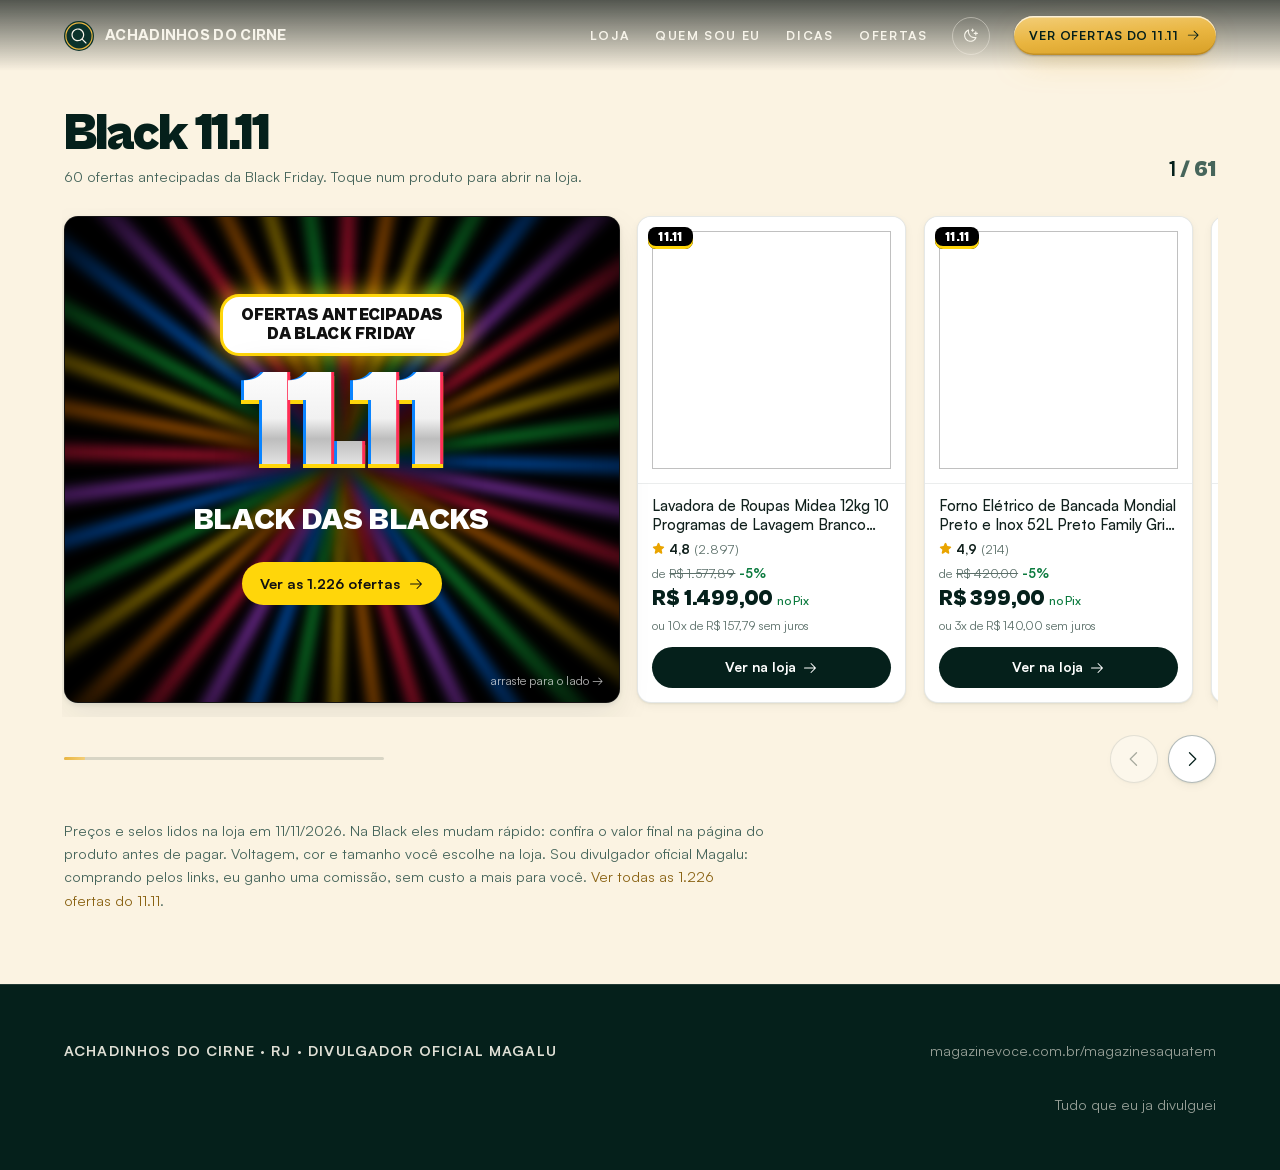
==== black-1111/index.html @ f4a1d62b "Site atualizado em 11/11/2026 12:16 - 83 arquivos" ====
<!doctype html>
<html lang="pt-BR">
<head>
<meta charset="utf-8">
<meta name="viewport" content="width=device-width, initial-scale=1, viewport-fit=cover">
<title>Black 11.11 · Achadinhos do Cirne</title>
<meta name="description" content="Ofertas antecipadas da Black Friday no 11.11: 60 produtos com o link direto da loja. Pagamento, entrega e suporte do Magalu.">
<meta name="theme-color" content="#000000">
<link rel="canonical" href="https://achadinhosdocirne.com.br/black-1111/">
<meta property="og:type" content="website">
<meta property="og:site_name" content="Achadinhos do Cirne">
<meta property="og:title" content="Black 11.11 · Achadinhos do Cirne">
<meta property="og:description" content="Ofertas antecipadas da Black Friday: 60 produtos com o link direto da loja.">
<meta property="og:url" content="https://achadinhosdocirne.com.br/black-1111/">
<meta property="og:image" content="https://achadinhosdocirne.com.br/assets/img/og.jpg">
<meta property="og:locale" content="pt_BR">
<link rel="icon" href="../favicon.svg" type="image/svg+xml">
<link rel="preconnect" href="https://a-static.mlcdn.com.br">
<link rel="preload" href="../assets/fonts/cabinet-grotesk-900.woff2" as="font" type="font/woff2" crossorigin>
<link rel="preload" href="../assets/fonts/satoshi-400.woff2" as="font" type="font/woff2" crossorigin>
<link rel="stylesheet" href="../assets/css/site.css?v=3">
<script>
  document.documentElement.classList.add("js");
  try { var t = window.localStorage.getItem("adc-tema"); if (t) { document.documentElement.setAttribute("data-tema", t); } } catch (e) {}
</script>
<style>
  /* Pagina GERADA por automacao/dados/black-friday/1111/gerar-1111.js. Mexa no gerador. */
  .c11 { padding-block: clamp(92px, 12vh, 140px) clamp(48px, 8vh, 96px); }
  .c11__topo { display: flex; flex-wrap: wrap; align-items: end; justify-content: space-between; gap: 12px 24px; margin-bottom: clamp(18px, 3vh, 28px); }
  .c11__topo h1 { font-family: var(--display); font-weight: 900; font-size: var(--t-2xl); line-height: 1; letter-spacing: -0.03em; margin: 0; }
  .c11__topo p { margin: 6px 0 0; color: var(--ink-2); font-size: var(--t-sm); }
  .c11__contador { font-family: var(--display); font-weight: 900; font-size: var(--t-lg); color: var(--ink-2); font-variant-numeric: tabular-nums; }
  .c11__contador b { color: var(--ink); }

  .c11__pista {
    --card: clamp(232px, 21vw, 280px);
    display: flex; align-items: stretch;
    gap: clamp(12px, 1.4vw, 18px);
    overflow-x: auto; scroll-snap-type: x mandatory; overscroll-behavior-x: contain;
    padding: 8px 2px 14px; margin: -8px -2px 0; scrollbar-width: none;
    scroll-padding-inline: 2px;
  }
  .c11__pista::-webkit-scrollbar { display: none; }
  .c11__pista:focus-visible { outline: 2px solid var(--accent); outline-offset: 6px; border-radius: var(--r-surface); }
  .c11__pista > * { scroll-snap-align: start; flex: 0 0 var(--card); }
  .c11__pista > .c11__banner { flex-basis: calc(var(--card) * 2 + clamp(12px, 1.4vw, 18px)); }

  /* ---------- banner (1o slide) ---------- */
  .c11__banner {
    position: relative; overflow: hidden; isolation: isolate;
    border-radius: var(--r-surface); background: #000; color: #fff; text-decoration: none;
    min-height: 100%; display: flex; align-items: center; justify-content: center; text-align: center;
    box-shadow: var(--e2); border: 1px solid rgba(255,255,255,.08);
  }
  .c11__raios {
    position: absolute; inset: -40%; z-index: -1;
    background:
      radial-gradient(circle at 50% 50%, rgba(0,0,0,0) 0 9%, rgba(0,0,0,.55) 34%, #000 62%),
      repeating-conic-gradient(from 0deg at 50% 50%,
        #ff2d55 0deg 3deg, transparent 3deg 9deg, #ff9500 9deg 12deg, transparent 12deg 18deg,
        #ffd60a 18deg 21deg, transparent 21deg 27deg, #34c759 27deg 30deg, transparent 30deg 36deg,
        #0a84ff 36deg 39deg, transparent 39deg 45deg, #bf5af2 45deg 48deg, transparent 48deg 54deg);
    filter: blur(6px) saturate(1.3);
    animation: c11-giro 60s linear infinite;
  }
  @keyframes c11-giro { to { transform: rotate(360deg); } }
  .c11__bannerTexto { display: grid; justify-items: center; gap: clamp(8px, 1.4vh, 14px); padding: 28px 22px 44px; }
  .c11__pilula {
    font-family: var(--display); font-weight: 900; text-transform: uppercase; letter-spacing: .01em;
    font-size: clamp(.82rem, .7rem + .45vw, 1.05rem); line-height: 1.12; color: #111;
    background: #fff; border-radius: 16px; padding: 9px 18px;
    box-shadow: 0 0 0 3px #ffd60a, 0 0 24px 4px rgba(255,214,10,.65);
  }
  .c11__data {
    font-family: var(--display); font-weight: 900; line-height: .86; letter-spacing: -.04em;
    font-size: clamp(5.2rem, 3rem + 7vw, 8.6rem);
    background: linear-gradient(180deg, #ffffff 0%, #f1f1f1 45%, #bdbdbd 62%, #ffffff 100%);
    -webkit-background-clip: text; background-clip: text; color: transparent;
    filter: drop-shadow(3px 0 0 #ff2d55) drop-shadow(-3px 0 0 #0a84ff) drop-shadow(0 4px 0 #ffd60a) drop-shadow(0 10px 18px rgba(0,0,0,.6));
  }
  .c11__nome { font-family: var(--display); font-weight: 900; text-transform: uppercase; font-size: clamp(1.25rem, .9rem + 1.4vw, 1.9rem); letter-spacing: .02em; }
  .c11__cta {
    display: inline-flex; align-items: center; gap: 8px; margin-top: 4px;
    font-weight: 700; font-size: var(--t-sm); color: #111; background: #ffd60a;
    border-radius: var(--r-pill); padding: 10px 18px;
  }
  .c11__cta svg, .c11__botao svg { width: 16px; height: 16px; }
  .c11__arraste { position: absolute; bottom: 12px; right: 16px; font-size: .78rem; color: rgba(255,255,255,.7); }
  .c11__banner:hover .c11__cta, .c11__banner:focus-visible .c11__cta { background: #fff; }
  .c11__banner:focus-visible, .c11__card:focus-visible { outline: 3px solid var(--accent); outline-offset: 3px; }

  /* ---------- cartoes ---------- */
  .c11__card {
    display: flex; flex-direction: column; background: #fff; color: #10201c; text-decoration: none;
    border-radius: var(--r-surface); overflow: hidden; box-shadow: var(--e1);
    border: 1px solid rgba(5,32,27,.1); transition: transform .25s var(--curva), box-shadow .25s var(--curva);
  }
  .c11__card:hover { transform: translateY(-3px); box-shadow: var(--e2); }
  .c11__foto { position: relative; aspect-ratio: 1; background: #fff; display: block; }
  .c11__foto img { width: 100%; height: 100%; object-fit: contain; padding: 14px; display: block; }
  .c11__selo {
    position: absolute; top: 10px; left: 10px; font-family: var(--display); font-weight: 900;
    font-size: .8rem; letter-spacing: .02em; padding: 5px 10px; border-radius: 8px; line-height: 1;
  }
  .c11__selo--1111 { background: #000; color: #fff; box-shadow: inset 0 -3px 0 0 #ffd60a; }
  .c11__selo--black { background: #000; color: #ffd60a; text-transform: uppercase; }
  .c11__info { display: grid; gap: 4px; padding: 12px 14px 14px; border-top: 1px solid rgba(5,32,27,.08); flex: 1; align-content: start; }
  .c11__titulo {
    font-size: .92rem; line-height: 1.3; font-weight: 500; min-height: 2.6em;
    display: -webkit-box; -webkit-line-clamp: 2; -webkit-box-orient: vertical; overflow: hidden;
  }
  .c11__nota { display: inline-flex; align-items: center; gap: 4px; font-size: .8rem; font-weight: 700; color: #10201c; }
  .c11__nota svg { width: 13px; height: 13px; color: #e9a400; }
  .c11__nota span { font-weight: 400; color: #5b6f69; }
  .c11__nota--nova { font-weight: 500; color: #5b6f69; }
  .c11__de { font-size: .8rem; color: #5b6f69; }
  .c11__de b { color: #0b7a3e; font-weight: 700; }
  .c11__pix { font-family: var(--display); font-weight: 900; font-size: 1.32rem; letter-spacing: -.01em; color: #05201B; line-height: 1.1; }
  .c11__pix small { font-family: var(--body); font-weight: 500; font-size: .78rem; color: #0b7a3e; }
  .c11__parc { font-size: .78rem; color: #5b6f69; }
  .c11__botao {
    margin-top: 8px; display: inline-flex; align-items: center; justify-content: center; gap: 6px;
    background: #05201B; color: #fff; border-radius: var(--r-pill); padding: 9px 14px; font-weight: 700; font-size: .86rem;
  }
  .c11__card:hover .c11__botao { background: #0b3a30; }

  .c11__pe { display: flex; align-items: center; gap: 16px; margin-top: 18px; }
  .c11__medidor { flex: 1 1 auto; max-width: 320px; height: 3px; border-radius: 99px; background: var(--line); overflow: hidden; margin-right: auto; }
  .c11__barra { display: block; height: 100%; width: 100%; background: linear-gradient(90deg, var(--accent), #F3CE78); transform-origin: left; transform: scaleX(.05); transition: transform .16s linear; }
  .c11__aviso { margin-top: clamp(22px, 4vh, 36px); color: var(--ink-2); font-size: var(--t-sm); max-width: 70ch; }
  .c11__aviso a { color: var(--accent-ink); }

  @media (max-width: 620px) {
    .c11__pista { --card: min(70vw, 270px); }
    .c11__pista > .c11__banner { flex-basis: min(76vw, 340px); }
    .c11__setas { display: none; }
  }
  @media (prefers-reduced-motion: reduce) { .c11__raios { animation: none; } .c11__card { transition: none; } }
</style>
</head>
<body>
<svg xmlns="http://www.w3.org/2000/svg" style="display:none" aria-hidden="true">
<symbol id="i-seta" viewBox="0 0 256 256" fill="currentColor"><path d="M221.66,133.66l-72,72a8,8,0,0,1-11.32-11.32L196.69,136H40a8,8,0,0,1,0-16H196.69L138.34,61.66a8,8,0,0,1,11.32-11.32l72,72A8,8,0,0,1,221.66,133.66Z"/></symbol>
<symbol id="i-estrela" viewBox="0 0 256 256" fill="currentColor"><path d="M239.2,97.29a16,16,0,0,0-13.81-11L166,81.17,142.72,25.81h0a15.95,15.95,0,0,0-29.44,0L90.07,81.17,30.61,86.32a16,16,0,0,0-9.11,28.06L66.61,153.8,53.09,212.34a16,16,0,0,0,23.84,17.34l51-31,51.11,31a16,16,0,0,0,23.84-17.34l-13.51-58.6,45.1-39.36A16,16,0,0,0,239.2,97.29Z"/></symbol>
<symbol id="i-prox" viewBox="0 0 256 256" fill="currentColor"><path d="M181.66,133.66l-80,80a8,8,0,0,1-11.32-11.32L164.69,128,90.34,53.66a8,8,0,0,1,11.32-11.32l80,80A8,8,0,0,1,181.66,133.66Z"/></symbol>
<symbol id="i-sun" viewBox="0 0 256 256" fill="currentColor"><path d="M120,40V16a8,8,0,0,1,16,0V40a8,8,0,0,1-16,0Zm72,88a64,64,0,1,1-64-64A64.07,64.07,0,0,1,192,128Zm-16,0a48,48,0,1,0-48,48A48.05,48.05,0,0,0,176,128ZM58.34,69.66A8,8,0,0,0,69.66,58.34l-16-16A8,8,0,0,0,42.34,53.66Zm0,116.68-16,16a8,8,0,0,0,11.32,11.32l16-16a8,8,0,0,0-11.32-11.32ZM192,72a8,8,0,0,0,5.66-2.34l16-16a8,8,0,0,0-11.32-11.32l-16,16A8,8,0,0,0,192,72Zm5.66,114.34a8,8,0,0,0-11.32,11.32l16,16a8,8,0,0,0,11.32-11.32ZM48,128a8,8,0,0,0-8-8H16a8,8,0,0,0,0,16H40A8,8,0,0,0,48,128Zm80,80a8,8,0,0,0-8,8v24a8,8,0,0,0,16,0V216A8,8,0,0,0,128,208Zm112-88H216a8,8,0,0,0,0,16h24a8,8,0,0,0,0-16Z"/></symbol>
<symbol id="i-moon-stars" viewBox="0 0 256 256" fill="currentColor"><path d="M240,96a8,8,0,0,1-8,8H216v16a8,8,0,0,1-16,0V104H184a8,8,0,0,1,0-16h16V72a8,8,0,0,1,16,0V88h16A8,8,0,0,1,240,96ZM144,56h8v8a8,8,0,0,0,16,0V56h8a8,8,0,0,0,0-16h-8V32a8,8,0,0,0-16,0v8h-8a8,8,0,0,0,0,16Zm72.77,97a8,8,0,0,1,1.43,8A96,96,0,1,1,95.07,37.8a8,8,0,0,1,10.6,9.06A88.07,88.07,0,0,0,209.14,150.33,8,8,0,0,1,216.77,153Zm-19.39,14.88c-1.79.09-3.59.14-5.38.14A104.11,104.11,0,0,1,88,64c0-1.79,0-3.59.14-5.38A80,80,0,1,0,197.38,167.86Z"/></symbol>
<symbol id="i-arrow-right" viewBox="0 0 256 256" fill="currentColor"><path d="M221.66,133.66l-72,72a8,8,0,0,1-11.32-11.32L196.69,136H40a8,8,0,0,1,0-16H196.69L138.34,61.66a8,8,0,0,1,11.32-11.32l72,72A8,8,0,0,1,221.66,133.66Z"/></symbol>
</svg>

<header class="nav" id="nav">
  <div class="nav__interno">
    <a class="marca" href="../" aria-label="Achadinhos do Cirne, ir para o inicio">
      <img class="marca__selo" src="../favicon.svg" alt="" width="30" height="30">
      <span class="marca__nome">Achadinhos do Cirne</span>
    </a>
    <nav class="nav__links" id="menu" aria-label="Navegacao do site">
      <a class="nav__link" href="../#loja">Loja</a>
      <a class="nav__link" href="../#quem-sou-eu">Quem sou eu</a>
      <a class="nav__link" href="../#dicas">Dicas</a>
      <a class="nav__link" href="/ofertas/">Ofertas</a>
      <a class="acao menu__acao" href="https://www.magazinevoce.com.br/magazinesaquatem/selecao/antecipadasbf26/" target="_blank" rel="noopener">
        Ver ofertas do 11.11 <svg class="icone" aria-hidden="true"><use href="#i-arrow-right"></use></svg>
      </a>
    </nav>
    <button class="tema" id="tema" type="button" aria-label="Alternar entre tema claro e escuro">
      <svg class="icone" id="tema-icone" aria-hidden="true" style="width:17px;height:17px"><use href="#i-sun"></use></svg>
    </button>
    <a class="acao acao--miuda nav__acao" href="https://www.magazinevoce.com.br/magazinesaquatem/selecao/antecipadasbf26/" target="_blank" rel="noopener">
      Ver ofertas do 11.11 <svg class="icone" aria-hidden="true"><use href="#i-arrow-right"></use></svg>
    </a>
    <button class="menu-botao" id="menu-botao" type="button" aria-label="Abrir o menu" aria-expanded="false" aria-controls="menu">
      <span class="menu-botao__barras" aria-hidden="true"></span>
    </button>
  </div>
</header>

<main class="envelope c11">
  <div class="c11__topo">
    <div>
      <h1>Black 11.11</h1>
      <p>60 ofertas antecipadas da Black Friday. Toque num produto para abrir na loja.</p>
    </div>
    <span class="c11__contador" aria-live="polite"><b id="c11-pos">1</b> / 61</span>
  </div>

  <div class="c11__pista" id="c11-pista" tabindex="0" role="group" aria-label="Carrossel de ofertas do 11.11, rola na horizontal">

      <a class="c11__banner" href="https://www.magazinevoce.com.br/magazinesaquatem/selecao/antecipadasbf26/" target="_blank" rel="noopener sponsored"
         aria-label="Ofertas antecipadas da Black Friday, 11.11: ver todas as 1.226 ofertas na loja">
        <span class="c11__raios" aria-hidden="true"></span>
        <span class="c11__bannerTexto">
          <span class="c11__pilula">Ofertas antecipadas<br>da Black Friday</span>
          <span class="c11__data" aria-hidden="true">11.11</span>
          <span class="c11__nome">Black das Blacks</span>
          <span class="c11__cta">Ver as 1.226 ofertas <svg aria-hidden="true"><use href="#i-seta"></use></svg></span>
        </span>
        <span class="c11__arraste" aria-hidden="true">arraste para o lado &rarr;</span>
      </a>

      <a class="c11__card" href="https://www.magazinevoce.com.br/magazinesaquatem/lavadora-de-roupas-midea-12kg-10-programas-de-lavagem-branco-wave-impeller-mav04w120-wkbr04/p/240708900/ed/lava/" target="_blank" rel="noopener sponsored"
         aria-label="Lavadora de Roupas Midea 12kg 10 Programas de Lavagem Branco Wave Impeller MAV04W120/WKBR04, R$ 1.499,00 no Pix. Abre na loja.">
        <span class="c11__foto">
          <img src="https://a-static.mlcdn.com.br/400x400/lavadora-de-roupas-midea-12kg-10-programas-de-lavagem-branco-wave-impeller-mav04w120-wkbr04/magazineluiza/240708900/f92717fd6a0765f938e830cac32ec98b.jpg" srcset="https://a-static.mlcdn.com.br/400x400/lavadora-de-roupas-midea-12kg-10-programas-de-lavagem-branco-wave-impeller-mav04w120-wkbr04/magazineluiza/240708900/f92717fd6a0765f938e830cac32ec98b.jpg 1x, https://a-static.mlcdn.com.br/800x800/lavadora-de-roupas-midea-12kg-10-programas-de-lavagem-branco-wave-impeller-mav04w120-wkbr04/magazineluiza/240708900/f92717fd6a0765f938e830cac32ec98b.jpg 2x"
               alt="" width="400" height="400" loading="eager" decoding="async">
          <span class="c11__selo c11__selo--1111">11.11</span>
        </span>
        <span class="c11__info">
          <span class="c11__titulo">Lavadora de Roupas Midea 12kg 10 Programas de Lavagem Branco Wave Impeller MAV04W120/WKBR04</span>
          <span class="c11__nota"><svg aria-hidden="true"><use href="#i-estrela"></use></svg>4,8 <span>(2.897)</span></span>
          <span class="c11__de">de <s>R$ 1.577,89</s> <b>-5%</b></span>
          <span class="c11__pix">R$ 1.499,00 <small>no Pix</small></span>
          <span class="c11__parc">ou 10x de R$ 157,79 sem juros</span>
          <span class="c11__botao">Ver na loja <svg aria-hidden="true"><use href="#i-seta"></use></svg></span>
        </span>
      </a>

      <a class="c11__card" href="https://www.magazinevoce.com.br/magazinesaquatem/forno-eletrico-de-bancada-mondial-preto-e-inox-52l-preto-family-grill-frn-52-bi/p/241627800/ed/frne/" target="_blank" rel="noopener sponsored"
         aria-label="Forno Elétrico de Bancada Mondial Preto e Inox 52L Preto Family Grill FRN-52-BI, R$ 399,00 no Pix. Abre na loja.">
        <span class="c11__foto">
          <img src="https://a-static.mlcdn.com.br/400x400/forno-eletrico-de-bancada-mondial-preto-e-inox-52l-preto-family-grill-frn-52-bi/magazineluiza/241627800/9f8343a9116a860d3dfcf783569aa50f.jpg" srcset="https://a-static.mlcdn.com.br/400x400/forno-eletrico-de-bancada-mondial-preto-e-inox-52l-preto-family-grill-frn-52-bi/magazineluiza/241627800/9f8343a9116a860d3dfcf783569aa50f.jpg 1x, https://a-static.mlcdn.com.br/800x800/forno-eletrico-de-bancada-mondial-preto-e-inox-52l-preto-family-grill-frn-52-bi/magazineluiza/241627800/9f8343a9116a860d3dfcf783569aa50f.jpg 2x"
               alt="" width="400" height="400" loading="eager" decoding="async">
          <span class="c11__selo c11__selo--1111">11.11</span>
        </span>
        <span class="c11__info">
          <span class="c11__titulo">Forno Elétrico de Bancada Mondial Preto e Inox 52L Preto Family Grill FRN-52-BI</span>
          <span class="c11__nota"><svg aria-hidden="true"><use href="#i-estrela"></use></svg>4,9 <span>(214)</span></span>
          <span class="c11__de">de <s>R$ 420,00</s> <b>-5%</b></span>
          <span class="c11__pix">R$ 399,00 <small>no Pix</small></span>
          <span class="c11__parc">ou 3x de R$ 140,00 sem juros</span>
          <span class="c11__botao">Ver na loja <svg aria-hidden="true"><use href="#i-seta"></use></svg></span>
        </span>
      </a>

      <a class="c11__card" href="https://www.magazinevoce.com.br/magazinesaquatem/freezer-horizontal-142l-inverter-bivolt-branco-midea/p/jh339a3bf4/ed/free/" target="_blank" rel="noopener sponsored"
         aria-label="Freezer Horizontal 142L Inverter Bivolt Branco Midea, R$ 1.299,00 no Pix. Abre na loja.">
        <span class="c11__foto">
          <img src="https://a-static.mlcdn.com.br/400x400/freezer-horizontal-142l-inverter-bivolt-branco-midea/mideacarrier/mdrc207sfz013/dae50a6a43e2cc16af4aff0eb10a3a83.jpeg" srcset="https://a-static.mlcdn.com.br/400x400/freezer-horizontal-142l-inverter-bivolt-branco-midea/mideacarrier/mdrc207sfz013/dae50a6a43e2cc16af4aff0eb10a3a83.jpeg 1x, https://a-static.mlcdn.com.br/800x800/freezer-horizontal-142l-inverter-bivolt-branco-midea/mideacarrier/mdrc207sfz013/dae50a6a43e2cc16af4aff0eb10a3a83.jpeg 2x"
               alt="" width="400" height="400" loading="eager" decoding="async">
          <span class="c11__selo c11__selo--1111">11.11</span>
        </span>
        <span class="c11__info">
          <span class="c11__titulo">Freezer Horizontal 142L Inverter Bivolt Branco Midea</span>
          <span class="c11__nota"><svg aria-hidden="true"><use href="#i-estrela"></use></svg>4,8 <span>(381)</span></span>
          <span class="c11__de">&nbsp;</span>
          <span class="c11__pix">R$ 1.299,00 <small>no Pix</small></span>
          <span class="c11__parc">ou 10x de R$ 129,90 sem juros</span>
          <span class="c11__botao">Ver na loja <svg aria-hidden="true"><use href="#i-seta"></use></svg></span>
        </span>
      </a>

      <a class="c11__card" href="https://www.magazinevoce.com.br/magazinesaquatem/mixer-britania-400w-preto-bmx40c-2-velocidades/p/242332300/ep/mixr/" target="_blank" rel="noopener sponsored"
         aria-label="Mixer Britânia 400W Preto BMX40C 2 Velocidades, R$ 89,00 no Pix. Abre na loja.">
        <span class="c11__foto">
          <img src="https://a-static.mlcdn.com.br/400x400/mixer-britania-400w-preto-bmx40c-2-velocidades/magazineluiza/242332300/96ac371725282de7854ce1d6f5fb0172.jpg" srcset="https://a-static.mlcdn.com.br/400x400/mixer-britania-400w-preto-bmx40c-2-velocidades/magazineluiza/242332300/96ac371725282de7854ce1d6f5fb0172.jpg 1x, https://a-static.mlcdn.com.br/800x800/mixer-britania-400w-preto-bmx40c-2-velocidades/magazineluiza/242332300/96ac371725282de7854ce1d6f5fb0172.jpg 2x"
               alt="" width="400" height="400" loading="eager" decoding="async">
          <span class="c11__selo c11__selo--1111">11.11</span>
        </span>
        <span class="c11__info">
          <span class="c11__titulo">Mixer Britânia 400W Preto BMX40C 2 Velocidades</span>
          <span class="c11__nota"><svg aria-hidden="true"><use href="#i-estrela"></use></svg>5,0 <span>(2)</span></span>
          <span class="c11__de">de <s>R$ 93,68</s> <b>-5%</b></span>
          <span class="c11__pix">R$ 89,00 <small>no Pix</small></span>
          <span class="c11__parc">ou 2x de R$ 46,84 sem juros</span>
          <span class="c11__botao">Ver na loja <svg aria-hidden="true"><use href="#i-seta"></use></svg></span>
        </span>
      </a>

      <a class="c11__card" href="https://www.magazinevoce.com.br/magazinesaquatem/fritadeira-air-fryer-55l-cyclone-preto-e-inox-midea/p/ej971j31dg/ep/efso/" target="_blank" rel="noopener sponsored"
         aria-label="Fritadeira Air Fryer 5,5L Cyclone Preto e Inox Midea, R$ 199,00 no Pix. Abre na loja.">
        <span class="c11__foto">
          <img src="https://a-static.mlcdn.com.br/400x400/fritadeira-air-fryer-55l-cyclone-preto-e-inox-midea/mideacarrier/fm55s1/7b972b24d847eebd364394afa125de62.jpeg" srcset="https://a-static.mlcdn.com.br/400x400/fritadeira-air-fryer-55l-cyclone-preto-e-inox-midea/mideacarrier/fm55s1/7b972b24d847eebd364394afa125de62.jpeg 1x, https://a-static.mlcdn.com.br/800x800/fritadeira-air-fryer-55l-cyclone-preto-e-inox-midea/mideacarrier/fm55s1/7b972b24d847eebd364394afa125de62.jpeg 2x"
               alt="" width="400" height="400" loading="lazy" decoding="async">
          <span class="c11__selo c11__selo--1111">11.11</span>
        </span>
        <span class="c11__info">
          <span class="c11__titulo">Fritadeira Air Fryer 5,5L Cyclone Preto e Inox Midea</span>
          <span class="c11__nota"><svg aria-hidden="true"><use href="#i-estrela"></use></svg>4,8 <span>(183)</span></span>
          <span class="c11__de">&nbsp;</span>
          <span class="c11__pix">R$ 199,00 <small>no Pix</small></span>
          <span class="c11__parc">ou 2x de R$ 99,50 sem juros</span>
          <span class="c11__botao">Ver na loja <svg aria-hidden="true"><use href="#i-seta"></use></svg></span>
        </span>
      </a>

      <a class="c11__card" href="https://www.magazinevoce.com.br/magazinesaquatem/cama-de-solteiro-com-cama-auxiliar-moveis-lopas-loop-amendoa-clean-e-corano-bege/p/240572600/mo/mcam/" target="_blank" rel="noopener sponsored"
         aria-label="Cama de Solteiro com Cama Auxiliar Móveis Lopas Loop Amêndoa Clean e Corano Bege, R$ 1.077,90 no Pix. Abre na loja.">
        <span class="c11__foto">
          <img src="https://a-static.mlcdn.com.br/400x400/cama-de-solteiro-com-cama-auxiliar-moveis-lopas-loop-amendoa-clean-e-corano-bege/magazineluiza/240572600/7684ef8f4421666c5c6b752adf54b121.jpg" srcset="https://a-static.mlcdn.com.br/400x400/cama-de-solteiro-com-cama-auxiliar-moveis-lopas-loop-amendoa-clean-e-corano-bege/magazineluiza/240572600/7684ef8f4421666c5c6b752adf54b121.jpg 1x, https://a-static.mlcdn.com.br/800x800/cama-de-solteiro-com-cama-auxiliar-moveis-lopas-loop-amendoa-clean-e-corano-bege/magazineluiza/240572600/7684ef8f4421666c5c6b752adf54b121.jpg 2x"
               alt="" width="400" height="400" loading="lazy" decoding="async">
          <span class="c11__selo c11__selo--1111">11.11</span>
        </span>
        <span class="c11__info">
          <span class="c11__titulo">Cama de Solteiro com Cama Auxiliar Móveis Lopas Loop Amêndoa Clean e Corano Bege</span>
          <span class="c11__nota"><svg aria-hidden="true"><use href="#i-estrela"></use></svg>5,0 <span>(15)</span></span>
          <span class="c11__de">de <s>R$ 1.099,90</s> <b>-2%</b></span>
          <span class="c11__pix">R$ 1.077,90 <small>no Pix</small></span>
          <span class="c11__parc">ou 9x de R$ 122,21 sem juros</span>
          <span class="c11__botao">Ver na loja <svg aria-hidden="true"><use href="#i-seta"></use></svg></span>
        </span>
      </a>

      <a class="c11__card" href="https://www.magazinevoce.com.br/magazinesaquatem/guarda-roupa-casal-roma-mdf-6-portas-e-2-gavetas-moderna-mobilia/p/kb7dejjdce/mo/guro/" target="_blank" rel="noopener sponsored"
         aria-label="Guarda Roupa Casal Roma MDF 6 Portas e 2 Gavetas, R$ 999,90 no Pix. Abre na loja.">
        <span class="c11__foto">
          <img src="https://a-static.mlcdn.com.br/400x400/guarda-roupa-casal-roma-mdf-6-portas-e-2-gavetas-moderna-mobilia/modernamobilia2/1044/0974121ebcf03f4b3e528f8675dcc0c5.jpeg" srcset="https://a-static.mlcdn.com.br/400x400/guarda-roupa-casal-roma-mdf-6-portas-e-2-gavetas-moderna-mobilia/modernamobilia2/1044/0974121ebcf03f4b3e528f8675dcc0c5.jpeg 1x, https://a-static.mlcdn.com.br/800x800/guarda-roupa-casal-roma-mdf-6-portas-e-2-gavetas-moderna-mobilia/modernamobilia2/1044/0974121ebcf03f4b3e528f8675dcc0c5.jpeg 2x"
               alt="" width="400" height="400" loading="lazy" decoding="async">
          <span class="c11__selo c11__selo--1111">11.11</span>
        </span>
        <span class="c11__info">
          <span class="c11__titulo">Guarda Roupa Casal Roma MDF 6 Portas e 2 Gavetas</span>
          <span class="c11__nota"><svg aria-hidden="true"><use href="#i-estrela"></use></svg>4,4 <span>(940)</span></span>
          <span class="c11__de">de <s>R$ 1.136,25</s> <b>-12%</b></span>
          <span class="c11__pix">R$ 999,90 <small>no Pix</small></span>
          <span class="c11__parc">ou 10x de R$ 113,63 sem juros</span>
          <span class="c11__botao">Ver na loja <svg aria-hidden="true"><use href="#i-seta"></use></svg></span>
        </span>
      </a>

      <a class="c11__card" href="https://www.magazinevoce.com.br/magazinesaquatem/poltrona-decorativa-moderna-matrix-savana/p/240789000/mo/polt/" target="_blank" rel="noopener sponsored"
         aria-label="Poltrona Decorativa Moderna Matrix Savana, R$ 503,41 no Pix. Abre na loja.">
        <span class="c11__foto">
          <img src="https://a-static.mlcdn.com.br/400x400/poltrona-decorativa-moderna-matrix-savana/magazineluiza/240789000/4cc2851e4cfb19f15a73f3d1501a7d0a.jpg" srcset="https://a-static.mlcdn.com.br/400x400/poltrona-decorativa-moderna-matrix-savana/magazineluiza/240789000/4cc2851e4cfb19f15a73f3d1501a7d0a.jpg 1x, https://a-static.mlcdn.com.br/800x800/poltrona-decorativa-moderna-matrix-savana/magazineluiza/240789000/4cc2851e4cfb19f15a73f3d1501a7d0a.jpg 2x"
               alt="" width="400" height="400" loading="lazy" decoding="async">
          <span class="c11__selo c11__selo--1111">11.11</span>
        </span>
        <span class="c11__info">
          <span class="c11__titulo">Poltrona Decorativa Moderna Matrix Savana</span>
          <span class="c11__nota"><svg aria-hidden="true"><use href="#i-estrela"></use></svg>5,0 <span>(21)</span></span>
          <span class="c11__de">de <s>R$ 529,90</s> <b>-5%</b></span>
          <span class="c11__pix">R$ 503,41 <small>no Pix</small></span>
          <span class="c11__parc">ou 4x de R$ 132,48 sem juros</span>
          <span class="c11__botao">Ver na loja <svg aria-hidden="true"><use href="#i-seta"></use></svg></span>
        </span>
      </a>

      <a class="c11__card" href="https://www.magazinevoce.com.br/magazinesaquatem/sofa-santiago-230m-l-com-carregador-usb-e-porta-copos-retratil-e-reclinavel-cialar/p/ac6ajcj9fk/mo/msof/" target="_blank" rel="noopener sponsored"
         aria-label="Sofá Santiago 2,30m (L) com Carregador USB e Porta Copos Retrátil e Reclinável, R$ 1.300,49 no Pix. Abre na loja.">
        <span class="c11__foto">
          <img src="https://a-static.mlcdn.com.br/400x400/sofa-santiago-230m-l-com-carregador-usb-e-porta-copos-retratil-e-reclinavel-cialar/cialarmoveis/473-08-378-30/4b1680a7b843570c4cd5bfac148b67f9.jpeg" srcset="https://a-static.mlcdn.com.br/400x400/sofa-santiago-230m-l-com-carregador-usb-e-porta-copos-retratil-e-reclinavel-cialar/cialarmoveis/473-08-378-30/4b1680a7b843570c4cd5bfac148b67f9.jpeg 1x, https://a-static.mlcdn.com.br/800x800/sofa-santiago-230m-l-com-carregador-usb-e-porta-copos-retratil-e-reclinavel-cialar/cialarmoveis/473-08-378-30/4b1680a7b843570c4cd5bfac148b67f9.jpeg 2x"
               alt="" width="400" height="400" loading="lazy" decoding="async">
          <span class="c11__selo c11__selo--1111">11.11</span>
        </span>
        <span class="c11__info">
          <span class="c11__titulo">Sofá Santiago 2,30m (L) com Carregador USB e Porta Copos Retrátil e Reclinável</span>
          <span class="c11__nota"><svg aria-hidden="true"><use href="#i-estrela"></use></svg>4,0 <span>(1.467)</span></span>
          <span class="c11__de">de <s>R$ 1.529,99</s> <b>-15%</b></span>
          <span class="c11__pix">R$ 1.300,49 <small>no Pix</small></span>
          <span class="c11__parc">ou 10x de R$ 153,00 sem juros</span>
          <span class="c11__botao">Ver na loja <svg aria-hidden="true"><use href="#i-seta"></use></svg></span>
        </span>
      </a>

      <a class="c11__card" href="https://www.magazinevoce.com.br/magazinesaquatem/jogo-de-talheres-tramontina-inox-para-churrasco-dynamic-jumbo-quantidade-12-pecas/p/221198300/ud/faqu/" target="_blank" rel="noopener sponsored"
         aria-label="Jogo de Talheres Tramontina Inox para Churrasco Dynamic Jumbo Quantidade 12 Peças, R$ 117,58 no Pix. Abre na loja.">
        <span class="c11__foto">
          <img src="https://a-static.mlcdn.com.br/400x400/jogo-de-talheres-tramontina-inox-para-churrasco-dynamic-jumbo-quantidade-12-pecas/magazineluiza/221198300/e715d3631fd8814a49105964df609511.jpg" srcset="https://a-static.mlcdn.com.br/400x400/jogo-de-talheres-tramontina-inox-para-churrasco-dynamic-jumbo-quantidade-12-pecas/magazineluiza/221198300/e715d3631fd8814a49105964df609511.jpg 1x, https://a-static.mlcdn.com.br/800x800/jogo-de-talheres-tramontina-inox-para-churrasco-dynamic-jumbo-quantidade-12-pecas/magazineluiza/221198300/e715d3631fd8814a49105964df609511.jpg 2x"
               alt="" width="400" height="400" loading="lazy" decoding="async">
          <span class="c11__selo c11__selo--1111">11.11</span>
        </span>
        <span class="c11__info">
          <span class="c11__titulo">Jogo de Talheres Tramontina Inox para Churrasco Dynamic Jumbo Quantidade 12 Peças</span>
          <span class="c11__nota"><svg aria-hidden="true"><use href="#i-estrela"></use></svg>4,8 <span>(796)</span></span>
          <span class="c11__de">de <s>R$ 119,98</s> <b>-2%</b></span>
          <span class="c11__pix">R$ 117,58 <small>no Pix</small></span>
          <span class="c11__parc">ou 2x de R$ 59,99 sem juros</span>
          <span class="c11__botao">Ver na loja <svg aria-hidden="true"><use href="#i-seta"></use></svg></span>
        </span>
      </a>

      <a class="c11__card" href="https://www.magazinevoce.com.br/magazinesaquatem/kit-6-potes-hermeticos-de-vidro-com-tampa-de-bambu-200ml-click-house/p/fghjdb2f56/ud/poud/" target="_blank" rel="noopener sponsored"
         aria-label="Kit 6 Potes Herméticos de Vidro com Tampa de Bambu 200ml, R$ 29,41 no Pix. Abre na loja.">
        <span class="c11__foto">
          <img src="https://a-static.mlcdn.com.br/400x400/kit-6-potes-hermeticos-de-vidro-com-tampa-de-bambu-200ml-click-house/clickhouse/10922/92d4c235fa01dfc656e9a83e43b4ed0c.jpeg" srcset="https://a-static.mlcdn.com.br/400x400/kit-6-potes-hermeticos-de-vidro-com-tampa-de-bambu-200ml-click-house/clickhouse/10922/92d4c235fa01dfc656e9a83e43b4ed0c.jpeg 1x, https://a-static.mlcdn.com.br/800x800/kit-6-potes-hermeticos-de-vidro-com-tampa-de-bambu-200ml-click-house/clickhouse/10922/92d4c235fa01dfc656e9a83e43b4ed0c.jpeg 2x"
               alt="" width="400" height="400" loading="lazy" decoding="async">
          <span class="c11__selo c11__selo--1111">11.11</span>
        </span>
        <span class="c11__info">
          <span class="c11__titulo">Kit 6 Potes Herméticos de Vidro com Tampa de Bambu 200ml</span>
          <span class="c11__nota"><svg aria-hidden="true"><use href="#i-estrela"></use></svg>4,5 <span>(94)</span></span>
          <span class="c11__de">de <s>R$ 32,68</s> <b>-10%</b></span>
          <span class="c11__pix">R$ 29,41 <small>no Pix</small></span>
          <span class="c11__parc">&nbsp;</span>
          <span class="c11__botao">Ver na loja <svg aria-hidden="true"><use href="#i-seta"></use></svg></span>
        </span>
      </a>

      <a class="c11__card" href="https://www.magazinevoce.com.br/magazinesaquatem/secador-de-cabelo-taiff-profissional-com-ions-preto-2100w-2-velocidades-tourmaline-ion-389/p/240328400/pf/psec/" target="_blank" rel="noopener sponsored"
         aria-label="Secador de Cabelo Taiff Profissional com Íons Preto 2100W 2 Velocidades Tourmaline Íon 389, R$ 299,90 no Pix. Abre na loja.">
        <span class="c11__foto">
          <img src="https://a-static.mlcdn.com.br/400x400/secador-de-cabelo-taiff-profissional-com-ions-preto-2100w-2-velocidades-tourmaline-ion-389/magazineluiza/240328400/063198b0ac0e0bc269969db5ea072ee1.jpg" srcset="https://a-static.mlcdn.com.br/400x400/secador-de-cabelo-taiff-profissional-com-ions-preto-2100w-2-velocidades-tourmaline-ion-389/magazineluiza/240328400/063198b0ac0e0bc269969db5ea072ee1.jpg 1x, https://a-static.mlcdn.com.br/800x800/secador-de-cabelo-taiff-profissional-com-ions-preto-2100w-2-velocidades-tourmaline-ion-389/magazineluiza/240328400/063198b0ac0e0bc269969db5ea072ee1.jpg 2x"
               alt="" width="400" height="400" loading="lazy" decoding="async">
          <span class="c11__selo c11__selo--1111">11.11</span>
        </span>
        <span class="c11__info">
          <span class="c11__titulo">Secador de Cabelo Taiff Profissional com Íons Preto 2100W 2 Velocidades Tourmaline Íon 389</span>
          <span class="c11__nota"><svg aria-hidden="true"><use href="#i-estrela"></use></svg>4,9 <span>(703)</span></span>
          <span class="c11__de">&nbsp;</span>
          <span class="c11__pix">R$ 299,90 <small>no Pix</small></span>
          <span class="c11__parc">ou 7x de R$ 42,84 sem juros</span>
          <span class="c11__botao">Ver na loja <svg aria-hidden="true"><use href="#i-seta"></use></svg></span>
        </span>
      </a>

      <a class="c11__card" href="https://www.magazinevoce.com.br/magazinesaquatem/multiestilizador-de-cabelo-dyson-airwrap-127v-kit-completo/p/ck945133a6/pf/psec/" target="_blank" rel="noopener sponsored"
         aria-label="Multiestilizador de cabelo Dyson Airwrap 127V Kit Completo, R$ 4.199,99 no Pix. Abre na loja.">
        <span class="c11__foto">
          <img src="https://a-static.mlcdn.com.br/400x400/multiestilizador-de-cabelo-dyson-airwrap-127v-kit-completo/dysonbrasil/86405/2aa073dde657c39672ff80ac6ed5c5f4.jpeg" srcset="https://a-static.mlcdn.com.br/400x400/multiestilizador-de-cabelo-dyson-airwrap-127v-kit-completo/dysonbrasil/86405/2aa073dde657c39672ff80ac6ed5c5f4.jpeg 1x, https://a-static.mlcdn.com.br/800x800/multiestilizador-de-cabelo-dyson-airwrap-127v-kit-completo/dysonbrasil/86405/2aa073dde657c39672ff80ac6ed5c5f4.jpeg 2x"
               alt="" width="400" height="400" loading="lazy" decoding="async">
          <span class="c11__selo c11__selo--1111">11.11</span>
        </span>
        <span class="c11__info">
          <span class="c11__titulo">Multiestilizador de cabelo Dyson Airwrap 127V Kit Completo</span>
          <span class="c11__nota"><svg aria-hidden="true"><use href="#i-estrela"></use></svg>5,0 <span>(2)</span></span>
          <span class="c11__de">&nbsp;</span>
          <span class="c11__pix">R$ 4.199,99 <small>no Pix</small></span>
          <span class="c11__parc">ou 10x de R$ 420,00 sem juros</span>
          <span class="c11__botao">Ver na loja <svg aria-hidden="true"><use href="#i-seta"></use></svg></span>
        </span>
      </a>

      <a class="c11__card" href="https://www.magazinevoce.com.br/magazinesaquatem/apple-iphone-16e-128gb-preto-61-48mp-ios-5g/p/240060000/te/i16e/" target="_blank" rel="noopener sponsored"
         aria-label="Apple iPhone 16e 128GB Preto 6,1&quot; 48MP iOS 5G, R$ 3.202,30 no Pix. Abre na loja.">
        <span class="c11__foto">
          <img src="https://a-static.mlcdn.com.br/400x400/apple-iphone-16e-128gb-preto-61-48mp-ios-5g/magazineluiza/240060000/7fe460f151da3de368cff1e38778189d.jpg" srcset="https://a-static.mlcdn.com.br/400x400/apple-iphone-16e-128gb-preto-61-48mp-ios-5g/magazineluiza/240060000/7fe460f151da3de368cff1e38778189d.jpg 1x, https://a-static.mlcdn.com.br/800x800/apple-iphone-16e-128gb-preto-61-48mp-ios-5g/magazineluiza/240060000/7fe460f151da3de368cff1e38778189d.jpg 2x"
               alt="" width="400" height="400" loading="lazy" decoding="async">
          <span class="c11__selo c11__selo--1111">11.11</span>
        </span>
        <span class="c11__info">
          <span class="c11__titulo">Apple iPhone 16e 128GB Preto 6,1&quot; 48MP iOS 5G</span>
          <span class="c11__nota"><svg aria-hidden="true"><use href="#i-estrela"></use></svg>4,9 <span>(6.334)</span></span>
          <span class="c11__de">de <s>R$ 3.443,33</s> <b>-7%</b></span>
          <span class="c11__pix">R$ 3.202,30 <small>no Pix</small></span>
          <span class="c11__parc">ou 10x de R$ 344,33 sem juros</span>
          <span class="c11__botao">Ver na loja <svg aria-hidden="true"><use href="#i-seta"></use></svg></span>
        </span>
      </a>

      <a class="c11__card" href="https://www.magazinevoce.com.br/magazinesaquatem/tv-43-tcl-full-hd-qled-43s5k-google-tv-2-hdmi/p/240424200/et/tves/" target="_blank" rel="noopener sponsored"
         aria-label="TV 43&quot; TCL Full HD QLED 43S5K Google TV 2 HDMI, R$ 1.438,20 no Pix. Abre na loja.">
        <span class="c11__foto">
          <img src="https://a-static.mlcdn.com.br/400x400/tv-43-tcl-full-hd-qled-43s5k-google-tv-2-hdmi/magazineluiza/240424200/146a5942680d8e1dc657b4e4b7c7d6b3.jpg" srcset="https://a-static.mlcdn.com.br/400x400/tv-43-tcl-full-hd-qled-43s5k-google-tv-2-hdmi/magazineluiza/240424200/146a5942680d8e1dc657b4e4b7c7d6b3.jpg 1x, https://a-static.mlcdn.com.br/800x800/tv-43-tcl-full-hd-qled-43s5k-google-tv-2-hdmi/magazineluiza/240424200/146a5942680d8e1dc657b4e4b7c7d6b3.jpg 2x"
               alt="" width="400" height="400" loading="lazy" decoding="async">
          <span class="c11__selo c11__selo--1111">11.11</span>
        </span>
        <span class="c11__info">
          <span class="c11__titulo">TV 43&quot; TCL Full HD QLED 43S5K Google TV 2 HDMI</span>
          <span class="c11__nota"><svg aria-hidden="true"><use href="#i-estrela"></use></svg>4,8 <span>(12.211)</span></span>
          <span class="c11__de">de <s>R$ 1.598,00</s> <b>-10%</b></span>
          <span class="c11__pix">R$ 1.438,20 <small>no Pix</small></span>
          <span class="c11__parc">ou 10x de R$ 159,80 sem juros</span>
          <span class="c11__botao">Ver na loja <svg aria-hidden="true"><use href="#i-seta"></use></svg></span>
        </span>
      </a>

      <a class="c11__card" href="https://www.magazinevoce.com.br/magazinesaquatem/notebook-samsung-galaxy-book4-np750xgk-lg3br-intel-core-5-8gb-ram-512gb-ssd-156-full-hd-windows-11/p/242119800/in/nsbo/" target="_blank" rel="noopener sponsored"
         aria-label="Notebook Samsung Galaxy Book4 NP750XGK-LG3BR Intel Core 5 8GB RAM 512GB SSD 15,6&quot; Full HD Windows 11, R$ 3.499,00 no Pix. Abre na loja.">
        <span class="c11__foto">
          <img src="https://a-static.mlcdn.com.br/400x400/notebook-samsung-galaxy-book4-np750xgk-lg3br-intel-core-5-8gb-ram-512gb-ssd-156-full-hd-windows-11/magazineluiza/242119800/97a5c34f4284a3cfa152f147921464fa.jpg" srcset="https://a-static.mlcdn.com.br/400x400/notebook-samsung-galaxy-book4-np750xgk-lg3br-intel-core-5-8gb-ram-512gb-ssd-156-full-hd-windows-11/magazineluiza/242119800/97a5c34f4284a3cfa152f147921464fa.jpg 1x, https://a-static.mlcdn.com.br/800x800/notebook-samsung-galaxy-book4-np750xgk-lg3br-intel-core-5-8gb-ram-512gb-ssd-156-full-hd-windows-11/magazineluiza/242119800/97a5c34f4284a3cfa152f147921464fa.jpg 2x"
               alt="" width="400" height="400" loading="lazy" decoding="async">
          <span class="c11__selo c11__selo--black">Oferta Black</span>
        </span>
        <span class="c11__info">
          <span class="c11__titulo">Notebook Samsung Galaxy Book4 NP750XGK-LG3BR Intel Core 5 8GB RAM 512GB SSD 15,6&quot; Full HD Windows 11</span>
          <span class="c11__nota"><svg aria-hidden="true"><use href="#i-estrela"></use></svg>3,7 <span>(6)</span></span>
          <span class="c11__de">de <s>R$ 3.887,78</s> <b>-10%</b></span>
          <span class="c11__pix">R$ 3.499,00 <small>no Pix</small></span>
          <span class="c11__parc">ou 10x de R$ 388,78 sem juros</span>
          <span class="c11__botao">Ver na loja <svg aria-hidden="true"><use href="#i-seta"></use></svg></span>
        </span>
      </a>

      <a class="c11__card" href="https://www.magazinevoce.com.br/magazinesaquatem/notebook-lenovo-ideapad-slim-3-15amn8-amd-ryzen-3-7320u-8gb-512gb-ssd-windows-11-home-83v80002bo/p/dcej3f1gd6/in/leip/" target="_blank" rel="noopener sponsored"
         aria-label="Notebook Lenovo IdeaPad Slim 3 15AMN8 AMD Ryzen 3 7320U 8GB 512GB SSD Windows 11 Home - 83V80002BO, R$ 2.923,14 no Pix. Abre na loja.">
        <span class="c11__foto">
          <img src="https://a-static.mlcdn.com.br/400x400/notebook-lenovo-ideapad-slim-3-15amn8-amd-ryzen-3-7320u-8gb-512gb-ssd-windows-11-home-83v80002bo/lenovooficial/83v80002bo/b4cdf23a4a9d4c9d05cce6da3b2026dc.jpeg" srcset="https://a-static.mlcdn.com.br/400x400/notebook-lenovo-ideapad-slim-3-15amn8-amd-ryzen-3-7320u-8gb-512gb-ssd-windows-11-home-83v80002bo/lenovooficial/83v80002bo/b4cdf23a4a9d4c9d05cce6da3b2026dc.jpeg 1x, https://a-static.mlcdn.com.br/800x800/notebook-lenovo-ideapad-slim-3-15amn8-amd-ryzen-3-7320u-8gb-512gb-ssd-windows-11-home-83v80002bo/lenovooficial/83v80002bo/b4cdf23a4a9d4c9d05cce6da3b2026dc.jpeg 2x"
               alt="" width="400" height="400" loading="lazy" decoding="async">
          <span class="c11__selo c11__selo--1111">11.11</span>
        </span>
        <span class="c11__info">
          <span class="c11__titulo">Notebook Lenovo IdeaPad Slim 3 15AMN8 AMD Ryzen 3 7320U 8GB 512GB SSD Windows 11 Home - 83V80002BO</span>
          <span class="c11__nota"><svg aria-hidden="true"><use href="#i-estrela"></use></svg>5,0 <span>(4)</span></span>
          <span class="c11__de">de <s>R$ 3.399,00</s> <b>-14%</b></span>
          <span class="c11__pix">R$ 2.923,14 <small>no Pix</small></span>
          <span class="c11__parc">ou 10x de R$ 339,90 sem juros</span>
          <span class="c11__botao">Ver na loja <svg aria-hidden="true"><use href="#i-seta"></use></svg></span>
        </span>
      </a>

      <a class="c11__card" href="https://www.magazinevoce.com.br/magazinesaquatem/conjunto-de-malas-de-viagem-p-m-e-g-montreal-swiss-move-preta/p/dak3g921dg/md/csmn/" target="_blank" rel="noopener sponsored"
         aria-label="Conjunto de malas de viagem P, M e G Montreal Swiss Move Preta, R$ 488,40 no Pix. Abre na loja.">
        <span class="c11__foto">
          <img src="https://a-static.mlcdn.com.br/400x400/conjunto-de-malas-de-viagem-p-m-e-g-montreal-swiss-move-preta/devintex/07083/ddfd5949624c4fa7376f8bf5175c8e88.jpeg" srcset="https://a-static.mlcdn.com.br/400x400/conjunto-de-malas-de-viagem-p-m-e-g-montreal-swiss-move-preta/devintex/07083/ddfd5949624c4fa7376f8bf5175c8e88.jpeg 1x, https://a-static.mlcdn.com.br/800x800/conjunto-de-malas-de-viagem-p-m-e-g-montreal-swiss-move-preta/devintex/07083/ddfd5949624c4fa7376f8bf5175c8e88.jpeg 2x"
               alt="" width="400" height="400" loading="lazy" decoding="async">
          <span class="c11__selo c11__selo--1111">11.11</span>
        </span>
        <span class="c11__info">
          <span class="c11__titulo">Conjunto de malas de viagem P, M e G Montreal Swiss Move Preta</span>
          <span class="c11__nota"><svg aria-hidden="true"><use href="#i-estrela"></use></svg>4,4 <span>(38)</span></span>
          <span class="c11__de">de <s>R$ 555,00</s> <b>-12%</b></span>
          <span class="c11__pix">R$ 488,40 <small>no Pix</small></span>
          <span class="c11__parc">ou 7x de R$ 79,29 sem juros</span>
          <span class="c11__botao">Ver na loja <svg aria-hidden="true"><use href="#i-seta"></use></svg></span>
        </span>
      </a>

      <a class="c11__card" href="https://www.magazinevoce.com.br/magazinesaquatem/tenis-adidas-courtwave-masculino/p/jg36d98624/md/tnml/" target="_blank" rel="noopener sponsored"
         aria-label="Tênis Adidas Courtwave Masculino, R$ 284,99 no Pix. Abre na loja.">
        <span class="c11__foto">
          <img src="https://a-static.mlcdn.com.br/400x400/tenis-adidas-courtwave-masculino/netshoes/fba-86ib-158-40/15cc716edd793e4a6d3a353ee03b8c93.jpeg" srcset="https://a-static.mlcdn.com.br/400x400/tenis-adidas-courtwave-masculino/netshoes/fba-86ib-158-40/15cc716edd793e4a6d3a353ee03b8c93.jpeg 1x, https://a-static.mlcdn.com.br/800x800/tenis-adidas-courtwave-masculino/netshoes/fba-86ib-158-40/15cc716edd793e4a6d3a353ee03b8c93.jpeg 2x"
               alt="" width="400" height="400" loading="lazy" decoding="async">
          
        </span>
        <span class="c11__info">
          <span class="c11__titulo">Tênis Adidas Courtwave Masculino</span>
          <span class="c11__nota"><svg aria-hidden="true"><use href="#i-estrela"></use></svg>5,0 <span>(6)</span></span>
          <span class="c11__de">&nbsp;</span>
          <span class="c11__pix">R$ 284,99 <small>no Pix</small></span>
          <span class="c11__parc">ou 4x de R$ 71,25 sem juros</span>
          <span class="c11__botao">Ver na loja <svg aria-hidden="true"><use href="#i-seta"></use></svg></span>
        </span>
      </a>

      <a class="c11__card" href="https://www.magazinevoce.com.br/magazinesaquatem/ar-condicionado-split-9-000-btus-gree-inverter-ciclo-frio-g-classic-gwc09ata-d6dna2cb/p/242047600/ar/aciv/" target="_blank" rel="noopener sponsored"
         aria-label="Ar-condicionado Split 9.000 BTUs Gree Inverter Ciclo Frio G-Classic GWC09ATA-D6DNA2CB, R$ 2.231,07 no Pix. Abre na loja.">
        <span class="c11__foto">
          <img src="https://a-static.mlcdn.com.br/400x400/ar-condicionado-split-9-000-btus-gree-inverter-ciclo-frio-g-classic-gwc09ata-d6dna2cb/magazineluiza/242047600/84f2e3b7cfd25a19f34fe474809304a2.jpg" srcset="https://a-static.mlcdn.com.br/400x400/ar-condicionado-split-9-000-btus-gree-inverter-ciclo-frio-g-classic-gwc09ata-d6dna2cb/magazineluiza/242047600/84f2e3b7cfd25a19f34fe474809304a2.jpg 1x, https://a-static.mlcdn.com.br/800x800/ar-condicionado-split-9-000-btus-gree-inverter-ciclo-frio-g-classic-gwc09ata-d6dna2cb/magazineluiza/242047600/84f2e3b7cfd25a19f34fe474809304a2.jpg 2x"
               alt="" width="400" height="400" loading="lazy" decoding="async">
          <span class="c11__selo c11__selo--1111">11.11</span>
        </span>
        <span class="c11__info">
          <span class="c11__titulo">Ar-condicionado Split 9.000 BTUs Gree Inverter Ciclo Frio G-Classic GWC09ATA-D6DNA2CB</span>
          <span class="c11__nota c11__nota--nova">Ainda sem avaliações</span>
          <span class="c11__de">de <s>R$ 2.399,00</s> <b>-7%</b></span>
          <span class="c11__pix">R$ 2.231,07 <small>no Pix</small></span>
          <span class="c11__parc">ou 10x de R$ 239,90 sem juros</span>
          <span class="c11__botao">Ver na loja <svg aria-hidden="true"><use href="#i-seta"></use></svg></span>
        </span>
      </a>

      <a class="c11__card" href="https://www.magazinevoce.com.br/magazinesaquatem/ar-condicionado-inverter-split-hi-wall-g-top-auto-wi-fi-gree-18-000-btus-so-frio-220v/p/djd0k62ae3/ar/aciv/" target="_blank" rel="noopener sponsored"
         aria-label="Ar-Condicionado Inverter Split Hi Wall G-Top Auto Wi-Fi Gree 18.000 BTUs Só Frio 220V, R$ 3.059,10 no Pix. Abre na loja.">
        <span class="c11__foto">
          <img src="https://a-static.mlcdn.com.br/400x400/ar-condicionado-inverter-split-hi-wall-g-top-auto-wi-fi-gree-18-000-btus-so-frio-220v/leveros3/2030403/fe98e5464d30538273df62ef3cd4aa88.jpg" srcset="https://a-static.mlcdn.com.br/400x400/ar-condicionado-inverter-split-hi-wall-g-top-auto-wi-fi-gree-18-000-btus-so-frio-220v/leveros3/2030403/fe98e5464d30538273df62ef3cd4aa88.jpg 1x, https://a-static.mlcdn.com.br/800x800/ar-condicionado-inverter-split-hi-wall-g-top-auto-wi-fi-gree-18-000-btus-so-frio-220v/leveros3/2030403/fe98e5464d30538273df62ef3cd4aa88.jpg 2x"
               alt="" width="400" height="400" loading="lazy" decoding="async">
          <span class="c11__selo c11__selo--1111">11.11</span>
        </span>
        <span class="c11__info">
          <span class="c11__titulo">Ar-Condicionado Inverter Split Hi Wall G-Top Auto Wi-Fi Gree 18.000 BTUs Só Frio 220V</span>
          <span class="c11__nota"><svg aria-hidden="true"><use href="#i-estrela"></use></svg>4,8 <span>(168)</span></span>
          <span class="c11__de">de <s>R$ 3.399,00</s> <b>-10%</b></span>
          <span class="c11__pix">R$ 3.059,10 <small>no Pix</small></span>
          <span class="c11__parc">ou 10x de R$ 339,90 sem juros</span>
          <span class="c11__botao">Ver na loja <svg aria-hidden="true"><use href="#i-seta"></use></svg></span>
        </span>
      </a>

      <a class="c11__card" href="https://www.magazinevoce.com.br/magazinesaquatem/aquecedor-termoventilador-mondial-a-08-portatil/p/236925100/ar/arae/" target="_blank" rel="noopener sponsored"
         aria-label="Aquecedor Termoventilador Mondial A-08 Portátil, R$ 103,55 no Pix. Abre na loja.">
        <span class="c11__foto">
          <img src="https://a-static.mlcdn.com.br/400x400/aquecedor-termoventilador-mondial-a-08-portatil/magazineluiza/236925100/ef44dea538cc44af687949f383f59af8.jpg" srcset="https://a-static.mlcdn.com.br/400x400/aquecedor-termoventilador-mondial-a-08-portatil/magazineluiza/236925100/ef44dea538cc44af687949f383f59af8.jpg 1x, https://a-static.mlcdn.com.br/800x800/aquecedor-termoventilador-mondial-a-08-portatil/magazineluiza/236925100/ef44dea538cc44af687949f383f59af8.jpg 2x"
               alt="" width="400" height="400" loading="lazy" decoding="async">
          <span class="c11__selo c11__selo--1111">11.11</span>
        </span>
        <span class="c11__info">
          <span class="c11__titulo">Aquecedor Termoventilador Mondial A-08 Portátil</span>
          <span class="c11__nota"><svg aria-hidden="true"><use href="#i-estrela"></use></svg>4,5 <span>(4.000)</span></span>
          <span class="c11__de">de <s>R$ 109,00</s> <b>-5%</b></span>
          <span class="c11__pix">R$ 103,55 <small>no Pix</small></span>
          <span class="c11__parc">&nbsp;</span>
          <span class="c11__botao">Ver na loja <svg aria-hidden="true"><use href="#i-seta"></use></svg></span>
        </span>
      </a>

      <a class="c11__card" href="https://www.magazinevoce.com.br/magazinesaquatem/climatizador-ventisol-industrial-pro-45-litros-frio-220v-monofasico-agratto/p/hk18bk5j20/ar/arcl/" target="_blank" rel="noopener sponsored"
         aria-label="Climatizador - Ventisol - Industrial Pro - 45 Litros - Frio - 220V Monofásico, R$ 1.099,12 no Pix. Abre na loja.">
        <span class="c11__foto">
          <img src="https://a-static.mlcdn.com.br/400x400/climatizador-ventisol-industrial-pro-45-litros-frio-220v-monofasico-agratto/centralar/5053/75d01c9eabff09314f8b0959d3b504c0.jpeg" srcset="https://a-static.mlcdn.com.br/400x400/climatizador-ventisol-industrial-pro-45-litros-frio-220v-monofasico-agratto/centralar/5053/75d01c9eabff09314f8b0959d3b504c0.jpeg 1x, https://a-static.mlcdn.com.br/800x800/climatizador-ventisol-industrial-pro-45-litros-frio-220v-monofasico-agratto/centralar/5053/75d01c9eabff09314f8b0959d3b504c0.jpeg 2x"
               alt="" width="400" height="400" loading="lazy" decoding="async">
          <span class="c11__selo c11__selo--1111">11.11</span>
        </span>
        <span class="c11__info">
          <span class="c11__titulo">Climatizador - Ventisol - Industrial Pro - 45 Litros - Frio - 220V Monofásico</span>
          <span class="c11__nota"><svg aria-hidden="true"><use href="#i-estrela"></use></svg>5,0 <span>(2)</span></span>
          <span class="c11__de">de <s>R$ 1.249,00</s> <b>-12%</b></span>
          <span class="c11__pix">R$ 1.099,12 <small>no Pix</small></span>
          <span class="c11__parc">ou 10x de R$ 124,90 sem juros</span>
          <span class="c11__botao">Ver na loja <svg aria-hidden="true"><use href="#i-seta"></use></svg></span>
        </span>
      </a>

      <a class="c11__card" href="https://www.magazinevoce.com.br/magazinesaquatem/vaso-sanitario-monobloco-completo-caixa-acoplada-privada-modelo-diamante-tubrax/p/hjcjh65ekg/cj/vasa/" target="_blank" rel="noopener sponsored"
         aria-label="Vaso Sanitário Monobloco Completo - Caixa Acoplada Privada modelo Diamante Tubrax, R$ 695,90 no Pix. Abre na loja.">
        <span class="c11__foto">
          <img src="https://a-static.mlcdn.com.br/400x400/vaso-sanitario-monobloco-completo-caixa-acoplada-privada-modelo-diamante-tubrax/tubrax/vab0005-lu/2b0a8e659b2dfd974c4bf7c9292e601f.jpeg" srcset="https://a-static.mlcdn.com.br/400x400/vaso-sanitario-monobloco-completo-caixa-acoplada-privada-modelo-diamante-tubrax/tubrax/vab0005-lu/2b0a8e659b2dfd974c4bf7c9292e601f.jpeg 1x, https://a-static.mlcdn.com.br/800x800/vaso-sanitario-monobloco-completo-caixa-acoplada-privada-modelo-diamante-tubrax/tubrax/vab0005-lu/2b0a8e659b2dfd974c4bf7c9292e601f.jpeg 2x"
               alt="" width="400" height="400" loading="lazy" decoding="async">
          
        </span>
        <span class="c11__info">
          <span class="c11__titulo">Vaso Sanitário Monobloco Completo - Caixa Acoplada Privada modelo Diamante Tubrax</span>
          <span class="c11__nota"><svg aria-hidden="true"><use href="#i-estrela"></use></svg>4,7 <span>(2.148)</span></span>
          <span class="c11__de">de <s>R$ 732,53</s> <b>-5%</b></span>
          <span class="c11__pix">R$ 695,90 <small>no Pix</small></span>
          <span class="c11__parc">ou 10x de R$ 73,25 sem juros</span>
          <span class="c11__botao">Ver na loja <svg aria-hidden="true"><use href="#i-seta"></use></svg></span>
        </span>
      </a>

      <a class="c11__card" href="https://www.magazinevoce.com.br/magazinesaquatem/kit-2-travesseiros-viscoelastico-comfort-nasa-sono-macio-toque-suave-50x70cm-master-comfort/p/hfd9g396j9/cm/tvsc/" target="_blank" rel="noopener sponsored"
         aria-label="Kit 2 Travesseiros Viscoelástico Comfort Nasa Sono Macio Toque Suave 50x70cm, R$ 82,93 no Pix. Abre na loja.">
        <span class="c11__foto">
          <img src="https://a-static.mlcdn.com.br/400x400/kit-2-travesseiros-viscoelastico-comfort-nasa-sono-macio-toque-suave-50x70cm-master-comfort/clickhouse/15167761/a42b45f68c9f080a7784a3d960d913c2.jpeg" srcset="https://a-static.mlcdn.com.br/400x400/kit-2-travesseiros-viscoelastico-comfort-nasa-sono-macio-toque-suave-50x70cm-master-comfort/clickhouse/15167761/a42b45f68c9f080a7784a3d960d913c2.jpeg 1x, https://a-static.mlcdn.com.br/800x800/kit-2-travesseiros-viscoelastico-comfort-nasa-sono-macio-toque-suave-50x70cm-master-comfort/clickhouse/15167761/a42b45f68c9f080a7784a3d960d913c2.jpeg 2x"
               alt="" width="400" height="400" loading="lazy" decoding="async">
          <span class="c11__selo c11__selo--1111">11.11</span>
        </span>
        <span class="c11__info">
          <span class="c11__titulo">Kit 2 Travesseiros Viscoelástico Comfort Nasa Sono Macio Toque Suave 50x70cm</span>
          <span class="c11__nota"><svg aria-hidden="true"><use href="#i-estrela"></use></svg>4,4 <span>(1.938)</span></span>
          <span class="c11__de">de <s>R$ 92,14</s> <b>-10%</b></span>
          <span class="c11__pix">R$ 82,93 <small>no Pix</small></span>
          <span class="c11__parc">&nbsp;</span>
          <span class="c11__botao">Ver na loja <svg aria-hidden="true"><use href="#i-seta"></use></svg></span>
        </span>
      </a>

      <a class="c11__card" href="https://www.magazinevoce.com.br/magazinesaquatem/colageno-verisol-com-acido-hialuronico-premium-vitaminas-minerais-pele-cabelos-e-unhas-frutas-verm-deusa-suplementos/p/hea571563g/sa/saco/" target="_blank" rel="noopener sponsored"
         aria-label="Colágeno Verisol Com Ácido Hialurônico Premium Vitaminas Minerais Pele Cabelos e Unhas Frutas Verm, R$ 69,59 no Pix. Abre na loja.">
        <span class="c11__foto">
          <img src="https://a-static.mlcdn.com.br/400x400/colageno-verisol-com-acido-hialuronico-premium-vitaminas-minerais-pele-cabelos-e-unhas-frutas-verm-deusa-suplementos/cabelodedeusa/cv01/68435a7fc102e1a5cb723de6ecba3fcd.jpeg" srcset="https://a-static.mlcdn.com.br/400x400/colageno-verisol-com-acido-hialuronico-premium-vitaminas-minerais-pele-cabelos-e-unhas-frutas-verm-deusa-suplementos/cabelodedeusa/cv01/68435a7fc102e1a5cb723de6ecba3fcd.jpeg 1x, https://a-static.mlcdn.com.br/800x800/colageno-verisol-com-acido-hialuronico-premium-vitaminas-minerais-pele-cabelos-e-unhas-frutas-verm-deusa-suplementos/cabelodedeusa/cv01/68435a7fc102e1a5cb723de6ecba3fcd.jpeg 2x"
               alt="" width="400" height="400" loading="lazy" decoding="async">
          <span class="c11__selo c11__selo--1111">11.11</span>
        </span>
        <span class="c11__info">
          <span class="c11__titulo">Colágeno Verisol Com Ácido Hialurônico Premium Vitaminas Minerais Pele Cabelos e Unhas Frutas Verm</span>
          <span class="c11__nota"><svg aria-hidden="true"><use href="#i-estrela"></use></svg>4,8 <span>(16)</span></span>
          <span class="c11__de">de <s>R$ 77,32</s> <b>-10%</b></span>
          <span class="c11__pix">R$ 69,59 <small>no Pix</small></span>
          <span class="c11__parc">&nbsp;</span>
          <span class="c11__botao">Ver na loja <svg aria-hidden="true"><use href="#i-seta"></use></svg></span>
        </span>
      </a>

      <a class="c11__card" href="https://www.magazinevoce.com.br/magazinesaquatem/tablet-samsung-galaxy-tab-s10-lite-com-caneta-e-capa-6gb-ram-128gb-10-9-android-exynos-1380-wi-f/p/240445800/tb/tbtm/" target="_blank" rel="noopener sponsored"
         aria-label="Tablet Samsung Galaxy Tab S10 Lite com Caneta e Capa 6GB RAM 128GB 10.9&quot; Android Exynos 1380 Wi-F, R$ 2.421,55 no Pix. Abre na loja.">
        <span class="c11__foto">
          <img src="https://a-static.mlcdn.com.br/400x400/tablet-samsung-galaxy-tab-s10-lite-com-caneta-e-capa-6gb-ram-128gb-10-9-android-exynos-1380-wi-f/magazineluiza/240445800/9a2f718bee70641a984e24878a26cdec.jpg" srcset="https://a-static.mlcdn.com.br/400x400/tablet-samsung-galaxy-tab-s10-lite-com-caneta-e-capa-6gb-ram-128gb-10-9-android-exynos-1380-wi-f/magazineluiza/240445800/9a2f718bee70641a984e24878a26cdec.jpg 1x, https://a-static.mlcdn.com.br/800x800/tablet-samsung-galaxy-tab-s10-lite-com-caneta-e-capa-6gb-ram-128gb-10-9-android-exynos-1380-wi-f/magazineluiza/240445800/9a2f718bee70641a984e24878a26cdec.jpg 2x"
               alt="" width="400" height="400" loading="lazy" decoding="async">
          <span class="c11__selo c11__selo--1111">11.11</span>
        </span>
        <span class="c11__info">
          <span class="c11__titulo">Tablet Samsung Galaxy Tab S10 Lite com Caneta e Capa 6GB RAM 128GB 10.9&quot; Android Exynos 1380 Wi-F</span>
          <span class="c11__nota"><svg aria-hidden="true"><use href="#i-estrela"></use></svg>4,9 <span>(2.574)</span></span>
          <span class="c11__de">de <s>R$ 2.549,00</s> <b>-5%</b></span>
          <span class="c11__pix">R$ 2.421,55 <small>no Pix</small></span>
          <span class="c11__parc">ou 10x de R$ 254,90 sem juros</span>
          <span class="c11__botao">Ver na loja <svg aria-hidden="true"><use href="#i-seta"></use></svg></span>
        </span>
      </a>

      <a class="c11__card" href="https://www.magazinevoce.com.br/magazinesaquatem/tablet-vaio-tl10-128gb-8gb-ram-4g-teclado-magnetico-tela-10-4-2k-preto/p/cf84471h58/tb/tbtm/" target="_blank" rel="noopener sponsored"
         aria-label="Tablet VAIO TL10 128GB 8GB RAM, 4G, Teclado Magnético, Tela 10.4” 2K PRETO, R$ 1.583,12 no Pix. Abre na loja.">
        <span class="c11__foto">
          <img src="https://a-static.mlcdn.com.br/400x400/tablet-vaio-tl10-128gb-8gb-ram-4g-teclado-magnetico-tela-10-4-2k-preto/positivotecnologia/42966/68e68baf75444b2cfde0e35156766367.jpg" srcset="https://a-static.mlcdn.com.br/400x400/tablet-vaio-tl10-128gb-8gb-ram-4g-teclado-magnetico-tela-10-4-2k-preto/positivotecnologia/42966/68e68baf75444b2cfde0e35156766367.jpg 1x, https://a-static.mlcdn.com.br/800x800/tablet-vaio-tl10-128gb-8gb-ram-4g-teclado-magnetico-tela-10-4-2k-preto/positivotecnologia/42966/68e68baf75444b2cfde0e35156766367.jpg 2x"
               alt="" width="400" height="400" loading="lazy" decoding="async">
          <span class="c11__selo c11__selo--1111">11.11</span>
        </span>
        <span class="c11__info">
          <span class="c11__titulo">Tablet VAIO TL10 128GB 8GB RAM, 4G, Teclado Magnético, Tela 10.4” 2K PRETO</span>
          <span class="c11__nota"><svg aria-hidden="true"><use href="#i-estrela"></use></svg>4,6 <span>(1.102)</span></span>
          <span class="c11__de">de <s>R$ 1.799,00</s> <b>-12%</b></span>
          <span class="c11__pix">R$ 1.583,12 <small>no Pix</small></span>
          <span class="c11__parc">ou 10x de R$ 179,90 sem juros</span>
          <span class="c11__botao">Ver na loja <svg aria-hidden="true"><use href="#i-seta"></use></svg></span>
        </span>
      </a>

      <a class="c11__card" href="https://www.magazinevoce.com.br/magazinesaquatem/caixa-de-som-torre-double-12-pol-2700w-pulse-sp516-pulsesound/p/ad1j75769h/ea/easm/" target="_blank" rel="noopener sponsored"
         aria-label="Caixa de Som Torre Double 12 Pol 2700W Pulse - SP516, R$ 2.029,61 no Pix. Abre na loja.">
        <span class="c11__foto">
          <img src="https://a-static.mlcdn.com.br/400x400/caixa-de-som-torre-double-12-pol-2700w-pulse-sp516-pulsesound/obaboxtecnologia/15005915/7fd2551182970b4c376893848c537c35.jpeg" srcset="https://a-static.mlcdn.com.br/400x400/caixa-de-som-torre-double-12-pol-2700w-pulse-sp516-pulsesound/obaboxtecnologia/15005915/7fd2551182970b4c376893848c537c35.jpeg 1x, https://a-static.mlcdn.com.br/800x800/caixa-de-som-torre-double-12-pol-2700w-pulse-sp516-pulsesound/obaboxtecnologia/15005915/7fd2551182970b4c376893848c537c35.jpeg 2x"
               alt="" width="400" height="400" loading="lazy" decoding="async">
          <span class="c11__selo c11__selo--1111">11.11</span>
        </span>
        <span class="c11__info">
          <span class="c11__titulo">Caixa de Som Torre Double 12 Pol 2700W Pulse - SP516</span>
          <span class="c11__nota"><svg aria-hidden="true"><use href="#i-estrela"></use></svg>5,0 <span>(6)</span></span>
          <span class="c11__de">de <s>R$ 2.182,38</s> <b>-7%</b></span>
          <span class="c11__pix">R$ 2.029,61 <small>no Pix</small></span>
          <span class="c11__parc">ou 10x de R$ 218,24 sem juros</span>
          <span class="c11__botao">Ver na loja <svg aria-hidden="true"><use href="#i-seta"></use></svg></span>
        </span>
      </a>

      <a class="c11__card" href="https://www.magazinevoce.com.br/magazinesaquatem/locao-fortalecedora-mantecorp-skincare-antiqueda-pielus-forte/p/aj5cejfb37/pf/loca/" target="_blank" rel="noopener sponsored"
         aria-label="Loção Fortalecedora Mantecorp Skincare Antiqueda Pielus Forte, R$ 94,66 no Pix. Abre na loja.">
        <span class="c11__foto">
          <img src="https://a-static.mlcdn.com.br/400x400/locao-fortalecedora-mantecorp-skincare-antiqueda-pielus-forte/epocacosmeticos-integra/127375/b524e30309bfa590309f16c75a640898.jpeg" srcset="https://a-static.mlcdn.com.br/400x400/locao-fortalecedora-mantecorp-skincare-antiqueda-pielus-forte/epocacosmeticos-integra/127375/b524e30309bfa590309f16c75a640898.jpeg 1x, https://a-static.mlcdn.com.br/800x800/locao-fortalecedora-mantecorp-skincare-antiqueda-pielus-forte/epocacosmeticos-integra/127375/b524e30309bfa590309f16c75a640898.jpeg 2x"
               alt="" width="400" height="400" loading="lazy" decoding="async">
          <span class="c11__selo c11__selo--1111">11.11</span>
        </span>
        <span class="c11__info">
          <span class="c11__titulo">Loção Fortalecedora Mantecorp Skincare Antiqueda Pielus Forte</span>
          <span class="c11__nota"><svg aria-hidden="true"><use href="#i-estrela"></use></svg>5,0 <span>(42)</span></span>
          <span class="c11__de">de <s>R$ 100,70</s> <b>-6%</b></span>
          <span class="c11__pix">R$ 94,66 <small>no Pix</small></span>
          <span class="c11__parc">&nbsp;</span>
          <span class="c11__botao">Ver na loja <svg aria-hidden="true"><use href="#i-seta"></use></svg></span>
        </span>
      </a>

      <a class="c11__card" href="https://www.magazinevoce.com.br/magazinesaquatem/eucerin-anti-pigment-creme-corporal-areas-especificas/p/jh4f5ak8ac/pf/hfdc/" target="_blank" rel="noopener sponsored"
         aria-label="Eucerin Anti-Pigment Creme Corporal Áreas Específicas, R$ 180,97 no Pix. Abre na loja.">
        <span class="c11__foto">
          <img src="https://a-static.mlcdn.com.br/400x400/eucerin-anti-pigment-creme-corporal-areas-especificas/epocacosmeticos-integra/87002/c780e28d1c1f9a409a311d92d5f9d68f.jpeg" srcset="https://a-static.mlcdn.com.br/400x400/eucerin-anti-pigment-creme-corporal-areas-especificas/epocacosmeticos-integra/87002/c780e28d1c1f9a409a311d92d5f9d68f.jpeg 1x, https://a-static.mlcdn.com.br/800x800/eucerin-anti-pigment-creme-corporal-areas-especificas/epocacosmeticos-integra/87002/c780e28d1c1f9a409a311d92d5f9d68f.jpeg 2x"
               alt="" width="400" height="400" loading="lazy" decoding="async">
          <span class="c11__selo c11__selo--1111">11.11</span>
        </span>
        <span class="c11__info">
          <span class="c11__titulo">Eucerin Anti-Pigment Creme Corporal Áreas Específicas</span>
          <span class="c11__nota"><svg aria-hidden="true"><use href="#i-estrela"></use></svg>5,0 <span>(69)</span></span>
          <span class="c11__de">de <s>R$ 192,52</s> <b>-6%</b></span>
          <span class="c11__pix">R$ 180,97 <small>no Pix</small></span>
          <span class="c11__parc">ou 2x de R$ 96,26 sem juros</span>
          <span class="c11__botao">Ver na loja <svg aria-hidden="true"><use href="#i-seta"></use></svg></span>
        </span>
      </a>

      <a class="c11__card" href="https://www.magazinevoce.com.br/magazinesaquatem/aparador-naturale-bambu-150x41cm-acasa-aparador-naturalle-bambu-150x41cm-acasa/p/dkj69aajc2/pf/pfma/" target="_blank" rel="noopener sponsored"
         aria-label="Aparador Naturale Bambu 150x41cm - ACASA Aparador Naturalle Bambu 150x41cm - ACASA, R$ 557,07 no Pix. Abre na loja.">
        <span class="c11__foto">
          <img src="https://a-static.mlcdn.com.br/400x400/aparador-naturale-bambu-150x41cm-acasa-aparador-naturalle-bambu-150x41cm-acasa/angeloni2/5490503/119ea641d58e27fd156ffb353f7fce3b.jpeg" srcset="https://a-static.mlcdn.com.br/400x400/aparador-naturale-bambu-150x41cm-acasa-aparador-naturalle-bambu-150x41cm-acasa/angeloni2/5490503/119ea641d58e27fd156ffb353f7fce3b.jpeg 1x, https://a-static.mlcdn.com.br/800x800/aparador-naturale-bambu-150x41cm-acasa-aparador-naturalle-bambu-150x41cm-acasa/angeloni2/5490503/119ea641d58e27fd156ffb353f7fce3b.jpeg 2x"
               alt="" width="400" height="400" loading="lazy" decoding="async">
          <span class="c11__selo c11__selo--1111">11.11</span>
        </span>
        <span class="c11__info">
          <span class="c11__titulo">Aparador Naturale Bambu 150x41cm - ACASA Aparador Naturalle Bambu 150x41cm - ACASA</span>
          <span class="c11__nota c11__nota--nova">Ainda sem avaliações</span>
          <span class="c11__de">de <s>R$ 599,00</s> <b>-7%</b></span>
          <span class="c11__pix">R$ 557,07 <small>no Pix</small></span>
          <span class="c11__parc">ou 8x de R$ 74,88 sem juros</span>
          <span class="c11__botao">Ver na loja <svg aria-hidden="true"><use href="#i-seta"></use></svg></span>
        </span>
      </a>

      <a class="c11__card" href="https://www.magazinevoce.com.br/magazinesaquatem/perfume-myslf-yves-saint-laurent-eau-de-parfum-masculino/p/jkkb2hb12e/pf/ppfm/" target="_blank" rel="noopener sponsored"
         aria-label="Perfume MYSLF Yves Saint Laurent Eau de Parfum Masculino, R$ 675,86 no Pix. Abre na loja.">
        <span class="c11__foto">
          <img src="https://a-static.mlcdn.com.br/400x400/perfume-myslf-yves-saint-laurent-eau-de-parfum-masculino/epocacosmeticos-integra/83626/fcdd7cf9a1ad82eaba298fdb17944e4f.jpeg" srcset="https://a-static.mlcdn.com.br/400x400/perfume-myslf-yves-saint-laurent-eau-de-parfum-masculino/epocacosmeticos-integra/83626/fcdd7cf9a1ad82eaba298fdb17944e4f.jpeg 1x, https://a-static.mlcdn.com.br/800x800/perfume-myslf-yves-saint-laurent-eau-de-parfum-masculino/epocacosmeticos-integra/83626/fcdd7cf9a1ad82eaba298fdb17944e4f.jpeg 2x"
               alt="" width="400" height="400" loading="lazy" decoding="async">
          <span class="c11__selo c11__selo--1111">11.11</span>
        </span>
        <span class="c11__info">
          <span class="c11__titulo">Perfume MYSLF Yves Saint Laurent Eau de Parfum Masculino</span>
          <span class="c11__nota"><svg aria-hidden="true"><use href="#i-estrela"></use></svg>4,8 <span>(314)</span></span>
          <span class="c11__de">de <s>R$ 719,00</s> <b>-6%</b></span>
          <span class="c11__pix">R$ 675,86 <small>no Pix</small></span>
          <span class="c11__parc">ou 10x de R$ 71,90 sem juros</span>
          <span class="c11__botao">Ver na loja <svg aria-hidden="true"><use href="#i-seta"></use></svg></span>
        </span>
      </a>

      <a class="c11__card" href="https://www.magazinevoce.com.br/magazinesaquatem/pneu-aro-14-185-80r14-goodyear-102s-direction-2-carg/p/236189100/au/pine/" target="_blank" rel="noopener sponsored"
         aria-label="Pneu Aro 14” 185/80R14 Goodyear 102S Direction 2 Carg, R$ 592,11 no Pix. Abre na loja.">
        <span class="c11__foto">
          <img src="https://a-static.mlcdn.com.br/400x400/pneu-aro-14-185-80r14-goodyear-102s-direction-2-carg/magazineluiza/236189100/bf68695e982fd7fd98ef78dbdd24f758.jpg" srcset="https://a-static.mlcdn.com.br/400x400/pneu-aro-14-185-80r14-goodyear-102s-direction-2-carg/magazineluiza/236189100/bf68695e982fd7fd98ef78dbdd24f758.jpg 1x, https://a-static.mlcdn.com.br/800x800/pneu-aro-14-185-80r14-goodyear-102s-direction-2-carg/magazineluiza/236189100/bf68695e982fd7fd98ef78dbdd24f758.jpg 2x"
               alt="" width="400" height="400" loading="lazy" decoding="async">
          <span class="c11__selo c11__selo--1111">11.11</span>
        </span>
        <span class="c11__info">
          <span class="c11__titulo">Pneu Aro 14” 185/80R14 Goodyear 102S Direction 2 Carg</span>
          <span class="c11__nota"><svg aria-hidden="true"><use href="#i-estrela"></use></svg>5,0 <span>(149)</span></span>
          <span class="c11__de">de <s>R$ 629,90</s> <b>-6%</b></span>
          <span class="c11__pix">R$ 592,11 <small>no Pix</small></span>
          <span class="c11__parc">ou 8x de R$ 78,74 sem juros</span>
          <span class="c11__botao">Ver na loja <svg aria-hidden="true"><use href="#i-seta"></use></svg></span>
        </span>
      </a>

      <a class="c11__card" href="https://www.magazinevoce.com.br/magazinesaquatem/pneu-235-50r19-xbri-sport-2-103w-extra-load/p/keg7012486/au/aupa/" target="_blank" rel="noopener sponsored"
         aria-label="Pneu 235/50R19 Xbri Sport + 2 103W Extra Load, R$ 578,59 no Pix. Abre na loja.">
        <span class="c11__foto">
          <img src="https://a-static.mlcdn.com.br/400x400/pneu-235-50r19-xbri-sport-2-103w-extra-load/pneustyres/3122162/ac2b4cc9138af54b2adf59601710996e.jpeg" srcset="https://a-static.mlcdn.com.br/400x400/pneu-235-50r19-xbri-sport-2-103w-extra-load/pneustyres/3122162/ac2b4cc9138af54b2adf59601710996e.jpeg 1x, https://a-static.mlcdn.com.br/800x800/pneu-235-50r19-xbri-sport-2-103w-extra-load/pneustyres/3122162/ac2b4cc9138af54b2adf59601710996e.jpeg 2x"
               alt="" width="400" height="400" loading="lazy" decoding="async">
          <span class="c11__selo c11__selo--1111">11.11</span>
        </span>
        <span class="c11__info">
          <span class="c11__titulo">Pneu 235/50R19 Xbri Sport + 2 103W Extra Load</span>
          <span class="c11__nota"><svg aria-hidden="true"><use href="#i-estrela"></use></svg>4,0 <span>(8)</span></span>
          <span class="c11__de">de <s>R$ 680,69</s> <b>-15%</b></span>
          <span class="c11__pix">R$ 578,59 <small>no Pix</small></span>
          <span class="c11__parc">ou 9x de R$ 75,63 sem juros</span>
          <span class="c11__botao">Ver na loja <svg aria-hidden="true"><use href="#i-seta"></use></svg></span>
        </span>
      </a>

      <a class="c11__card" href="https://www.magazinevoce.com.br/magazinesaquatem/bicicleta-infantil-aro-20-colli-max-boy-amarelo-neon-freio-v-brake/p/224328800/es/elbi/" target="_blank" rel="noopener sponsored"
         aria-label="Bicicleta Infantil Aro 20 Colli Max Boy, R$ 569,42 no Pix. Abre na loja.">
        <span class="c11__foto">
          <img src="https://a-static.mlcdn.com.br/400x400/bicicleta-infantil-aro-20-colli-max-boy-amarelo-neon-freio-v-brake/magazineluiza/224328800/2977d0e95a8ff508617e5a93068eeacf.jpg" srcset="https://a-static.mlcdn.com.br/400x400/bicicleta-infantil-aro-20-colli-max-boy-amarelo-neon-freio-v-brake/magazineluiza/224328800/2977d0e95a8ff508617e5a93068eeacf.jpg 1x, https://a-static.mlcdn.com.br/800x800/bicicleta-infantil-aro-20-colli-max-boy-amarelo-neon-freio-v-brake/magazineluiza/224328800/2977d0e95a8ff508617e5a93068eeacf.jpg 2x"
               alt="" width="400" height="400" loading="lazy" decoding="async">
          <span class="c11__selo c11__selo--1111">11.11</span>
        </span>
        <span class="c11__info">
          <span class="c11__titulo">Bicicleta Infantil Aro 20 Colli Max Boy</span>
          <span class="c11__nota"><svg aria-hidden="true"><use href="#i-estrela"></use></svg>4,7 <span>(1.104)</span></span>
          <span class="c11__de">de <s>R$ 599,39</s> <b>-5%</b></span>
          <span class="c11__pix">R$ 569,42 <small>no Pix</small></span>
          <span class="c11__parc">ou 7x de R$ 85,63 sem juros</span>
          <span class="c11__botao">Ver na loja <svg aria-hidden="true"><use href="#i-seta"></use></svg></span>
        </span>
      </a>

      <a class="c11__card" href="https://www.magazinevoce.com.br/magazinesaquatem/bicicleta-infantil-aro-12-rodinhas-removiveis-leve-segura-pedal-antiderrapante-crianca-atentu/p/eb0e9da0jc/es/elbi/" target="_blank" rel="noopener sponsored"
         aria-label="Bicicleta Infantil Aro 12 Rodinhas Removíveis Leve Segura Pedal Antiderrapante Criança, R$ 193,51 no Pix. Abre na loja.">
        <span class="c11__foto">
          <img src="https://a-static.mlcdn.com.br/400x400/bicicleta-infantil-aro-12-rodinhas-removiveis-leve-segura-pedal-antiderrapante-crianca-atentu/nawebutilidade/bike12-pt/da43e202de977b31eedc1546ec375e8b.jpeg" srcset="https://a-static.mlcdn.com.br/400x400/bicicleta-infantil-aro-12-rodinhas-removiveis-leve-segura-pedal-antiderrapante-crianca-atentu/nawebutilidade/bike12-pt/da43e202de977b31eedc1546ec375e8b.jpeg 1x, https://a-static.mlcdn.com.br/800x800/bicicleta-infantil-aro-12-rodinhas-removiveis-leve-segura-pedal-antiderrapante-crianca-atentu/nawebutilidade/bike12-pt/da43e202de977b31eedc1546ec375e8b.jpeg 2x"
               alt="" width="400" height="400" loading="lazy" decoding="async">
          <span class="c11__selo c11__selo--1111">11.11</span>
        </span>
        <span class="c11__info">
          <span class="c11__titulo">Bicicleta Infantil Aro 12 Rodinhas Removíveis Leve Segura Pedal Antiderrapante Criança</span>
          <span class="c11__nota"><svg aria-hidden="true"><use href="#i-estrela"></use></svg>4,6 <span>(258)</span></span>
          <span class="c11__de">de <s>R$ 219,90</s> <b>-12%</b></span>
          <span class="c11__pix">R$ 193,51 <small>no Pix</small></span>
          <span class="c11__parc">ou 3x de R$ 73,30 sem juros</span>
          <span class="c11__botao">Ver na loja <svg aria-hidden="true"><use href="#i-seta"></use></svg></span>
        </span>
      </a>

      <a class="c11__card" href="https://www.magazinevoce.com.br/magazinesaquatem/relogio-smartwatch-4g-horizon-lite-amoled-c-camera-giratoria-wearzone/p/kd685ha6c5/te/smtw/" target="_blank" rel="noopener sponsored"
         aria-label="Relógio Smartwatch 4g Horizon Lite Amoled C/câmera Giratória, R$ 329,47 no Pix. Abre na loja.">
        <span class="c11__foto">
          <img src="https://a-static.mlcdn.com.br/400x400/relogio-smartwatch-4g-horizon-lite-amoled-c-camera-giratoria-wearzone/levelupshops/liteprata/e893e12952f11bf6e83e80f0bdde7581.jpeg" srcset="https://a-static.mlcdn.com.br/400x400/relogio-smartwatch-4g-horizon-lite-amoled-c-camera-giratoria-wearzone/levelupshops/liteprata/e893e12952f11bf6e83e80f0bdde7581.jpeg 1x, https://a-static.mlcdn.com.br/800x800/relogio-smartwatch-4g-horizon-lite-amoled-c-camera-giratoria-wearzone/levelupshops/liteprata/e893e12952f11bf6e83e80f0bdde7581.jpeg 2x"
               alt="" width="400" height="400" loading="lazy" decoding="async">
          <span class="c11__selo c11__selo--black">Oferta Black</span>
        </span>
        <span class="c11__info">
          <span class="c11__titulo">Relógio Smartwatch 4g Horizon Lite Amoled C/câmera Giratória</span>
          <span class="c11__nota"><svg aria-hidden="true"><use href="#i-estrela"></use></svg>5,0 <span>(2)</span></span>
          <span class="c11__de">de <s>R$ 374,40</s> <b>-12%</b></span>
          <span class="c11__pix">R$ 329,47 <small>no Pix</small></span>
          <span class="c11__parc">ou 3x de R$ 124,80 sem juros</span>
          <span class="c11__botao">Ver na loja <svg aria-hidden="true"><use href="#i-seta"></use></svg></span>
        </span>
      </a>

      <a class="c11__card" href="https://www.magazinevoce.com.br/magazinesaquatem/tenis-adidas-response-runner-2/p/kb4c45c1j5/es/oedc/" target="_blank" rel="noopener sponsored"
         aria-label="Tênis Adidas Response Runner 2, R$ 249,99 no Pix. Abre na loja.">
        <span class="c11__foto">
          <img src="https://a-static.mlcdn.com.br/400x400/tenis-adidas-response-runner-2/netshoes/fba-83cj-172-37/6677484ff0496f9068a291e38e1234d4.jpeg" srcset="https://a-static.mlcdn.com.br/400x400/tenis-adidas-response-runner-2/netshoes/fba-83cj-172-37/6677484ff0496f9068a291e38e1234d4.jpeg 1x, https://a-static.mlcdn.com.br/800x800/tenis-adidas-response-runner-2/netshoes/fba-83cj-172-37/6677484ff0496f9068a291e38e1234d4.jpeg 2x"
               alt="" width="400" height="400" loading="lazy" decoding="async">
          <span class="c11__selo c11__selo--1111">11.11</span>
        </span>
        <span class="c11__info">
          <span class="c11__titulo">Tênis Adidas Response Runner 2</span>
          <span class="c11__nota"><svg aria-hidden="true"><use href="#i-estrela"></use></svg>4,8 <span>(2.397)</span></span>
          <span class="c11__de">&nbsp;</span>
          <span class="c11__pix">R$ 249,99 <small>no Pix</small></span>
          <span class="c11__parc">ou 3x de R$ 83,33 sem juros</span>
          <span class="c11__botao">Ver na loja <svg aria-hidden="true"><use href="#i-seta"></use></svg></span>
        </span>
      </a>

      <a class="c11__card" href="https://www.magazinevoce.com.br/magazinesaquatem/mesa-pebolim-super-copa-xalingo-madeira-reflorestada/p/ahajdc8hd3/es/elpt/" target="_blank" rel="noopener sponsored"
         aria-label="Mesa Pebolim Super Copa Xalingo Madeira Reflorestada, R$ 372,39 no Pix. Abre na loja.">
        <span class="c11__foto">
          <img src="https://a-static.mlcdn.com.br/400x400/mesa-pebolim-super-copa-xalingo-madeira-reflorestada/mamibrinquedos/4702/01dc9450c98dd09e0167e17ce7f6904c.jpeg" srcset="https://a-static.mlcdn.com.br/400x400/mesa-pebolim-super-copa-xalingo-madeira-reflorestada/mamibrinquedos/4702/01dc9450c98dd09e0167e17ce7f6904c.jpeg 1x, https://a-static.mlcdn.com.br/800x800/mesa-pebolim-super-copa-xalingo-madeira-reflorestada/mamibrinquedos/4702/01dc9450c98dd09e0167e17ce7f6904c.jpeg 2x"
               alt="" width="400" height="400" loading="lazy" decoding="async">
          <span class="c11__selo c11__selo--1111">11.11</span>
        </span>
        <span class="c11__info">
          <span class="c11__titulo">Mesa Pebolim Super Copa Xalingo Madeira Reflorestada</span>
          <span class="c11__nota"><svg aria-hidden="true"><use href="#i-estrela"></use></svg>4,7 <span>(36)</span></span>
          <span class="c11__de">de <s>R$ 391,99</s> <b>-5%</b></span>
          <span class="c11__pix">R$ 372,39 <small>no Pix</small></span>
          <span class="c11__parc">ou 5x de R$ 78,40 sem juros</span>
          <span class="c11__botao">Ver na loja <svg aria-hidden="true"><use href="#i-seta"></use></svg></span>
        </span>
      </a>

      <a class="c11__card" href="https://www.magazinevoce.com.br/magazinesaquatem/playstation-5-slim-disk-1tb-1-controle-branco-sony-com-2-jogos/p/240590800/ga/gap5/" target="_blank" rel="noopener sponsored"
         aria-label="PlayStation 5 Slim Disk 1TB 1 Controle Branco Sony com 2 Jogos, R$ 4.991,65 no Pix. Abre na loja.">
        <span class="c11__foto">
          <img src="https://a-static.mlcdn.com.br/400x400/playstation-5-slim-disk-1tb-1-controle-branco-sony-com-2-jogos/magazineluiza/240590800/2b9ff5f3b931684ae1e9de65f1a289fa.jpg" srcset="https://a-static.mlcdn.com.br/400x400/playstation-5-slim-disk-1tb-1-controle-branco-sony-com-2-jogos/magazineluiza/240590800/2b9ff5f3b931684ae1e9de65f1a289fa.jpg 1x, https://a-static.mlcdn.com.br/800x800/playstation-5-slim-disk-1tb-1-controle-branco-sony-com-2-jogos/magazineluiza/240590800/2b9ff5f3b931684ae1e9de65f1a289fa.jpg 2x"
               alt="" width="400" height="400" loading="lazy" decoding="async">
          <span class="c11__selo c11__selo--1111">11.11</span>
        </span>
        <span class="c11__info">
          <span class="c11__titulo">PlayStation 5 Slim Disk 1TB 1 Controle Branco Sony com 2 Jogos</span>
          <span class="c11__nota"><svg aria-hidden="true"><use href="#i-estrela"></use></svg>4,8 <span>(4.977)</span></span>
          <span class="c11__de">de <s>R$ 5.367,37</s> <b>-7%</b></span>
          <span class="c11__pix">R$ 4.991,65 <small>no Pix</small></span>
          <span class="c11__parc">ou 10x de R$ 536,74 sem juros</span>
          <span class="c11__botao">Ver na loja <svg aria-hidden="true"><use href="#i-seta"></use></svg></span>
        </span>
      </a>

      <a class="c11__card" href="https://www.magazinevoce.com.br/magazinesaquatem/fire-tv-stick-hd-2a-geracao-modelo-2026-amazon-hd-hdmi-compativel-com-alexa/p/241870900/et/strm/" target="_blank" rel="noopener sponsored"
         aria-label="Fire TV Stick HD 2ª Geração Modelo 2026 Amazon HD HDMI compatível com Alexa, R$ 269,00 no Pix. Abre na loja.">
        <span class="c11__foto">
          <img src="https://a-static.mlcdn.com.br/400x400/fire-tv-stick-hd-2a-geracao-modelo-2026-amazon-hd-hdmi-compativel-com-alexa/magazineluiza/241870900/2a62ab8db23ccaf39abb32267d40808e.jpg" srcset="https://a-static.mlcdn.com.br/400x400/fire-tv-stick-hd-2a-geracao-modelo-2026-amazon-hd-hdmi-compativel-com-alexa/magazineluiza/241870900/2a62ab8db23ccaf39abb32267d40808e.jpg 1x, https://a-static.mlcdn.com.br/800x800/fire-tv-stick-hd-2a-geracao-modelo-2026-amazon-hd-hdmi-compativel-com-alexa/magazineluiza/241870900/2a62ab8db23ccaf39abb32267d40808e.jpg 2x"
               alt="" width="400" height="400" loading="lazy" decoding="async">
          <span class="c11__selo c11__selo--1111">11.11</span>
        </span>
        <span class="c11__info">
          <span class="c11__titulo">Fire TV Stick HD 2ª Geração Modelo 2026 Amazon HD HDMI compatível com Alexa</span>
          <span class="c11__nota"><svg aria-hidden="true"><use href="#i-estrela"></use></svg>4,4 <span>(51)</span></span>
          <span class="c11__de">de <s>R$ 298,89</s> <b>-10%</b></span>
          <span class="c11__pix">R$ 269,00 <small>no Pix</small></span>
          <span class="c11__parc">ou 7x de R$ 42,70 sem juros</span>
          <span class="c11__botao">Ver na loja <svg aria-hidden="true"><use href="#i-seta"></use></svg></span>
        </span>
      </a>

      <a class="c11__card" href="https://www.magazinevoce.com.br/magazinesaquatem/power-bank-i2go-20000mah-com-display-digital-carregador-portatil-turbo-usb-para-celular-e-tablet/p/cj2g52kk4d/te/accp/" target="_blank" rel="noopener sponsored"
         aria-label="Power Bank i2GO 20000mAh com Display Digital  Carregador Portátil Turbo USB para Celular e Tablet, R$ 159,90 no Pix. Abre na loja.">
        <span class="c11__foto">
          <img src="https://a-static.mlcdn.com.br/400x400/power-bank-i2go-20000mah-com-display-digital-carregador-portatil-turbo-usb-para-celular-e-tablet/i2govivo/1464/0ee0fd769bc7a57310914bfee82431c8.jpeg" srcset="https://a-static.mlcdn.com.br/400x400/power-bank-i2go-20000mah-com-display-digital-carregador-portatil-turbo-usb-para-celular-e-tablet/i2govivo/1464/0ee0fd769bc7a57310914bfee82431c8.jpeg 1x, https://a-static.mlcdn.com.br/800x800/power-bank-i2go-20000mah-com-display-digital-carregador-portatil-turbo-usb-para-celular-e-tablet/i2govivo/1464/0ee0fd769bc7a57310914bfee82431c8.jpeg 2x"
               alt="" width="400" height="400" loading="lazy" decoding="async">
          <span class="c11__selo c11__selo--1111">11.11</span>
        </span>
        <span class="c11__info">
          <span class="c11__titulo">Power Bank i2GO 20000mAh com Display Digital  Carregador Portátil Turbo USB para Celular e Tablet</span>
          <span class="c11__nota"><svg aria-hidden="true"><use href="#i-estrela"></use></svg>5,0 <span>(9)</span></span>
          <span class="c11__de">&nbsp;</span>
          <span class="c11__pix">R$ 159,90 <small>no Pix</small></span>
          <span class="c11__parc">&nbsp;</span>
          <span class="c11__botao">Ver na loja <svg aria-hidden="true"><use href="#i-seta"></use></svg></span>
        </span>
      </a>

      <a class="c11__card" href="https://www.magazinevoce.com.br/magazinesaquatem/vinagre-balsamico-paganini-aceto-di-modena-500ml/p/240362400/me/vngr/" target="_blank" rel="noopener sponsored"
         aria-label="Vinagre Balsâmico Paganini Aceto Di Modena 500ml, R$ 26,65 no Pix. Abre na loja.">
        <span class="c11__foto">
          <img src="https://a-static.mlcdn.com.br/400x400/vinagre-balsamico-paganini-aceto-di-modena-500ml/magazineluiza/240362400/f908ddce86f3835f7334f7a4317055df.jpg" srcset="https://a-static.mlcdn.com.br/400x400/vinagre-balsamico-paganini-aceto-di-modena-500ml/magazineluiza/240362400/f908ddce86f3835f7334f7a4317055df.jpg 1x, https://a-static.mlcdn.com.br/800x800/vinagre-balsamico-paganini-aceto-di-modena-500ml/magazineluiza/240362400/f908ddce86f3835f7334f7a4317055df.jpg 2x"
               alt="" width="400" height="400" loading="lazy" decoding="async">
          <span class="c11__selo c11__selo--1111">11.11</span>
        </span>
        <span class="c11__info">
          <span class="c11__titulo">Vinagre Balsâmico Paganini Aceto Di Modena 500ml</span>
          <span class="c11__nota"><svg aria-hidden="true"><use href="#i-estrela"></use></svg>5,0 <span>(21)</span></span>
          <span class="c11__de">de <s>R$ 26,92</s> <b>-1%</b></span>
          <span class="c11__pix">R$ 26,65 <small>no Pix</small></span>
          <span class="c11__parc">&nbsp;</span>
          <span class="c11__botao">Ver na loja <svg aria-hidden="true"><use href="#i-seta"></use></svg></span>
        </span>
      </a>

      <a class="c11__card" href="https://www.magazinevoce.com.br/magazinesaquatem/creme-de-avela-nutella-e-go-palitos-de-biscoito-52g-caixa-com-12-unidades/p/feh58ck3f2/me/crmv/" target="_blank" rel="noopener sponsored"
         aria-label="Creme de Avelã NUTELLA E Go Palitos de Biscoito 52g Caixa com 12 Unidades, R$ 155,12 no Pix. Abre na loja.">
        <span class="c11__foto">
          <img src="https://a-static.mlcdn.com.br/400x400/creme-de-avela-nutella-e-go-palitos-de-biscoito-52g-caixa-com-12-unidades/angeloni2/ke846/f09becdea075ce4a20abca946f553c15.jpeg" srcset="https://a-static.mlcdn.com.br/400x400/creme-de-avela-nutella-e-go-palitos-de-biscoito-52g-caixa-com-12-unidades/angeloni2/ke846/f09becdea075ce4a20abca946f553c15.jpeg 1x, https://a-static.mlcdn.com.br/800x800/creme-de-avela-nutella-e-go-palitos-de-biscoito-52g-caixa-com-12-unidades/angeloni2/ke846/f09becdea075ce4a20abca946f553c15.jpeg 2x"
               alt="" width="400" height="400" loading="lazy" decoding="async">
          <span class="c11__selo c11__selo--1111">11.11</span>
        </span>
        <span class="c11__info">
          <span class="c11__titulo">Creme de Avelã NUTELLA E Go Palitos de Biscoito 52g Caixa com 12 Unidades</span>
          <span class="c11__nota"><svg aria-hidden="true"><use href="#i-estrela"></use></svg>5,0 <span>(9)</span></span>
          <span class="c11__de">de <s>R$ 166,80</s> <b>-7%</b></span>
          <span class="c11__pix">R$ 155,12 <small>no Pix</small></span>
          <span class="c11__parc">&nbsp;</span>
          <span class="c11__botao">Ver na loja <svg aria-hidden="true"><use href="#i-seta"></use></svg></span>
        </span>
      </a>

      <a class="c11__card" href="https://www.magazinevoce.com.br/magazinesaquatem/furadeira-e-parafusadeira-de-impacto-wap-a-bateria-com-maleta-15-pecas-wf-12k4-2/p/240119900/fs/fura/" target="_blank" rel="noopener sponsored"
         aria-label="Furadeira e Parafusadeira  de Impacto WAP a Bateria com Maleta 15 Peças WF 12K4.2, R$ 189,91 no Pix. Abre na loja.">
        <span class="c11__foto">
          <img src="https://a-static.mlcdn.com.br/400x400/furadeira-e-parafusadeira-de-impacto-wap-a-bateria-com-maleta-15-pecas-wf-12k4-2/magazineluiza/240119900/281edbce690ddf9833edd220f0deecb0.jpg" srcset="https://a-static.mlcdn.com.br/400x400/furadeira-e-parafusadeira-de-impacto-wap-a-bateria-com-maleta-15-pecas-wf-12k4-2/magazineluiza/240119900/281edbce690ddf9833edd220f0deecb0.jpg 1x, https://a-static.mlcdn.com.br/800x800/furadeira-e-parafusadeira-de-impacto-wap-a-bateria-com-maleta-15-pecas-wf-12k4-2/magazineluiza/240119900/281edbce690ddf9833edd220f0deecb0.jpg 2x"
               alt="" width="400" height="400" loading="lazy" decoding="async">
          <span class="c11__selo c11__selo--1111">11.11</span>
        </span>
        <span class="c11__info">
          <span class="c11__titulo">Furadeira e Parafusadeira  de Impacto WAP a Bateria com Maleta 15 Peças WF 12K4.2</span>
          <span class="c11__nota"><svg aria-hidden="true"><use href="#i-estrela"></use></svg>4,7 <span>(170)</span></span>
          <span class="c11__de">de <s>R$ 199,90</s> <b>-5%</b></span>
          <span class="c11__pix">R$ 189,91 <small>no Pix</small></span>
          <span class="c11__parc">ou 3x de R$ 66,63 sem juros</span>
          <span class="c11__botao">Ver na loja <svg aria-hidden="true"><use href="#i-seta"></use></svg></span>
        </span>
      </a>

      <a class="c11__card" href="https://www.magazinevoce.com.br/magazinesaquatem/lavadora-de-alta-pressao-2-100-libras-karcher-hd-585-premium/p/jk413fde7a/fj/lprs/" target="_blank" rel="noopener sponsored"
         aria-label="Lavadora de Alta Pressão 2.100 Libras - Karcher HD 585 Premium, R$ 2.835,00 no Pix. Abre na loja.">
        <span class="c11__foto">
          <img src="https://a-static.mlcdn.com.br/400x400/lavadora-de-alta-pressao-2-100-libras-karcher-hd-585-premium/powertex/19741850a/3dcd018982e041cd5b16d237bfb0e300.jpeg" srcset="https://a-static.mlcdn.com.br/400x400/lavadora-de-alta-pressao-2-100-libras-karcher-hd-585-premium/powertex/19741850a/3dcd018982e041cd5b16d237bfb0e300.jpeg 1x, https://a-static.mlcdn.com.br/800x800/lavadora-de-alta-pressao-2-100-libras-karcher-hd-585-premium/powertex/19741850a/3dcd018982e041cd5b16d237bfb0e300.jpeg 2x"
               alt="" width="400" height="400" loading="lazy" decoding="async">
          <span class="c11__selo c11__selo--1111">11.11</span>
        </span>
        <span class="c11__info">
          <span class="c11__titulo">Lavadora de Alta Pressão 2.100 Libras - Karcher HD 585 Premium</span>
          <span class="c11__nota"><svg aria-hidden="true"><use href="#i-estrela"></use></svg>5,0 <span>(8)</span></span>
          <span class="c11__de">de <s>R$ 3.150,00</s> <b>-10%</b></span>
          <span class="c11__pix">R$ 2.835,00 <small>no Pix</small></span>
          <span class="c11__parc">ou 10x de R$ 315,00 sem juros</span>
          <span class="c11__botao">Ver na loja <svg aria-hidden="true"><use href="#i-seta"></use></svg></span>
        </span>
      </a>

      <a class="c11__card" href="https://www.magazinevoce.com.br/magazinesaquatem/racao-premier-golden-para-gatos-adultos-castrados-salmao-101kg/p/heja88812j/pe/prcg/" target="_blank" rel="noopener sponsored"
         aria-label="Ração Premier Golden para Gatos Adultos Castrados Salmão 10,1kg, R$ 184,99 no Pix. Abre na loja.">
        <span class="c11__foto">
          <img src="https://a-static.mlcdn.com.br/400x400/racao-premier-golden-para-gatos-adultos-castrados-salmao-101kg/tudodebichoii/101733/c8fe05db57d9317cc3cc2f5101a5fb2d.jpeg" srcset="https://a-static.mlcdn.com.br/400x400/racao-premier-golden-para-gatos-adultos-castrados-salmao-101kg/tudodebichoii/101733/c8fe05db57d9317cc3cc2f5101a5fb2d.jpeg 1x, https://a-static.mlcdn.com.br/800x800/racao-premier-golden-para-gatos-adultos-castrados-salmao-101kg/tudodebichoii/101733/c8fe05db57d9317cc3cc2f5101a5fb2d.jpeg 2x"
               alt="" width="400" height="400" loading="lazy" decoding="async">
          <span class="c11__selo c11__selo--1111">11.11</span>
        </span>
        <span class="c11__info">
          <span class="c11__titulo">Ração Premier Golden para Gatos Adultos Castrados Salmão 10,1kg</span>
          <span class="c11__nota"><svg aria-hidden="true"><use href="#i-estrela"></use></svg>4,9 <span>(468)</span></span>
          <span class="c11__de">de <s>R$ 210,22</s> <b>-12%</b></span>
          <span class="c11__pix">R$ 184,99 <small>no Pix</small></span>
          <span class="c11__parc">&nbsp;</span>
          <span class="c11__botao">Ver na loja <svg aria-hidden="true"><use href="#i-seta"></use></svg></span>
        </span>
      </a>

      <a class="c11__card" href="https://www.magazinevoce.com.br/magazinesaquatem/vodka-absolut-pimenta-tabasco-750ml/p/241468000/me/vodk/" target="_blank" rel="noopener sponsored"
         aria-label="Vodka Absolut Pimenta Tabasco 750ml, R$ 69,29 no Pix. Abre na loja.">
        <span class="c11__foto">
          <img src="https://a-static.mlcdn.com.br/400x400/vodka-absolut-pimenta-tabasco-750ml/magazineluiza/241468000/5ded565b2c79082cd78a9eb381fff29a.jpg" srcset="https://a-static.mlcdn.com.br/400x400/vodka-absolut-pimenta-tabasco-750ml/magazineluiza/241468000/5ded565b2c79082cd78a9eb381fff29a.jpg 1x, https://a-static.mlcdn.com.br/800x800/vodka-absolut-pimenta-tabasco-750ml/magazineluiza/241468000/5ded565b2c79082cd78a9eb381fff29a.jpg 2x"
               alt="" width="400" height="400" loading="lazy" decoding="async">
          <span class="c11__selo c11__selo--1111">11.11</span>
        </span>
        <span class="c11__info">
          <span class="c11__titulo">Vodka Absolut Pimenta Tabasco 750ml</span>
          <span class="c11__nota"><svg aria-hidden="true"><use href="#i-estrela"></use></svg>5,0 <span>(8)</span></span>
          <span class="c11__de">de <s>R$ 69,99</s> <b>-1%</b></span>
          <span class="c11__pix">R$ 69,29 <small>no Pix</small></span>
          <span class="c11__parc">&nbsp;</span>
          <span class="c11__botao">Ver na loja <svg aria-hidden="true"><use href="#i-seta"></use></svg></span>
        </span>
      </a>

      <a class="c11__card" href="https://www.magazinevoce.com.br/magazinesaquatem/carga-para-aparelho-de-depilacao-feminino-gillette-venus-intima-2-unidades/p/237370900/me/cadf/" target="_blank" rel="noopener sponsored"
         aria-label="Carga para Aparelho de Depilação Feminino, R$ 34,64 no Pix. Abre na loja.">
        <span class="c11__foto">
          <img src="https://a-static.mlcdn.com.br/400x400/carga-para-aparelho-de-depilacao-feminino-gillette-venus-intima-2-unidades/magazineluiza/237370900/0fb28460d74e7001f787ca1aa9e0c944.jpg" srcset="https://a-static.mlcdn.com.br/400x400/carga-para-aparelho-de-depilacao-feminino-gillette-venus-intima-2-unidades/magazineluiza/237370900/0fb28460d74e7001f787ca1aa9e0c944.jpg 1x, https://a-static.mlcdn.com.br/800x800/carga-para-aparelho-de-depilacao-feminino-gillette-venus-intima-2-unidades/magazineluiza/237370900/0fb28460d74e7001f787ca1aa9e0c944.jpg 2x"
               alt="" width="400" height="400" loading="lazy" decoding="async">
          <span class="c11__selo c11__selo--1111">11.11</span>
        </span>
        <span class="c11__info">
          <span class="c11__titulo">Carga para Aparelho de Depilação Feminino</span>
          <span class="c11__nota"><svg aria-hidden="true"><use href="#i-estrela"></use></svg>4,9 <span>(273)</span></span>
          <span class="c11__de">de <s>R$ 34,99</s> <b>-1%</b></span>
          <span class="c11__pix">R$ 34,64 <small>no Pix</small></span>
          <span class="c11__parc">&nbsp;</span>
          <span class="c11__botao">Ver na loja <svg aria-hidden="true"><use href="#i-seta"></use></svg></span>
        </span>
      </a>

      <a class="c11__card" href="https://www.magazinevoce.com.br/magazinesaquatem/fralda-huggies-maxima-protecao-xxxg-70-unidades/p/he1jd4kd64/me/fdes/" target="_blank" rel="noopener sponsored"
         aria-label="Fralda Huggies Máxima Proteção XXXG 70 unidades, R$ 95,90 no Pix. Abre na loja.">
        <span class="c11__foto">
          <img src="https://a-static.mlcdn.com.br/400x400/fralda-huggies-maxima-protecao-xxxg-70-unidades/farmaciaindiana/189247/95f630640216d56929552d8e8b52fcc7.jpeg" srcset="https://a-static.mlcdn.com.br/400x400/fralda-huggies-maxima-protecao-xxxg-70-unidades/farmaciaindiana/189247/95f630640216d56929552d8e8b52fcc7.jpeg 1x, https://a-static.mlcdn.com.br/800x800/fralda-huggies-maxima-protecao-xxxg-70-unidades/farmaciaindiana/189247/95f630640216d56929552d8e8b52fcc7.jpeg 2x"
               alt="" width="400" height="400" loading="lazy" decoding="async">
          <span class="c11__selo c11__selo--1111">11.11</span>
        </span>
        <span class="c11__info">
          <span class="c11__titulo">Fralda Huggies Máxima Proteção XXXG 70 unidades</span>
          <span class="c11__nota"><svg aria-hidden="true"><use href="#i-estrela"></use></svg>4,6 <span>(88)</span></span>
          <span class="c11__de">&nbsp;</span>
          <span class="c11__pix">R$ 95,90 <small>no Pix</small></span>
          <span class="c11__parc">&nbsp;</span>
          <span class="c11__botao">Ver na loja <svg aria-hidden="true"><use href="#i-seta"></use></svg></span>
        </span>
      </a>

      <a class="c11__card" href="https://www.magazinevoce.com.br/magazinesaquatem/carrinho-de-bebe-cosco-kids-zubby-0-a-15kg/p/241424700/bb/crrb/" target="_blank" rel="noopener sponsored"
         aria-label="Carrinho de Bebê Cosco Kids Zubby 0 a 15kg, R$ 379,91 no Pix. Abre na loja.">
        <span class="c11__foto">
          <img src="https://a-static.mlcdn.com.br/400x400/carrinho-de-bebe-cosco-kids-zubby-0-a-15kg/magazineluiza/241424700/6bdc3471293890bbc8ed767a66a4011b.jpg" srcset="https://a-static.mlcdn.com.br/400x400/carrinho-de-bebe-cosco-kids-zubby-0-a-15kg/magazineluiza/241424700/6bdc3471293890bbc8ed767a66a4011b.jpg 1x, https://a-static.mlcdn.com.br/800x800/carrinho-de-bebe-cosco-kids-zubby-0-a-15kg/magazineluiza/241424700/6bdc3471293890bbc8ed767a66a4011b.jpg 2x"
               alt="" width="400" height="400" loading="lazy" decoding="async">
          <span class="c11__selo c11__selo--1111">11.11</span>
        </span>
        <span class="c11__info">
          <span class="c11__titulo">Carrinho de Bebê Cosco Kids Zubby 0 a 15kg</span>
          <span class="c11__nota"><svg aria-hidden="true"><use href="#i-estrela"></use></svg>4,6 <span>(22)</span></span>
          <span class="c11__de">de <s>R$ 399,90</s> <b>-5%</b></span>
          <span class="c11__pix">R$ 379,91 <small>no Pix</small></span>
          <span class="c11__parc">ou 6x de R$ 66,65 sem juros</span>
          <span class="c11__botao">Ver na loja <svg aria-hidden="true"><use href="#i-seta"></use></svg></span>
        </span>
      </a>

      <a class="c11__card" href="https://www.magazinevoce.com.br/magazinesaquatem/travel-system-rio-22-preto-cobre-burigotto/p/aekdf1k380/bb/benh/" target="_blank" rel="noopener sponsored"
         aria-label="Travel System Rio 22-Preto Cobre Burigotto, R$ 1.080,14 no Pix. Abre na loja.">
        <span class="c11__foto">
          <img src="https://a-static.mlcdn.com.br/400x400/travel-system-rio-22-preto-cobre-burigotto/mamibrinquedos/4642p/84ca3abeb93442c9c04dbfe47908e81f.jpeg" srcset="https://a-static.mlcdn.com.br/400x400/travel-system-rio-22-preto-cobre-burigotto/mamibrinquedos/4642p/84ca3abeb93442c9c04dbfe47908e81f.jpeg 1x, https://a-static.mlcdn.com.br/800x800/travel-system-rio-22-preto-cobre-burigotto/mamibrinquedos/4642p/84ca3abeb93442c9c04dbfe47908e81f.jpeg 2x"
               alt="" width="400" height="400" loading="lazy" decoding="async">
          <span class="c11__selo c11__selo--1111">11.11</span>
        </span>
        <span class="c11__info">
          <span class="c11__titulo">Travel System Rio 22-Preto Cobre Burigotto</span>
          <span class="c11__nota"><svg aria-hidden="true"><use href="#i-estrela"></use></svg>4,9 <span>(26)</span></span>
          <span class="c11__de">de <s>R$ 1.136,99</s> <b>-5%</b></span>
          <span class="c11__pix">R$ 1.080,14 <small>no Pix</small></span>
          <span class="c11__parc">ou 10x de R$ 113,70 sem juros</span>
          <span class="c11__botao">Ver na loja <svg aria-hidden="true"><use href="#i-seta"></use></svg></span>
        </span>
      </a>

      <a class="c11__card" href="https://www.magazinevoce.com.br/magazinesaquatem/vaso-sanitario-inteligente-smart-toilet-automatico-110v-tubrax/p/hee1jc5de6/cj/asoc/" target="_blank" rel="noopener sponsored"
         aria-label="Vaso Sanitário Inteligente Smart Toilet Automático 110V Tubrax, R$ 2.078,90 no Pix. Abre na loja.">
        <span class="c11__foto">
          <img src="https://a-static.mlcdn.com.br/400x400/vaso-sanitario-inteligente-smart-toilet-automatico-110v-tubrax/tubrax/vab0037-c/b11a869cd4db1712f94e973c789ff877.jpeg" srcset="https://a-static.mlcdn.com.br/400x400/vaso-sanitario-inteligente-smart-toilet-automatico-110v-tubrax/tubrax/vab0037-c/b11a869cd4db1712f94e973c789ff877.jpeg 1x, https://a-static.mlcdn.com.br/800x800/vaso-sanitario-inteligente-smart-toilet-automatico-110v-tubrax/tubrax/vab0037-c/b11a869cd4db1712f94e973c789ff877.jpeg 2x"
               alt="" width="400" height="400" loading="lazy" decoding="async">
          
        </span>
        <span class="c11__info">
          <span class="c11__titulo">Vaso Sanitário Inteligente Smart Toilet Automático 110V Tubrax</span>
          <span class="c11__nota"><svg aria-hidden="true"><use href="#i-estrela"></use></svg>5,0 <span>(2)</span></span>
          <span class="c11__de">de <s>R$ 2.188,32</s> <b>-5%</b></span>
          <span class="c11__pix">R$ 2.078,90 <small>no Pix</small></span>
          <span class="c11__parc">ou 10x de R$ 218,83 sem juros</span>
          <span class="c11__botao">Ver na loja <svg aria-hidden="true"><use href="#i-seta"></use></svg></span>
        </span>
      </a>

      <a class="c11__card" href="https://www.magazinevoce.com.br/magazinesaquatem/cortina-blackout-blecaute-quarto-sala-em-tecido-300m-x-250m-com-ilhos-cromado-solaris-paulo-cezar-enxovais/p/ge4872gcjc/cm/ctbl/" target="_blank" rel="noopener sponsored"
         aria-label="Cortina Blackout Blecaute Quarto Sala em Tecido 3,00m x 2,50m com Ilhós Cromado Solaris, R$ 130,82 no Pix. Abre na loja.">
        <span class="c11__foto">
          <img src="https://a-static.mlcdn.com.br/400x400/cortina-blackout-blecaute-quarto-sala-em-tecido-300m-x-250m-com-ilhos-cromado-solaris-paulo-cezar-enxovais/paulocezarenxovais/67033v/7b71cd604ef325f23c1c2729abab468d.jpeg" srcset="https://a-static.mlcdn.com.br/400x400/cortina-blackout-blecaute-quarto-sala-em-tecido-300m-x-250m-com-ilhos-cromado-solaris-paulo-cezar-enxovais/paulocezarenxovais/67033v/7b71cd604ef325f23c1c2729abab468d.jpeg 1x, https://a-static.mlcdn.com.br/800x800/cortina-blackout-blecaute-quarto-sala-em-tecido-300m-x-250m-com-ilhos-cromado-solaris-paulo-cezar-enxovais/paulocezarenxovais/67033v/7b71cd604ef325f23c1c2729abab468d.jpeg 2x"
               alt="" width="400" height="400" loading="lazy" decoding="async">
          <span class="c11__selo c11__selo--1111">11.11</span>
        </span>
        <span class="c11__info">
          <span class="c11__titulo">Cortina Blackout Blecaute Quarto Sala em Tecido 3,00m x 2,50m com Ilhós Cromado Solaris</span>
          <span class="c11__nota"><svg aria-hidden="true"><use href="#i-estrela"></use></svg>4,6 <span>(818)</span></span>
          <span class="c11__de">de <s>R$ 145,35</s> <b>-10%</b></span>
          <span class="c11__pix">R$ 130,82 <small>no Pix</small></span>
          <span class="c11__parc">ou 2x de R$ 72,68 sem juros</span>
          <span class="c11__botao">Ver na loja <svg aria-hidden="true"><use href="#i-seta"></use></svg></span>
        </span>
      </a>

      <a class="c11__card" href="https://www.magazinevoce.com.br/magazinesaquatem/lava-roupas-liquido-ciclo-rapido-omo-acao-total-14l/p/240353600/me/sabo/" target="_blank" rel="noopener sponsored"
         aria-label="Lava Roupas Líquido Ciclo Rápido OMO Ação Total 1,4L, R$ 19,79 no Pix. Abre na loja.">
        <span class="c11__foto">
          <img src="https://a-static.mlcdn.com.br/400x400/lava-roupas-liquido-ciclo-rapido-omo-acao-total-14l/magazineluiza/240353600/346ab0dc46788056e466d861a6af3535.jpg" srcset="https://a-static.mlcdn.com.br/400x400/lava-roupas-liquido-ciclo-rapido-omo-acao-total-14l/magazineluiza/240353600/346ab0dc46788056e466d861a6af3535.jpg 1x, https://a-static.mlcdn.com.br/800x800/lava-roupas-liquido-ciclo-rapido-omo-acao-total-14l/magazineluiza/240353600/346ab0dc46788056e466d861a6af3535.jpg 2x"
               alt="" width="400" height="400" loading="lazy" decoding="async">
          <span class="c11__selo c11__selo--1111">11.11</span>
        </span>
        <span class="c11__info">
          <span class="c11__titulo">Lava Roupas Líquido Ciclo Rápido OMO Ação Total 1,4L</span>
          <span class="c11__nota"><svg aria-hidden="true"><use href="#i-estrela"></use></svg>4,9 <span>(390)</span></span>
          <span class="c11__de">de <s>R$ 19,99</s> <b>-1%</b></span>
          <span class="c11__pix">R$ 19,79 <small>no Pix</small></span>
          <span class="c11__parc">&nbsp;</span>
          <span class="c11__botao">Ver na loja <svg aria-hidden="true"><use href="#i-seta"></use></svg></span>
        </span>
      </a>

      <a class="c11__card" href="https://www.magazinevoce.com.br/magazinesaquatem/microfone-condensador-multipadrao-akg-c414-xlii-harman/p/ge938e0364/im/micc/" target="_blank" rel="noopener sponsored"
         aria-label="Microfone Condensador Multipadrão AKG C414 XLII, R$ 4.589,10 no Pix. Abre na loja.">
        <span class="c11__foto">
          <img src="https://a-static.mlcdn.com.br/400x400/microfone-condensador-multipadrao-akg-c414-xlii-harman/harmandobrasil/28950540/1f5af379f7ab18867669227cc376bd6b.jpeg" srcset="https://a-static.mlcdn.com.br/400x400/microfone-condensador-multipadrao-akg-c414-xlii-harman/harmandobrasil/28950540/1f5af379f7ab18867669227cc376bd6b.jpeg 1x, https://a-static.mlcdn.com.br/800x800/microfone-condensador-multipadrao-akg-c414-xlii-harman/harmandobrasil/28950540/1f5af379f7ab18867669227cc376bd6b.jpeg 2x"
               alt="" width="400" height="400" loading="lazy" decoding="async">
          <span class="c11__selo c11__selo--1111">11.11</span>
        </span>
        <span class="c11__info">
          <span class="c11__titulo">Microfone Condensador Multipadrão AKG C414 XLII</span>
          <span class="c11__nota"><svg aria-hidden="true"><use href="#i-estrela"></use></svg>5,0 <span>(2)</span></span>
          <span class="c11__de">de <s>R$ 5.099,00</s> <b>-10%</b></span>
          <span class="c11__pix">R$ 4.589,10 <small>no Pix</small></span>
          <span class="c11__parc">ou 10x de R$ 509,90 sem juros</span>
          <span class="c11__botao">Ver na loja <svg aria-hidden="true"><use href="#i-seta"></use></svg></span>
        </span>
      </a>

      <a class="c11__card" href="https://www.magazinevoce.com.br/magazinesaquatem/geladeira-balcao-servico-inox-3-portas-220v-kofisa/p/hek185f663/pi/bcco/" target="_blank" rel="noopener sponsored"
         aria-label="Geladeira Balcão Serviço Inox 3 Portas 220V, R$ 7.216,35 no Pix. Abre na loja.">
        <span class="c11__foto">
          <img src="https://a-static.mlcdn.com.br/400x400/geladeira-balcao-servico-inox-3-portas-220v-kofisa/uaiexpress1/106136/4e357aad9485c0634b744f43fb20301d.jpeg" srcset="https://a-static.mlcdn.com.br/400x400/geladeira-balcao-servico-inox-3-portas-220v-kofisa/uaiexpress1/106136/4e357aad9485c0634b744f43fb20301d.jpeg 1x, https://a-static.mlcdn.com.br/800x800/geladeira-balcao-servico-inox-3-portas-220v-kofisa/uaiexpress1/106136/4e357aad9485c0634b744f43fb20301d.jpeg 2x"
               alt="" width="400" height="400" loading="lazy" decoding="async">
          
        </span>
        <span class="c11__info">
          <span class="c11__titulo">Geladeira Balcão Serviço Inox 3 Portas 220V</span>
          <span class="c11__nota c11__nota--nova">Ainda sem avaliações</span>
          <span class="c11__de">de <s>R$ 7.759,52</s> <b>-7%</b></span>
          <span class="c11__pix">R$ 7.216,35 <small>no Pix</small></span>
          <span class="c11__parc">ou 10x de R$ 775,95 sem juros</span>
          <span class="c11__botao">Ver na loja <svg aria-hidden="true"><use href="#i-seta"></use></svg></span>
        </span>
      </a>

      <a class="c11__card" href="https://www.magazinevoce.com.br/magazinesaquatem/multimidia-7-polegadas-android-premium-e-tech-2gb-32gb-camera-de-re/p/ef8b60k9dh/au/aucm/" target="_blank" rel="noopener sponsored"
         aria-label="Multimídia 7&quot; Polegadas Android Premium E-Tech 2GB + 32GB + Câmera de Ré, R$ 463,15 no Pix. Abre na loja.">
        <span class="c11__foto">
          <img src="https://a-static.mlcdn.com.br/400x400/multimidia-7-polegadas-android-premium-e-tech-2gb-32gb-camera-de-re/carrosomshop/798039p/4c3dee6519d2f7184d2683616a9625fa.jpeg" srcset="https://a-static.mlcdn.com.br/400x400/multimidia-7-polegadas-android-premium-e-tech-2gb-32gb-camera-de-re/carrosomshop/798039p/4c3dee6519d2f7184d2683616a9625fa.jpeg 1x, https://a-static.mlcdn.com.br/800x800/multimidia-7-polegadas-android-premium-e-tech-2gb-32gb-camera-de-re/carrosomshop/798039p/4c3dee6519d2f7184d2683616a9625fa.jpeg 2x"
               alt="" width="400" height="400" loading="lazy" decoding="async">
          <span class="c11__selo c11__selo--black">Oferta Black</span>
        </span>
        <span class="c11__info">
          <span class="c11__titulo">Multimídia 7&quot; Polegadas Android Premium E-Tech 2GB + 32GB + Câmera de Ré</span>
          <span class="c11__nota"><svg aria-hidden="true"><use href="#i-estrela"></use></svg>4,5 <span>(38)</span></span>
          <span class="c11__de">de <s>R$ 526,31</s> <b>-12%</b></span>
          <span class="c11__pix">R$ 463,15 <small>no Pix</small></span>
          <span class="c11__parc">ou 7x de R$ 75,19 sem juros</span>
          <span class="c11__botao">Ver na loja <svg aria-hidden="true"><use href="#i-seta"></use></svg></span>
        </span>
      </a>

      <a class="c11__card" href="https://www.magazinevoce.com.br/magazinesaquatem/kit-de-cartas-uno-classico-familia-e-amigos-mattel/p/241246500/br/decc/" target="_blank" rel="noopener sponsored"
         aria-label="Kit de Cartas UNO Clássico Família e Amigos Mattel, R$ 16,32 no Pix. Abre na loja.">
        <span class="c11__foto">
          <img src="https://a-static.mlcdn.com.br/400x400/kit-de-cartas-uno-classico-familia-e-amigos-mattel/magazineluiza/241246500/0de476e17a9136414abe600c1f5c08ac.jpg" srcset="https://a-static.mlcdn.com.br/400x400/kit-de-cartas-uno-classico-familia-e-amigos-mattel/magazineluiza/241246500/0de476e17a9136414abe600c1f5c08ac.jpg 1x, https://a-static.mlcdn.com.br/800x800/kit-de-cartas-uno-classico-familia-e-amigos-mattel/magazineluiza/241246500/0de476e17a9136414abe600c1f5c08ac.jpg 2x"
               alt="" width="400" height="400" loading="lazy" decoding="async">
          <span class="c11__selo c11__selo--1111">11.11</span>
        </span>
        <span class="c11__info">
          <span class="c11__titulo">Kit de Cartas UNO Clássico Família e Amigos Mattel</span>
          <span class="c11__nota"><svg aria-hidden="true"><use href="#i-estrela"></use></svg>5,0 <span>(18)</span></span>
          <span class="c11__de">de <s>R$ 16,65</s> <b>-2%</b></span>
          <span class="c11__pix">R$ 16,32 <small>no Pix</small></span>
          <span class="c11__parc">&nbsp;</span>
          <span class="c11__botao">Ver na loja <svg aria-hidden="true"><use href="#i-seta"></use></svg></span>
        </span>
      </a>
  </div>

  <div class="c11__pe">
    <div class="c11__medidor" aria-hidden="true"><span class="c11__barra" id="c11-barra"></span></div>
    <div class="carrossel__setas c11__setas">
      <button class="carrossel__seta carrossel__seta--antes" type="button" data-passo="-1" aria-controls="c11-pista" aria-label="Ofertas anteriores">
        <svg class="icone" aria-hidden="true"><use href="#i-prox"></use></svg>
      </button>
      <button class="carrossel__seta" type="button" data-passo="1" aria-controls="c11-pista" aria-label="Próximas ofertas">
        <svg class="icone" aria-hidden="true"><use href="#i-prox"></use></svg>
      </button>
    </div>
  </div>

  <p class="c11__aviso">Preços e selos lidos na loja em 11/11/2026. Na Black eles mudam rápido: confira o valor final na página do produto antes de pagar.
  Voltagem, cor e tamanho você escolhe na loja. Sou divulgador oficial Magalu: comprando pelos links, eu ganho uma comissão, sem custo a mais para você.
  <a href="https://www.magazinevoce.com.br/magazinesaquatem/selecao/antecipadasbf26/" target="_blank" rel="noopener sponsored">Ver todas as 1.226 ofertas do 11.11</a>.</p>
</main>

<footer class="rodape">
  <div class="envelope rodape__grade">
    <p class="rodape__linha">Achadinhos do Cirne &middot; RJ &middot; Divulgador oficial Magalu</p>
    <a class="rodape__loja" href="https://www.magazinevoce.com.br/magazinesaquatem/" target="_blank" rel="noopener">magazinevoce.com.br/magazinesaquatem</a>
    <a class="rodape__loja rodape__ofertas" href="/ofertas/">Tudo que eu ja divulguei</a>
  </div>
</footer>

<script src="../assets/js/site.js?v=3" defer></script>
<script>
(function () {
  var pista = document.getElementById("c11-pista");
  var barra = document.getElementById("c11-barra");
  var pos = document.getElementById("c11-pos");
  var setas = document.querySelectorAll(".c11__setas .carrossel__seta");
  var itens = pista.children;
  function passo() {
    var c = itens[1] || itens[0];
    var vao = parseFloat(getComputedStyle(pista).columnGap) || 0;
    return c.getBoundingClientRect().width + vao;
  }
  function atual() {
    var esq = pista.getBoundingClientRect().left, melhor = 0, dist = 1e9;
    for (var i = 0; i < itens.length; i++) {
      var d = Math.abs(itens[i].getBoundingClientRect().left - esq);
      if (d < dist) { dist = d; melhor = i; }
    }
    return melhor;
  }
  function pintar() {
    var sobra = pista.scrollWidth - pista.clientWidth;
    var f = sobra > 0 ? pista.scrollLeft / sobra : 1;
    var fr = pista.clientWidth / pista.scrollWidth;
    barra.style.transform = "scaleX(" + Math.max(fr, 0.04) + ") translateX(" + (f * (1 - fr) / fr * 100) + "%)";
    pos.textContent = String(pista.scrollLeft >= sobra - 1 ? itens.length : atual() + 1);
    setas.forEach(function (s) {
      var p = Number(s.getAttribute("data-passo"));
      s.disabled = p < 0 ? pista.scrollLeft <= 1 : pista.scrollLeft >= sobra - 1;
    });
  }
  var ag = false;
  pista.addEventListener("scroll", function () { if (ag) return; ag = true; requestAnimationFrame(function () { ag = false; pintar(); }); }, { passive: true });
  pista.addEventListener("scrollend", pintar);
  window.addEventListener("resize", pintar);
  setas.forEach(function (s) {
    s.addEventListener("click", function () {
      // vai direto ao ponto de encaixe do cartao de destino (scrollBy brigava com o scroll-snap)
      var p = Number(s.getAttribute("data-passo"));
      var n = Math.max(1, Math.floor(pista.clientWidth / passo()) - 1);
      var alvo = Math.min(itens.length - 1, Math.max(0, atual() + p * n));
      pista.scrollTo({ left: itens[alvo].offsetLeft - itens[0].offsetLeft,
        behavior: matchMedia("(prefers-reduced-motion: reduce)").matches ? "auto" : "smooth" });
    });
  });
  pintar();
})();
</script>
</body>
</html>
---- assets/css/site.css ----
/* ==========================================================================
   Achadinhos do Cirne
   Sistema de design do site. CSS nativo, sem build.

   Acento unico: #E9B540 (dourado da marca), usado como preenchimento,
   fio e anel. Nunca como cor de texto sobre fundo claro.

   Raio de canto (regra documentada e seguida em toda a pagina):
     superficies e midia .... 14px
     elementos interativos .. pilula completa
     chips e etiquetas ...... pilula completa

   Tema: escuro por padrao, com tema claro completo via tokens.
   ========================================================================== */

/* --------------------------------------------------------------------------
   1. Fontes auto-hospedadas
   -------------------------------------------------------------------------- */

@font-face {
  font-family: "Cabinet Grotesk";
  src: url("../fonts/cabinet-grotesk-700.woff2") format("woff2");
  font-weight: 700;
  font-style: normal;
  font-display: swap;
}
@font-face {
  font-family: "Cabinet Grotesk";
  src: url("../fonts/cabinet-grotesk-800.woff2") format("woff2");
  font-weight: 800;
  font-style: normal;
  font-display: swap;
}
@font-face {
  font-family: "Cabinet Grotesk";
  src: url("../fonts/cabinet-grotesk-900.woff2") format("woff2");
  font-weight: 900;
  font-style: normal;
  font-display: swap;
}
@font-face {
  font-family: "Satoshi";
  src: url("../fonts/satoshi-400.woff2") format("woff2");
  font-weight: 400;
  font-style: normal;
  font-display: swap;
}
@font-face {
  font-family: "Satoshi";
  src: url("../fonts/satoshi-500.woff2") format("woff2");
  font-weight: 500;
  font-style: normal;
  font-display: swap;
}
@font-face {
  font-family: "Satoshi";
  src: url("../fonts/satoshi-700.woff2") format("woff2");
  font-weight: 700;
  font-style: normal;
  font-display: swap;
}
@font-face {
  font-family: "Satoshi";
  src: url("../fonts/satoshi-900.woff2") format("woff2");
  font-weight: 900;
  font-style: normal;
  font-display: swap;
}

/* --------------------------------------------------------------------------
   2. Tokens
   -------------------------------------------------------------------------- */

:root {
  color-scheme: dark;

  /* superficies e tinta, tema escuro */
  --bg:          #061512;
  --bg-2:        #0A211C;
  --bg-3:        #0B322B;
  --surface:     #0E2A24;
  --surface-2:   #12332B;
  --ink:         #F2EFE4;
  --ink-2:       #A3BCB2;
  --ink-3:       #7FA096;
  --line:        rgba(242, 239, 228, 0.13);
  --line-strong: rgba(242, 239, 228, 0.26);

  /* acento unico da marca */
  --accent:      #E9B540;
  --accent-soft: rgba(233, 181, 64, 0.16);
  --accent-ink:  #E9B540;
  --on-accent:   #05201B;

  /* verde de apoio da marca */
  --mint:        #7FC0A8;

  /* raios, regra unica */
  --r-surface: 14px;
  --r-pill:    999px;

  /* tipografia */
  --display: "Cabinet Grotesk", "Arial Black", "Helvetica Neue", sans-serif;
  --body:    "Satoshi", "Helvetica Neue", Arial, sans-serif;

  --t-xs:   0.78rem;
  --t-sm:   0.9rem;
  --t-base: 1.0625rem;
  --t-lg:   clamp(1.15rem, 0.9rem + 0.7vw, 1.4rem);
  --t-xl:   clamp(1.45rem, 1rem + 1.6vw, 2.1rem);
  --t-2xl:  clamp(2rem, 1.2rem + 3vw, 3.2rem);
  --t-3xl:  clamp(2.5rem, 1.2rem + 5vw, 4.6rem);
  --t-4xl:  clamp(2.9rem, 1rem + 7.4vw, 6.4rem);

  /* ritmo */
  --gutter:  clamp(20px, 5vw, 64px);
  --bloco:   clamp(88px, 11vh, 168px);
  --largura: 1400px;
  --medida:  64ch;

  /* profundidade, luz sempre de cima */
  --e1: 0 1px 2px rgba(0, 0, 0, 0.28), 0 3px 12px rgba(0, 0, 0, 0.2);
  --e2: 0 2px 5px rgba(0, 0, 0, 0.32), 0 14px 38px rgba(0, 0, 0, 0.3);
  --e3: 0 4px 9px rgba(0, 0, 0, 0.36), 0 28px 70px rgba(0, 0, 0, 0.42);

  /* camadas */
  --z-grao: 90;
  --z-nav:  80;
  --z-menu: 85;

  --curva: cubic-bezier(0.16, 1, 0.3, 1);
}

@media (prefers-color-scheme: light) {
  :root:not([data-tema="escuro"]) {
    color-scheme: light;

    --bg:          #FBF3E2;
    --bg-2:        #F5EBD6;
    --bg-3:        #EFE3C9;
    --surface:     #FFFFFF;
    --surface-2:   #FCF7EC;
    --ink:         #05201B;
    --ink-2:       #46655B;
    --ink-3:       #55756A;
    --line:        rgba(5, 32, 27, 0.14);
    --line-strong: rgba(5, 32, 27, 0.3);

    --accent:      #E9B540;
    --accent-soft: rgba(233, 181, 64, 0.2);
    --accent-ink:  #8A6314;
    --on-accent:   #05201B;

    --e1: 0 1px 2px rgba(5, 32, 27, 0.07), 0 3px 10px rgba(5, 32, 27, 0.05);
    --e2: 0 2px 5px rgba(5, 32, 27, 0.09), 0 14px 34px rgba(5, 32, 27, 0.08);
    --e3: 0 4px 9px rgba(5, 32, 27, 0.11), 0 28px 64px rgba(5, 32, 27, 0.13);
  }
}

:root[data-tema="claro"] {
  color-scheme: light;

  --bg:          #FBF3E2;
  --bg-2:        #F5EBD6;
  --bg-3:        #EFE3C9;
  --surface:     #FFFFFF;
  --surface-2:   #FCF7EC;
  --ink:         #05201B;
  --ink-2:       #46655B;
  --ink-3:       #55756A;
  --line:        rgba(5, 32, 27, 0.14);
  --line-strong: rgba(5, 32, 27, 0.3);

  --accent:      #E9B540;
  --accent-soft: rgba(233, 181, 64, 0.2);
  --accent-ink:  #8A6314;
  --on-accent:   #05201B;

  --e1: 0 1px 2px rgba(5, 32, 27, 0.07), 0 3px 10px rgba(5, 32, 27, 0.05);
  --e2: 0 2px 5px rgba(5, 32, 27, 0.09), 0 14px 34px rgba(5, 32, 27, 0.08);
  --e3: 0 4px 9px rgba(5, 32, 27, 0.11), 0 28px 64px rgba(5, 32, 27, 0.13);
}

/* --------------------------------------------------------------------------
   3. Base
   -------------------------------------------------------------------------- */

*,
*::before,
*::after { box-sizing: border-box; }

html {
  -webkit-text-size-adjust: 100%;
  scroll-behavior: smooth;
}

body {
  margin: 0;
  background: var(--bg);
  color: var(--ink);
  font-family: var(--body);
  font-size: var(--t-base);
  line-height: 1.62;
  font-weight: 400;
  -webkit-font-smoothing: antialiased;
  -moz-osx-font-smoothing: grayscale;
  /* clip, nao hidden: hidden transforma o body em contexto de rolagem e
     quebra o position: sticky da pilha de paineis. */
  overflow-x: clip;
}

h1, h2, h3, h4 {
  margin: 0;
  font-family: var(--display);
  font-weight: 800;
  line-height: 1.02;
  letter-spacing: -0.03em;
  text-wrap: balance;
  color: var(--ink);
}

p { margin: 0; }
ul, ol { margin: 0; padding: 0; list-style: none; }
img { max-width: 100%; display: block; height: auto; }
a { color: inherit; text-decoration: none; }

:focus-visible {
  outline: 2px solid var(--accent);
  outline-offset: 3px;
  border-radius: 4px;
}

::selection {
  background: var(--accent);
  color: var(--on-accent);
}

.icone {
  width: 1em;
  height: 1em;
  flex: none;
  fill: currentColor;
}

.vis-oculto {
  position: absolute;
  width: 1px;
  height: 1px;
  padding: 0;
  margin: -1px;
  overflow: hidden;
  clip: rect(0 0 0 0);
  white-space: nowrap;
  border: 0;
}

/* grao fixo, fora do fluxo de rolagem, para nao repintar a cada frame */
.grao {
  position: fixed;
  inset: 0;
  z-index: var(--z-grao);
  pointer-events: none;
  opacity: 0.04;
  background-image: url("data:image/svg+xml,%3Csvg xmlns='http://www.w3.org/2000/svg' width='200' height='200'%3E%3Cfilter id='r'%3E%3CfeTurbulence type='fractalNoise' baseFrequency='.8' numOctaves='3' stitchTiles='stitch'/%3E%3C/filter%3E%3Crect width='200' height='200' filter='url(%23r)'/%3E%3C/svg%3E");
}

/* --------------------------------------------------------------------------
   4. Utilitarios de layout
   -------------------------------------------------------------------------- */

.envelope {
  width: 100%;
  max-width: var(--largura);
  margin-inline: auto;
  padding-inline: var(--gutter);
}

.bloco { padding-block: var(--bloco); }

.rotulo {
  font-family: var(--body);
  font-weight: 700;
  font-size: var(--t-xs);
  letter-spacing: 0.16em;
  text-transform: uppercase;
  color: var(--accent-ink);
  line-height: 1.4;
}

.titulo-secao {
  font-size: var(--t-3xl);
  max-width: 22ch;
  /* a condensada com tracking negativo cola o ponto medio nas palavras */
  word-spacing: 0.08em;
}

.texto {
  font-size: var(--t-lg);
  color: var(--ink-2);
  max-width: var(--medida);
  line-height: 1.68;
}

/* --------------------------------------------------------------------------
   5. Acao (botao)
   -------------------------------------------------------------------------- */

.acao {
  display: inline-flex;
  align-items: center;
  gap: 0.6em;
  padding: 1.05em 1.9em;
  border: 0;
  border-radius: var(--r-pill);
  background: linear-gradient(176deg, #F3CE78 0%, var(--accent) 52%, #D79F26 100%);
  color: var(--on-accent);
  font-family: var(--body);
  font-weight: 700;
  font-size: var(--t-sm);
  letter-spacing: 0.07em;
  text-transform: uppercase;
  white-space: nowrap;
  cursor: pointer;
  box-shadow:
    inset 0 1.5px 0 rgba(255, 255, 255, 0.72),
    inset 0 -1.5px 0 rgba(120, 80, 10, 0.3),
    0 1px 2px rgba(0, 0, 0, 0.25),
    0 12px 32px -12px rgba(233, 181, 64, 0.55);
  transition: transform 0.22s var(--curva), box-shadow 0.32s var(--curva);
}

.acao .icone { width: 1.15em; height: 1.15em; }

.acao:hover {
  transform: translateY(-2px);
  box-shadow:
    inset 0 1.5px 0 rgba(255, 255, 255, 0.78),
    inset 0 -1.5px 0 rgba(120, 80, 10, 0.3),
    0 2px 4px rgba(0, 0, 0, 0.25),
    0 20px 46px -12px rgba(233, 181, 64, 0.72);
}

.acao:active { transform: translateY(0) scale(0.985); }

.acao--miuda {
  padding: 0.72em 1.25em;
  font-size: var(--t-xs);
}

/* acao secundaria, contorno */
.acao-fio {
  display: inline-flex;
  align-items: center;
  gap: 0.6em;
  padding: 1em 1.7em;
  border: 1px solid var(--line-strong);
  border-radius: var(--r-pill);
  color: var(--ink);
  font-weight: 700;
  font-size: var(--t-sm);
  letter-spacing: 0.07em;
  text-transform: uppercase;
  white-space: nowrap;
  background: transparent;
  cursor: pointer;
  transition: border-color 0.22s var(--curva), background-color 0.22s var(--curva), transform 0.22s var(--curva);
}

.acao-fio:hover {
  border-color: var(--accent);
  background: var(--accent-soft);
  transform: translateY(-2px);
}

.acao-fio:active { transform: translateY(0) scale(0.985); }

/* --------------------------------------------------------------------------
   6. Navegacao
   -------------------------------------------------------------------------- */

.nav {
  position: fixed;
  top: 0;
  left: 0;
  right: 0;
  z-index: var(--z-nav);
  height: 72px;
  display: flex;
  align-items: center;
  border-bottom: 1px solid transparent;
  transition: background-color 0.35s var(--curva), border-color 0.35s var(--curva),
              backdrop-filter 0.35s var(--curva), box-shadow 0.35s var(--curva);
}

.nav__interno {
  position: relative;
  width: 100%;
  max-width: var(--largura);
  margin-inline: auto;
  padding-inline: var(--gutter);
  display: flex;
  align-items: center;
  gap: 24px;
}

/* No topo a barra e transparente sobre a foto do heroi. Esta cortina existe
   para o texto da barra ter contraste real ali, nao como enfeite. */
.nav::before {
  content: "";
  position: absolute;
  inset: 0;
  pointer-events: none;
  /* 0.68 e o piso: pela conta de pior caso, com foto branca embaixo, e o que
     mantem o texto da barra acima de 4.5:1. Nao baixar. */
  background: linear-gradient(to bottom, rgba(3, 12, 10, 0.68), rgba(3, 12, 10, 0));
  transition: opacity 0.35s var(--curva);
}

.nav.esta-fosca::before { opacity: 0; }

.nav:not(.esta-fosca) .marca__nome { color: #F7F4EA; }
.nav:not(.esta-fosca) .nav__link { color: #F7F4EA; }
.nav:not(.esta-fosca) .nav__link:hover { color: var(--accent); }
.nav:not(.esta-fosca) .tema {
  color: #F7F4EA;
  border-color: rgba(247, 244, 234, 0.42);
}
.nav:not(.esta-fosca) .tema:hover { color: #F7F4EA; border-color: rgba(247, 244, 234, 0.6); }

.nav.esta-fosca {
  background: color-mix(in srgb, var(--bg) 88%, transparent);
  -webkit-backdrop-filter: blur(14px) saturate(160%);
  backdrop-filter: blur(14px) saturate(160%);
  border-bottom-color: var(--line);
  box-shadow: inset 0 1px 0 rgba(255, 255, 255, 0.07);
}

@supports not (background: color-mix(in srgb, red 50%, transparent)) {
  .nav.esta-fosca { background: var(--bg-2); }
}

@supports not ((backdrop-filter: blur(1px)) or (-webkit-backdrop-filter: blur(1px))) {
  .nav.esta-fosca { background: var(--bg-2); }
}

.marca {
  display: flex;
  align-items: center;
  gap: 11px;
  flex: none;
}

.marca__selo { width: 30px; height: 30px; flex: none; }

.marca__nome {
  font-family: var(--display);
  font-weight: 800;
  font-size: 0.95rem;
  letter-spacing: 0.02em;
  text-transform: uppercase;
  line-height: 1;
  color: var(--ink);
  white-space: nowrap;
}

.nav__links {
  display: flex;
  align-items: center;
  gap: clamp(14px, 2vw, 32px);
  margin-left: auto;
}

.nav__link {
  font-size: var(--t-xs);
  font-weight: 700;
  letter-spacing: 0.13em;
  text-transform: uppercase;
  color: var(--ink-2);
  white-space: nowrap;
  transition: color 0.2s var(--curva);
}

.nav__link:hover { color: var(--ink); }

.nav__acao { flex: none; }

.tema {
  flex: none;
  width: 38px;
  height: 38px;
  display: grid;
  place-items: center;
  border: 1px solid var(--line);
  border-radius: var(--r-pill);
  background: transparent;
  color: var(--ink-2);
  cursor: pointer;
  font-family: var(--body);
  font-size: var(--t-xs);
  font-weight: 700;
  transition: color 0.2s var(--curva), border-color 0.2s var(--curva);
}

.tema:hover { color: var(--ink); border-color: var(--line-strong); }

/* --------------------------------------------------------------------------
   Botao do menu, so no celular.

   Tres barras desenhadas em CSS, sem icone novo no sprite. Ao abrir, a de
   cima e a de baixo giram e viram um xis, e a do meio some. E a mesma ideia
   do sinal de mais que ja gira nos guias desta pagina.

   44x44 nao e enfeite: e o alvo minimo confortavel para o dedo. O botao de
   tema aqui do lado tem 34 e ja era pequeno demais.
   -------------------------------------------------------------------------- */
.menu-botao {
  display: none;
  flex: none;
  width: 44px;
  height: 44px;
  place-items: center;
  border: 1px solid var(--line);
  border-radius: var(--r-pill);
  background: transparent;
  color: var(--ink-2);
  cursor: pointer;
}

.menu-botao__barras,
.menu-botao__barras::before,
.menu-botao__barras::after {
  content: "";
  display: block;
  width: 18px;
  height: 2px;
  border-radius: 2px;
  background: currentColor;
  transition: transform 0.28s var(--curva), opacity 0.18s var(--curva);
}

.menu-botao__barras { position: relative; }
.menu-botao__barras::before { position: absolute; top: -6px; }
.menu-botao__barras::after  { position: absolute; top: 6px; }

/* A barra do meio some pela COR, nunca por opacity.
   As outras duas sao ::before e ::after DELA. Opacidade do pai multiplica a
   do filho, entao com opacity:0 aqui as duas pontas ficariam invisiveis por
   mais que pedissem opacity:1 - e o botao aberto virava um circulo vazio, sem
   xis nenhum. Foi exatamente o que aconteceu no primeiro teste. */
.nav.esta-aberto .menu-botao__barras { background: transparent; }
.nav.esta-aberto .menu-botao__barras::before { transform: translateY(6px) rotate(45deg); }
.nav.esta-aberto .menu-botao__barras::after  { transform: translateY(-6px) rotate(-45deg); }

.menu__acao { display: none; }

@media (max-width: 900px) {
  .menu-botao { display: grid; }
  .nav__interno { gap: 14px; }

  /* Sobre a barra transparente do heroi o botao precisa da mesma tinta clara
     que a marca e o tema ja recebem, senao ele some no claro da foto. */
  .nav:not(.esta-fosca) .menu-botao {
    color: #F7F4EA;
    border-color: rgba(247, 244, 234, 0.42);
  }

  /* O MESMO nav vira painel. Ele nao e recriado nem duplicado: muda de forma.
     Cobre a tela inteira abaixo da barra, o que permite travar a rolagem de
     fundo com sinceridade - nao ha nada atras para rolar. */
  .nav__links {
    position: fixed;
    inset: 72px 0 0 0;
    margin-left: 0;
    display: grid;
    align-content: start;
    gap: 0;
    padding: 6px var(--gutter) calc(24px + env(safe-area-inset-bottom));
    overflow-y: auto;
    overscroll-behavior: contain;
    background: var(--bg-2);
    border-top: 1px solid var(--line);
    opacity: 0;
    visibility: hidden;
    transform: translateY(-10px);
    transition: opacity 0.26s var(--curva), transform 0.26s var(--curva),
                visibility 0s linear 0.26s;
  }

  .nav.esta-aberto .nav__links {
    opacity: 1;
    visibility: visible;
    transform: none;
    transition: opacity 0.26s var(--curva), transform 0.26s var(--curva),
                visibility 0s;
  }

  /* 56px de altura minima por item: dedo grande, linha comprida, sem erro de
     alvo. O texto tambem cresce - no computador ele e miudo porque divide
     espaco com o resto da barra; aqui nao divide com ninguem. */
  .nav__link {
    display: flex;
    align-items: center;
    min-height: 56px;
    font-size: var(--t-base);
    letter-spacing: 0.1em;
    border-bottom: 1px solid var(--line);
  }

  /* Especificidade de proposito: .nav:not(.esta-fosca) .nav__link pinta os
     links de creme para eles serem legiveis sobre a foto do heroi. Dentro do
     painel o fundo e --bg-2, que no tema CLARO e creme tambem - o texto
     sumiria. Este seletor e mais especifico e vence. */
  .nav.esta-aberto .nav__link,
  .nav.esta-aberto:not(.esta-fosca) .nav__link { color: var(--ink); }
  .nav.esta-aberto .nav__link:active { color: var(--accent); }

  /* Com o painel aberto a barra fica opaca mesmo no topo da pagina, senao a
     foto do heroi aparece atras dela e o conjunto fica sujo. */
  .nav.esta-aberto {
    background: var(--bg-2);
    border-bottom-color: var(--line);
  }

  /* E o filtro SAI com o painel aberto. Isto nao e enfeite, e o conserto de um
     bug medido em 22/09/2026, num celular de verdade:

     backdrop-filter faz do elemento o BLOCO DE CONTENCAO dos descendentes
     position:fixed. A barra tem 72px de altura. Com .esta-fosca ativa, o
     inset:72px 0 0 do painel parava de medir a janela e passava a medir a
     BARRA - o painel desabava de 740px para 31px e aparecia como uma tira,
     mostrando meio "LOJA" e mais nada. Medido:

       aberto SEM esta-fosca -> painel 740px
       aberto COM esta-fosca -> painel  31px

     Aparecia so depois de navegar por um item do menu, porque .esta-fosca
     entra quando a pagina esta rolada: chegando rolado e abrindo o menu, a
     tira. No topo da pagina funcionava, e por isso passou tanto tempo escondido.

     Tirar o filtro nao custa aparencia: a regra logo acima ja deixa a barra
     opaca quando o painel abre, entao nao ha nada atras para desfocar.

     Os dois seletores sao de proposito: o primeiro resolve, e o segundo tem
     especificidade maior que .nav.esta-fosca e continua vencendo mesmo se
     alguem reordenar o arquivo. */
  .nav.esta-aberto,
  .nav.esta-aberto.esta-fosca {
    -webkit-backdrop-filter: none;
    backdrop-filter: none;
  }
  .nav.esta-aberto::before { opacity: 0; }
  .nav.esta-aberto .marca__nome,
  .nav.esta-aberto .tema,
  .nav.esta-aberto .menu-botao { color: var(--ink); }
  .nav.esta-aberto .tema,
  .nav.esta-aberto .menu-botao { border-color: var(--line); }

  .menu__acao {
    display: inline-flex;
    justify-self: start;
    margin-top: 22px;
  }

  /* O irmao da barra sai de cena no mesmo ponto em que este entra. Nunca ha
     dois "Ver ofertas de hoje" visiveis, e o escondido sai tambem da arvore
     de acessibilidade porque e display:none, nao opacidade. */
  .nav__acao { display: none; }
}

/* Enquanto o painel esta aberto a pagina de tras nao rola. Sem isto, o dedo
   arrasta o site inteiro por baixo do menu. */
html.menu-travado,
html.menu-travado body { overflow: hidden; }

@media (prefers-reduced-motion: reduce) {
  .nav__links,
  .menu-botao__barras,
  .menu-botao__barras::before,
  .menu-botao__barras::after { transition: none; }
}

/* Em telas estreitas o logotipo por extenso mais o alternador mais o botao
   nao cabem numa linha, e a pagina passava a rolar de lado. O nome sai e o
   selo fica: a marca continua identificada e o botao principal sobrevive,
   que e o que importa no celular. */
@media (max-width: 560px) {
  .marca__nome {
    position: absolute;
    width: 1px;
    height: 1px;
    overflow: hidden;
    clip: rect(0 0 0 0);
    white-space: nowrap;
  }
  .nav__interno { gap: 12px; }
  .acao--miuda { padding: 0.7em 1.05em; letter-spacing: 0.05em; }
  .tema { width: 34px; height: 34px; }
}

/* --------------------------------------------------------------------------
   7. Heroi: imagem em sangria total, tipo embaixo a esquerda
   -------------------------------------------------------------------------- */

.heroi {
  position: relative;
  min-height: 100dvh;
  display: flex;
  align-items: flex-end;
  overflow: clip;
  isolation: isolate;
}

.heroi__midia {
  position: absolute;
  inset: 0;
  z-index: -2;
  overflow: hidden;
}

.heroi__midia img {
  width: 100%;
  height: 100%;
  object-fit: cover;
  object-position: 62% 38%;
  transform: scale(1.12);
  will-change: transform;
}

/* escurecimento em duas camadas para o texto ter contraste real sobre foto */
.heroi__veu {
  position: absolute;
  inset: 0;
  z-index: -1;
  background:
    linear-gradient(to top, rgba(4, 16, 14, 0.94) 0%, rgba(4, 16, 14, 0.62) 34%, rgba(4, 16, 14, 0.18) 62%, rgba(4, 16, 14, 0.42) 100%),
    radial-gradient(70% 60% at 18% 88%, rgba(4, 16, 14, 0.7), transparent 70%);
}

.heroi__corpo {
  position: relative;
  width: 100%;
  max-width: var(--largura);
  margin-inline: auto;
  padding-inline: var(--gutter);
  padding-top: 96px;
  padding-bottom: clamp(56px, 9vh, 104px);
}

.heroi__rotulo { color: var(--accent); margin-bottom: 1.4rem; }

.heroi__titulo {
  font-size: var(--t-4xl);
  font-weight: 900;
  color: #F7F4EA;
  max-width: 15ch;
  letter-spacing: -0.04em;
  text-shadow: 0 2px 30px rgba(0, 0, 0, 0.45);
}

.heroi__acoes {
  display: flex;
  flex-wrap: wrap;
  gap: 14px;
  margin-top: clamp(28px, 4vh, 44px);
}

.heroi .acao-fio { color: #F7F4EA; border-color: rgba(247, 244, 234, 0.34); }
.heroi .acao-fio:hover { border-color: var(--accent); background: rgba(233, 181, 64, 0.16); }

/* palavras do titulo, ponto de partida da animacao de entrada */
.palavra {
  display: inline-block;
  overflow: hidden;
  vertical-align: top;
  padding-bottom: 0.12em;
  margin-bottom: -0.12em;
}

.palavra > span { display: inline-block; will-change: transform; }

/* --------------------------------------------------------------------------
   8. Garantias: faixa de fios, tres itens
   -------------------------------------------------------------------------- */

.garantias { background: var(--bg-2); border-block: 1px solid var(--line); }

.garantias__grade {
  display: grid;
  grid-template-columns: repeat(3, 1fr);
  padding-block: clamp(32px, 5vh, 56px);
}

.garantia {
  display: flex;
  align-items: center;
  gap: 16px;
  padding-inline: clamp(12px, 3vw, 40px);
  border-left: 1px solid var(--line);
}

.garantia:first-child { border-left: 0; padding-left: 0; }

.garantia__icone {
  width: 34px;
  height: 34px;
  flex: none;
  fill: currentColor;
  color: var(--accent-ink);
}

.garantia__nome {
  font-family: var(--display);
  font-weight: 700;
  font-size: var(--t-lg);
  letter-spacing: -0.02em;
  line-height: 1.15;
}

@media (max-width: 760px) {
  .garantias__grade { grid-template-columns: 1fr; gap: 22px; }
  .garantia { border-left: 0; padding-inline: 0; }
}

/* --------------------------------------------------------------------------
   9. Loja: bento de categorias com imagem real
   -------------------------------------------------------------------------- */

.loja__cabeca {
  display: grid;
  gap: clamp(20px, 3vw, 30px);
  margin-bottom: clamp(44px, 6vh, 72px);
}

.carrossel { position: relative; }

/* A pista e uma grade de colunas automaticas com rolagem nativa. Funciona no
   toque, no trackpad e no teclado sem nenhum script, porque a propria pista
   recebe foco. As setas e o medidor sao acrescimo do script, e por isso so
   aparecem depois que ele confirma que ha mesmo o que rolar. */
.carrossel__pista {
  display: grid;
  grid-auto-flow: column;
  grid-auto-columns: clamp(252px, 27vw, 384px);
  gap: clamp(12px, 1.4vw, 20px);
  overflow-x: auto;
  scroll-snap-type: x mandatory;
  overscroll-behavior-x: contain;
  -webkit-overflow-scrolling: touch;
  /* a sombra e o anel de foco do cartao nao podem ser cortados pela rolagem */
  padding-block: 6px;
  margin-block: -6px;
  scrollbar-width: none;
}

.carrossel__pista::-webkit-scrollbar { display: none; }

.carrossel__pista:focus-visible {
  outline: 2px solid var(--accent);
  outline-offset: 8px;
  border-radius: var(--r-surface);
}

/* O nome fica FORA da foto, embaixo dela.

   Antes ele era uma pilula de vidro por cima da imagem, e nao funcionou: media
   71% da largura e 26% da altura do cartao, entao lia como um botao colado na
   foto em vez de legenda. Tirando o nome de cima da imagem, some junto o
   problema todo de contraste sobre foto, some a cortina escura que existia so
   para resolver ele, e a fotografia aparece inteira e limpa. */
.tile {
  display: grid;
  gap: clamp(11px, 1.2vw, 15px);
  align-content: start;
  scroll-snap-align: start;
}

.tile__foto {
  position: relative;
  display: block;
  overflow: hidden;
  border-radius: var(--r-surface);
  background: var(--surface-2);
  box-shadow: var(--e1);
  /* As cinco fotos sao paisagem, quatro em 16:9 e uma em 4:3. Em 3:2 o cover
     come 16% da largura das quatro, contra 25% se fosse 4:3, e essa diferenca
     importa: em 4:3 o mouse da foto de eletronicos ja ficava metade para fora.
     A de utilidades, que e mais alta, perde 11% da altura, tirados do teto e da
     beirada da mesa, onde nao ha produto nenhum. */
  aspect-ratio: 3 / 2;
}

.tile__foto img {
  position: absolute;
  inset: 0;
  width: 100%;
  height: 100%;
  object-fit: cover;
  transition: transform 0.7s var(--curva);
}

.tile:hover .tile__foto img { transform: scale(1.06); }

/* Tipografia normal sobre o fundo da secao. Nada de contraste sobre foto para
   resolver aqui: o nome nao encosta mais na imagem. */
.tile__nome {
  font-family: var(--display);
  font-weight: 800;
  font-size: var(--t-lg);
  letter-spacing: -0.02em;
  line-height: 1.2;
  color: var(--ink);
  transition: color 0.22s var(--curva);
}

.tile:hover .tile__nome,
.tile:focus-visible .tile__nome { color: var(--accent-ink); }

.tile:focus-visible {
  outline: 2px solid var(--accent);
  outline-offset: 6px;
  border-radius: var(--r-surface);
}

/* Pe do carrossel: medidor de posicao e setas. Nasce escondido e o script
   revela, para nao existir seta morta se o script nao carregar. */
.carrossel__pe {
  display: none;
  align-items: center;
  gap: clamp(16px, 2.4vw, 32px);
  margin-top: clamp(22px, 3vh, 34px);
}

.carrossel--ativo .carrossel__pe { display: flex; }

/* Curto de proposito. Atravessando a largura toda ele virava um traco dourado
   que lia como divisor de secao, nao como posicao. */
.carrossel__medidor {
  flex: 0 1 clamp(120px, 26%, 280px);
  margin-right: auto;
  height: 3px;
  border-radius: var(--r-pill);
  background: var(--line);
  overflow: hidden;
}

.carrossel__barra {
  display: block;
  width: 100%;
  height: 100%;
  border-radius: inherit;
  background: linear-gradient(90deg, var(--accent) 0%, #F3CE78 100%);
  transform-origin: left center;
  transition: transform 0.16s linear;
}

.carrossel__setas { display: flex; gap: 10px; }

.carrossel__seta {
  width: 48px;
  height: 48px;
  display: grid;
  place-items: center;
  padding: 0;
  border: 1px solid var(--line-strong);
  border-radius: var(--r-pill);
  background: var(--surface);
  color: var(--ink);
  cursor: pointer;
  box-shadow: var(--e1);
  transition: border-color 0.22s var(--curva), background 0.22s var(--curva),
              transform 0.22s var(--curva), opacity 0.2s linear;
}

.carrossel__seta .icone { width: 20px; height: 20px; }

/* A folha nao traz uma seta para a esquerda, e nao vale desenhar uma na mao:
   a seta da esquerda do Phosphor e o espelho exato da direita. */
.carrossel__seta--antes .icone { transform: scaleX(-1); }

.carrossel__seta:hover:not(:disabled) {
  border-color: var(--accent);
  background: var(--accent-soft);
  transform: translateY(-2px);
}

.carrossel__seta:active:not(:disabled) { transform: translateY(0) scale(0.96); }

.carrossel__seta:disabled { opacity: 0.34; cursor: default; }

@media (max-width: 620px) {
  .carrossel__pista { grid-auto-columns: min(78vw, 320px); }
}

.loja__pe { margin-top: clamp(36px, 5vh, 56px); }

/* --------------------------------------------------------------------------
   10. Credencial: divisao editorial com retrato real
   -------------------------------------------------------------------------- */

.credencial { background: var(--bg-2); border-block: 1px solid var(--line); }

.credencial__grade {
  display: grid;
  grid-template-columns: minmax(0, 0.8fr) minmax(0, 1.2fr);
  gap: clamp(34px, 6vw, 88px);
  align-items: center;
}

.credencial__midia { position: relative; }

/* Circulo, nao o raio de 14px das outras superficies. A foto ja vem com o anel
   verde desenhado nela, e o recorte redondo faz a borda do elemento coincidir
   com o anel. Em raio de 14px sobrariam quatro cantos brancos da arte, que no
   tema escuro apareceriam como quatro manchas claras. */
.credencial__midia img {
  display: block;
  width: 100%;
  aspect-ratio: 1;
  border-radius: 50%;
  box-shadow: var(--e3);
}

.credencial__midia::before {
  content: "";
  position: absolute;
  inset: -14% -14% auto auto;
  width: 62%;
  aspect-ratio: 1;
  border-radius: 50%;
  background: radial-gradient(circle, var(--accent-soft), transparent 68%);
  pointer-events: none;
}

.credencial__titulo {
  font-size: var(--t-3xl);
  margin-bottom: clamp(20px, 3vh, 30px);
}

.credencial__texto {
  font-size: var(--t-lg);
  color: var(--ink-2);
  max-width: 54ch;
  line-height: 1.7;
}

.credencial__texto strong { color: var(--ink); font-weight: 700; }

@media (max-width: 900px) {
  .credencial__grade { grid-template-columns: 1fr; }
  .credencial__midia { max-width: 360px; }
}

/* --------------------------------------------------------------------------
   11. Pilha fixa: comparativo de processadores
   -------------------------------------------------------------------------- */

.pilha__cabeca { margin-bottom: clamp(30px, 5vh, 52px); }

.pilha { position: relative; }

.pilha__item {
  position: sticky;
  top: 0;
  min-height: 100dvh;
  display: flex;
  align-items: center;
  will-change: transform;
  /* Fundo opaco obrigatorio. O painel recua perdendo opacidade, e sem este
     fundo a transparencia revelaria o painel anterior por baixo em vez da
     cor da pagina, sobrepondo dois textos. */
  background: var(--bg);
}

.painel {
  width: 100%;
  max-width: var(--largura);
  margin-inline: auto;
  padding: clamp(28px, 4vw, 60px);
  border: 1px solid var(--line);
  border-radius: var(--r-surface);
  background: var(--surface);
  box-shadow: var(--e2);
}

.painel__marca {
  font-family: var(--display);
  font-weight: 900;
  font-size: var(--t-2xl);
  letter-spacing: -0.035em;
  line-height: 1;
  margin-bottom: clamp(22px, 3vh, 36px);
  display: flex;
  align-items: baseline;
  gap: 0.6em;
  flex-wrap: wrap;
}

.painel__marca span {
  font-family: var(--body);
  font-size: var(--t-xs);
  font-weight: 700;
  letter-spacing: 0.16em;
  text-transform: uppercase;
  color: var(--accent-ink);
}

.atributos {
  display: grid;
  grid-template-columns: repeat(auto-fit, minmax(260px, 1fr));
  gap: clamp(20px, 2.6vw, 38px);
}

.atributo__nome {
  font-family: var(--display);
  font-weight: 700;
  font-size: var(--t-lg);
  letter-spacing: -0.02em;
  line-height: 1.2;
  margin-bottom: 0.5em;
  color: var(--ink);
}

.atributo__nome::before {
  content: "";
  display: block;
  width: 26px;
  height: 2px;
  background: var(--accent);
  margin-bottom: 0.9em;
}

.atributo p { color: var(--ink-2); font-size: var(--t-base); }

.atributo ul { margin-top: 0.5em; }

.atributo li {
  color: var(--ink-2);
  font-size: var(--t-base);
  padding-left: 1.1em;
  position: relative;
}

.atributo li + li { margin-top: 0.4em; }

.atributo li::before {
  content: "";
  position: absolute;
  left: 0;
  top: 0.72em;
  width: 5px;
  height: 1px;
  background: var(--ink-3);
}

.remate {
  margin-top: clamp(34px, 5vh, 56px);
  padding-left: clamp(18px, 2vw, 28px);
  border-left: 2px solid var(--accent);
  color: var(--ink-2);
  font-size: var(--t-lg);
  max-width: 68ch;
  line-height: 1.66;
}

/* --------------------------------------------------------------------------
   12. Pan horizontal: marcas de Smart TV
   -------------------------------------------------------------------------- */

.pan { position: relative; background: var(--bg-2); border-block: 1px solid var(--line); overflow: hidden; }

.pan__cabeca { padding-top: var(--bloco); }

.pan__palco { position: relative; }

/* O trilho tem exatamente uma tela de altura: o palco fica preso durante o
   pan, e sem essa trava o cartao mais alto (TCL, que tem quatro atributos)
   passaria da dobra e seria cortado.

   Grade, nao flex, e por um motivo especifico: os tres cartoes nao tem a mesma
   quantidade de atributos, e em flex centralizado cada um ficava com a sua
   altura, flutuando no meio da tela em tres tamanhos diferentes. Na grade a
   linha e dimensionada pelo cartao mais alto e os tres esticam para ela, e o
   align-content centra o conjunto em vez de centrar cada um por si.

   O respiro de cima e maior que o de baixo porque em cima passa a barra fixa,
   de 72px. Embaixo nao ha nada a desviar, e o excesso so comprimia o cartao. */
.pan__trilho {
  display: grid;
  grid-auto-flow: column;
  grid-auto-columns: min(86vw, 560px);
  justify-content: start;
  align-content: center;
  gap: clamp(16px, 2vw, 32px);
  height: 100dvh;
  padding-block: clamp(86px, 10vh, 104px) clamp(28px, 4vh, 44px);
  padding-inline: var(--gutter);
  will-change: transform;
}

.marca-tv {
  width: min(86vw, 560px);
  max-height: 100%;
  overflow-y: auto;
  /* Nao e contain de proposito. Em tela baixa o cartao mais alto ainda pode
     precisar rolar por dentro, e com contain a roda do mouse morreria dentro
     dele: o pan e movido pela rolagem da pagina, e o visitante ficaria preso.
     Deixando encadear, o cartao rola ate o fim e a pagina segue. */
  overscroll-behavior: auto;
  padding: clamp(22px, 2.2vw, 32px);
  border: 1px solid var(--line);
  border-radius: var(--r-surface);
  background: var(--surface);
  box-shadow: var(--e2);
}

/* Um degrau abaixo do titulo de secao. Em 3.2rem o nome da marca ocupava
   sozinho um decimo do cartao sem precisar: ele nomeia, nao abre secao. */
.marca-tv__nome {
  font-family: var(--display);
  font-weight: 900;
  font-size: var(--t-xl);
  letter-spacing: -0.035em;
  line-height: 1;
  margin-bottom: clamp(16px, 2.2vh, 22px);
}

/* Ritmo interno mais curto que o das outras secoes, e nao e capricho: os tres
   cartoes agora tem a altura do mais alto, e so o mais alto corria o risco de
   ultrapassar a tela e passar a rolar por dentro. */
.marca-tv .atributos { grid-template-columns: 1fr; gap: clamp(15px, 1.7vw, 20px); }

.marca-tv .atributo__nome::before { margin-bottom: 0.4em; }

.marca-tv .atributo p { line-height: 1.58; }

/* sem hijack horizontal em tela estreita: vira rolagem lateral com snap */
@media (max-width: 900px) {
  .pan__palco { overflow-x: auto; scroll-snap-type: x mandatory; -webkit-overflow-scrolling: touch; }
  .pan__trilho {
    transform: none !important;
    height: auto;
    padding-block: clamp(40px, 6vh, 64px);
  }
  .marca-tv {
    scroll-snap-align: center;
    max-height: none;
    overflow-y: visible;
  }
}

/* --------------------------------------------------------------------------
   13. Guias reveladas: lista de divulgacao
   -------------------------------------------------------------------------- */

.guias__cabeca { margin-bottom: clamp(36px, 5vh, 60px); }

.guia { border-top: 1px solid var(--line); }
.guia:last-child { border-bottom: 1px solid var(--line); }

.guia__botao {
  width: 100%;
  display: flex;
  align-items: center;
  gap: clamp(16px, 3vw, 40px);
  padding: clamp(24px, 3.4vh, 40px) 0;
  background: transparent;
  border: 0;
  color: var(--ink);
  font-family: var(--display);
  font-weight: 800;
  font-size: var(--t-xl);
  letter-spacing: -0.028em;
  line-height: 1.12;
  text-align: left;
  cursor: pointer;
  transition: color 0.24s var(--curva);
}

.guia__botao:hover { color: var(--accent-ink); }

.guia__sinal {
  margin-left: auto;
  flex: none;
  width: 42px;
  height: 42px;
  display: grid;
  place-items: center;
  border: 1px solid var(--line-strong);
  border-radius: var(--r-pill);
  color: var(--ink-2);
  transition: transform 0.36s var(--curva), border-color 0.24s var(--curva), color 0.24s var(--curva);
}

.guia__sinal .icone { width: 15px; height: 15px; }

.guia__botao[aria-expanded="true"] .guia__sinal {
  transform: rotate(135deg);
  border-color: var(--accent);
  color: var(--accent);
}

.guia__painel {
  display: grid;
  grid-template-rows: 0fr;
  transition: grid-template-rows 0.46s var(--curva);
}

.guia__painel[data-aberto="sim"] { grid-template-rows: 1fr; }

.guia__interno { overflow: hidden; }

.guia__conteudo {
  padding-bottom: clamp(30px, 4.4vh, 56px);
  display: grid;
  gap: clamp(22px, 3vh, 34px);
}

/* Cartao de video: capa real do video mais controle de reproducao.
   O cartao e superficie, entao usa o raio de 14px; o controle e interativo,
   entao e pilula. Mesma regra de forma do resto da pagina.
   A capa e servida da propria pasta, nao do CDN do YouTube: a pagina nao faz
   requisicao a terceiro nem carrega rastreador antes de o visitante clicar. */
.video { display: block; max-width: 680px; }

/* Sem superficie de cartao: um painel branco ao lado de uma capa pequena vira
   um retangulo vazio sobre o creme. A capa carrega o peso visual, o texto
   apenas acompanha. */
.video__cartao {
  display: grid;
  grid-template-columns: clamp(150px, 26vw, 260px) minmax(0, 1fr);
  align-items: center;
  gap: clamp(14px, 2vw, 22px);
  width: 100%;
  padding: 0;
  border: 0;
  background: transparent;
  color: var(--ink);
  text-align: left;
  cursor: pointer;
  font: inherit;
  transition: transform 0.24s var(--curva);
}

.video__cartao:hover { transform: translateY(-2px); }
.video__cartao:active { transform: translateY(0); }

.video__capa {
  position: relative;
  display: block;
  aspect-ratio: 16 / 9;
  overflow: hidden;
  border-radius: var(--r-surface);
  background: var(--bg-2);
  box-shadow: var(--e2);
}

.video__capa img {
  width: 100%;
  height: 100%;
  object-fit: cover;
  transition: transform 0.6s var(--curva);
}

.video__cartao:hover .video__capa img { transform: scale(1.05); }

.video__play {
  position: absolute;
  inset: 0;
  display: grid;
  place-items: center;
  color: #F7F4EA;
  background: linear-gradient(to top, rgba(4, 16, 14, 0.5), rgba(4, 16, 14, 0.12));
  transition: background-color 0.24s var(--curva);
}

.video__play .icone {
  width: 42px;
  height: 42px;
  filter: drop-shadow(0 2px 10px rgba(0, 0, 0, 0.55));
  transition: transform 0.28s var(--curva), color 0.24s var(--curva);
}

.video__cartao:hover .video__play .icone { transform: scale(1.12); color: var(--accent); }

.video__texto { display: block; }

.video__titulo {
  display: block;
  font-family: var(--display);
  font-weight: 700;
  font-size: var(--t-lg);
  letter-spacing: -0.02em;
  line-height: 1.18;
  color: var(--ink);
}

.video__acao {
  display: inline-flex;
  align-items: center;
  gap: 0.4em;
  margin-top: 0.55em;
  font-family: var(--body);
  font-weight: 700;
  font-size: var(--t-xs);
  letter-spacing: 0.12em;
  text-transform: uppercase;
  color: var(--accent-ink);
}

.video__acao .icone { width: 1.15em; height: 1.15em; }

/* Palco do player: entra no lugar do cartao quando o visitante clica.
   O iframe do YouTube so e criado nesse momento, entao a pagina nao faz
   requisicao a terceiro nem carrega rastreador de quem nunca clicou. */
.video__palco {
  position: relative;
  aspect-ratio: 16 / 9;
  overflow: hidden;
  border-radius: var(--r-surface);
  background: #000;
  box-shadow: var(--e2);
}

.video__palco iframe {
  position: absolute;
  inset: 0;
  width: 100%;
  height: 100%;
  border: 0;
}

.video__legenda {
  margin-top: 0.8em;
  font-family: var(--display);
  font-weight: 700;
  font-size: var(--t-lg);
  letter-spacing: -0.02em;
  line-height: 1.2;
  color: var(--ink);
}

.video__escape {
  display: inline-block;
  margin-top: 0.45em;
  font-size: var(--t-sm);
  color: var(--ink-2);
  text-decoration: underline;
  text-decoration-thickness: 1px;
  text-underline-offset: 0.2em;
}

.video__escape:hover { color: var(--accent-ink); }

@media (max-width: 560px) {
  .video__cartao { grid-template-columns: 1fr; gap: 12px; }
}

.sub-bloco + .sub-bloco { margin-top: clamp(30px, 4vh, 48px); }

.sub-bloco__titulo {
  font-family: var(--display);
  font-weight: 800;
  font-size: var(--t-xl);
  letter-spacing: -0.028em;
  margin-bottom: clamp(16px, 2.4vh, 26px);
}

.sub-bloco__nome {
  font-family: var(--display);
  font-weight: 700;
  font-size: var(--t-lg);
  letter-spacing: -0.02em;
  margin-bottom: clamp(14px, 2vh, 20px);
  color: var(--ink);
}

.nota {
  padding: clamp(18px, 2.4vw, 26px);
  border: 1px solid var(--line);
  border-left: 2px solid var(--accent);
  border-radius: var(--r-surface);
  background: var(--surface-2);
}

.nota__nome {
  font-family: var(--body);
  font-weight: 700;
  font-size: var(--t-xs);
  letter-spacing: 0.14em;
  text-transform: uppercase;
  color: var(--accent-ink);
  display: block;
  margin-bottom: 0.6em;
}

.nota p { color: var(--ink-2); }

/* --------------------------------------------------------------------------
   14. Canais: linhas de tipo grande
   -------------------------------------------------------------------------- */

.canais { background: var(--bg-2); border-block: 1px solid var(--line); }

.canais__cabeca { margin-bottom: clamp(30px, 4vh, 48px); }

.canal {
  display: flex;
  align-items: center;
  gap: 20px;
  padding: clamp(22px, 3vh, 34px) 0;
  border-top: 1px solid var(--line);
  transition: color 0.24s var(--curva);
}

.canal:last-child { border-bottom: 1px solid var(--line); }

.canal__nome {
  font-family: var(--display);
  font-weight: 800;
  font-size: var(--t-2xl);
  letter-spacing: -0.035em;
  line-height: 1;
}

.canal__arroba {
  font-family: var(--body);
  font-weight: 500;
  font-size: var(--t-sm);
  color: var(--ink-2);
  margin-left: auto;
  white-space: nowrap;
}

.canal__seta {
  flex: none;
  width: 22px;
  height: 22px;
  color: var(--ink-3);
  transition: transform 0.3s var(--curva), color 0.24s var(--curva);
}

.canal:hover { color: var(--accent-ink); }
.canal:hover .canal__seta { transform: translate(4px, -4px); color: var(--accent); }

@media (max-width: 560px) {
  .canal__arroba { display: none; }
}

/* --------------------------------------------------------------------------
   15. Fecho
   -------------------------------------------------------------------------- */

.fecho {
  position: relative;
  min-height: clamp(560px, 86vh, 820px);
  display: flex;
  align-items: center;
  overflow: clip;
  isolation: isolate;
}

.fecho__midia { position: absolute; inset: 0; z-index: -2; overflow: hidden; }

/* O enquadramento era 72% 18% para pousar a figura de quem aparecia na foto na
   parte clara do veu, a direita. A foto agora e de ambiente e desfocada, e o
   que interessa preservar e a faixa da janela, que tambem cai a direita, onde o
   veu e mais fino. Por isso o eixo horizontal continua puxado para la. */
.fecho__midia img {
  width: 100%;
  height: 100%;
  object-fit: cover;
  object-position: 62% 44%;
  transform: scale(1.06);
  will-change: transform;
}

.fecho__veu {
  position: absolute;
  inset: 0;
  z-index: -1;
  background:
    linear-gradient(to right, rgba(4, 16, 14, 0.93) 0%, rgba(4, 16, 14, 0.74) 44%, rgba(4, 16, 14, 0.3) 100%),
    linear-gradient(to top, rgba(4, 16, 14, 0.66), transparent 58%);
}

.fecho__corpo { position: relative; max-width: 30ch; }

.fecho__titulo {
  font-size: var(--t-3xl);
  font-weight: 900;
  color: #F7F4EA;
  letter-spacing: -0.04em;
  text-shadow: 0 2px 26px rgba(0, 0, 0, 0.4);
}

.fecho__acao { margin-top: clamp(26px, 4vh, 40px); }

.fecho__aviso {
  margin-top: clamp(20px, 3vh, 30px);
  color: rgba(247, 244, 234, 0.74);
  font-size: var(--t-sm);
  max-width: 34ch;
}

/* --------------------------------------------------------------------------
   16. Rodape
   -------------------------------------------------------------------------- */

/* O rodape fecha junto com a secao de fecho, no mesmo verde profundo, nos dois
   temas. Heroi e fecho sao as duas pontas escuras da pagina: sem esse rodape
   escuro, no tema claro a pagina voltaria ao creme depois do fecho e o final
   pareceria um corte, nao um fecho. */
.rodape {
  background: #05201B;
  border-top: 1px solid rgba(247, 244, 234, 0.12);
}

.rodape .rodape__linha { color: rgba(247, 244, 234, 0.9); }
.rodape .rodape__loja { color: rgba(247, 244, 234, 0.6); }
.rodape .rodape__loja:hover { color: var(--accent); }

/* Grade, nao flex com wrap. A linha de cima e a que ja existia, marca a
   esquerda e endereco da loja a direita, e ela fica intacta. Os icones entram
   numa segunda linha propria. Em flex com wrap a quebra acontecia por falta de
   espaco, ou seja, mudava de arranjo conforme a largura da janela. */
.rodape__grade {
  padding-block: clamp(40px, 6vh, 72px);
  display: grid;
  grid-template-columns: 1fr auto;
  align-items: center;
  column-gap: 24px;
  row-gap: clamp(22px, 3.4vh, 36px);
}

.rodape__linha { grid-area: 1 / 1; }
.rodape__loja  { grid-area: 1 / 2; justify-self: end; }
/* Ordem das linhas do rodape, explicita de proposito.
   A grade e "1fr auto" com linhas implicitas, e .rodape__redes ja ocupava a
   linha 2 inteira. Sem marcar a linha do /ofertas/, o auto-placement pulava a
   linha ocupada e jogava ele para BAIXO dos icones, o que inverte a leitura.
   Linha 1: nome + loja. Linha 2: ofertas. Linha 3: redes. */
.rodape__ofertas { grid-area: 2 / 1 / 3 / -1; }
.rodape__redes   { grid-area: 3 / 1 / 4 / -1; }

.rodape__linha {
  font-family: var(--body);
  font-weight: 700;
  font-size: var(--t-sm);
  letter-spacing: 0.08em;
  text-transform: uppercase;
  color: var(--ink-2);
}

.rodape__loja {
  font-size: var(--t-sm);
  color: var(--ink-3);
  display: inline-flex;
  align-items: center;
  gap: 0.5em;
  transition: color 0.22s var(--curva);
}

.rodape__loja:hover { color: var(--accent-ink); }
.rodape__loja .icone { width: 1em; height: 1em; }

/* O rodape e escuro nos dois temas, entao aqui as cores sao fixas em creme e
   nao saem dos tokens, igual ao que as duas linhas acima ja fazem. */
.rodape__redes {
  display: flex;
  align-items: center;
  gap: 10px;
  list-style: none;
}

.rede {
  /* 44px e o alvo de toque recomendado, e nao ha motivo para ficar abaixo dele */
  width: 44px;
  height: 44px;
  display: grid;
  place-items: center;
  border-radius: var(--r-pill);
  border: 1px solid rgba(247, 244, 234, 0.18);
  color: rgba(247, 244, 234, 0.74);
  transition: color 0.22s var(--curva), background 0.22s var(--curva),
              border-color 0.22s var(--curva), transform 0.22s var(--curva);
}

.rede .icone { width: 20px; height: 20px; }

.rede:hover,
.rede:focus-visible {
  color: #05201B;
  background: var(--accent);
  border-color: var(--accent);
  transform: translateY(-2px);
}

@media (max-width: 760px) {
  /* Em tela estreita o endereco da loja nao cabe ao lado da marca: uma coluna,
     tudo alinhado a esquerda, na mesma ordem do documento. */
  .rodape__grade { grid-template-columns: 1fr; }
  .rodape__linha { grid-area: auto; }
  .rodape__loja  { grid-area: auto; justify-self: start; }
  .rodape__redes { grid-area: auto; }
}

/* --------------------------------------------------------------------------
   17. Estados de entrada em cena
   -------------------------------------------------------------------------- */

/* O ponto de partida invisivel vale SO quando o JavaScript esta vivo para
   trazer o elemento de volta. Sem a classe .js no html, o conteudo nasce
   visivel: nada fica estacionado em opacity 0 esperando observador. */
.js .entra { opacity: 0; transform: translateY(26px); }
.js .entra.visivel { opacity: 1; transform: none; }

/* --------------------------------------------------------------------------
   18. Preferencias do usuario
   -------------------------------------------------------------------------- */

@media (prefers-reduced-transparency: reduce) {
  .nav.esta-fosca {
    background: var(--bg-2);
    -webkit-backdrop-filter: none;
    backdrop-filter: none;
  }
}

@media (prefers-reduced-motion: reduce) {
  html { scroll-behavior: auto; }

  *,
  *::before,
  *::after {
    animation-duration: 0.001ms !important;
    animation-iteration-count: 1 !important;
    transition-duration: 0.001ms !important;
  }

  .heroi__midia img,
  .fecho__midia img { transform: none; }

  .pilha__item { position: relative; min-height: 0; margin-bottom: 20px; }

  .pan__palco { overflow-x: auto; }
  .pan__trilho {
    transform: none !important;
    height: auto;
    padding-block: clamp(40px, 6vh, 64px);
  }
  .marca-tv { max-height: none; overflow-y: visible; }

  .entra,
  .js .entra { opacity: 1; transform: none; }
  .palavra > span { transform: none !important; }

  .acao:hover,
  .acao-fio:hover,
  .video:hover,
  .canal:hover .canal__seta,
  .carrossel__seta:hover:not(:disabled),
  .rede:hover,
  .rede:focus-visible,
  .tile:hover .tile__foto img { transform: none; }

  /* o medidor continua marcando a posicao, so deixa de deslizar ate ela */
  .carrossel__barra { transition: none; }
}
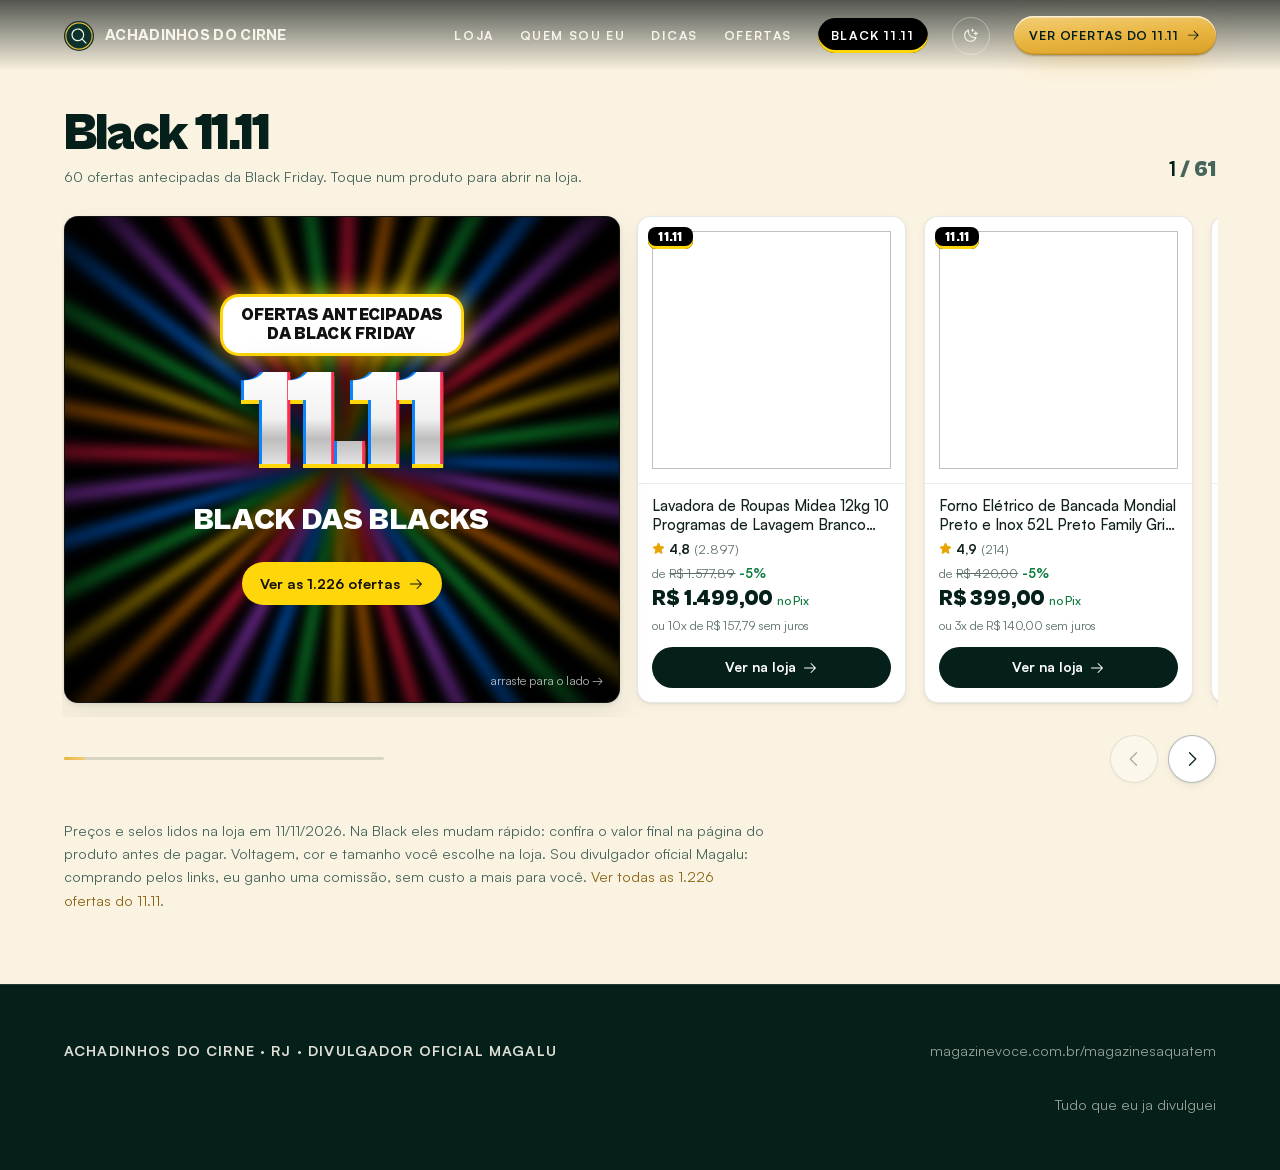
==== commit c73ce011: "Site atualizado em 11/11/2026 13:02 - 85 arquivos" ====
--- a/black-1111/index.html
+++ b/black-1111/index.html
@@ -12,13 +12,15 @@
 <meta property="og:title" content="Black 11.11 · Achadinhos do Cirne">
 <meta property="og:description" content="Ofertas antecipadas da Black Friday: 60 produtos com o link direto da loja.">
 <meta property="og:url" content="https://achadinhosdocirne.com.br/black-1111/">
-<meta property="og:image" content="https://achadinhosdocirne.com.br/assets/img/og.jpg">
+<meta property="og:image" content="https://achadinhosdocirne.com.br/assets/img/black/1111-fb.jpg">
+<meta property="og:image:width" content="1080">
+<meta property="og:image:height" content="1080">
 <meta property="og:locale" content="pt_BR">
 <link rel="icon" href="../favicon.svg" type="image/svg+xml">
 <link rel="preconnect" href="https://a-static.mlcdn.com.br">
 <link rel="preload" href="../assets/fonts/cabinet-grotesk-900.woff2" as="font" type="font/woff2" crossorigin>
 <link rel="preload" href="../assets/fonts/satoshi-400.woff2" as="font" type="font/woff2" crossorigin>
-<link rel="stylesheet" href="../assets/css/site.css?v=3">
+<link rel="stylesheet" href="../assets/css/site.css?v=4">
 <script>
   document.documentElement.classList.add("js");
   try { var t = window.localStorage.getItem("adc-tema"); if (t) { document.documentElement.setAttribute("data-tema", t); } } catch (e) {}
@@ -159,6 +161,7 @@
       <a class="nav__link" href="../#quem-sou-eu">Quem sou eu</a>
       <a class="nav__link" href="../#dicas">Dicas</a>
       <a class="nav__link" href="/ofertas/">Ofertas</a>
+      <a class="nav__link nav__link--black" href="/black-1111/" aria-current="page">Black 11.11</a>
       <a class="acao menu__acao" href="https://www.magazinevoce.com.br/magazinesaquatem/selecao/antecipadasbf26/" target="_blank" rel="noopener">
         Ver ofertas do 11.11 <svg class="icone" aria-hidden="true"><use href="#i-arrow-right"></use></svg>
       </a>
--- a/assets/css/site.css
+++ b/assets/css/site.css
@@ -1766,3 +1766,60 @@
   /* o medidor continua marcando a posicao, so deixa de deslizar ate ela */
   .carrossel__barra { transition: none; }
 }
+
+/* --------------------------------------------------------------------------
+   Black 11.11 (11/11/2026): item de destaque no menu e faixa na /ofertas/.
+   Preto com filete amarelo, igual ao banner da campanha, e legivel nos dois
+   temas porque traz o proprio fundo.
+   -------------------------------------------------------------------------- */
+.nav .nav__link.nav__link--black,
+.nav:not(.esta-fosca) .nav__link.nav__link--black,
+.nav.esta-aberto .nav__link.nav__link--black {
+  background: #000; color: #fff;
+  border-radius: var(--r-pill); padding: 7px 13px;
+  box-shadow: inset 0 -3px 0 #ffd60a;
+}
+.nav .nav__link.nav__link--black:hover { color: #ffd60a; }
+
+@media (max-width: 900px) {
+  .nav.esta-aberto .nav__link.nav__link--black {
+    border-radius: 12px; border-bottom: 0;
+    margin-block: 10px; padding-inline: 18px;
+  }
+}
+
+.faixa-1111 {
+  position: relative; overflow: hidden; isolation: isolate;
+  display: flex; flex-wrap: wrap; align-items: center; justify-content: center; gap: 10px 22px;
+  margin: 0 0 clamp(26px, 4vh, 44px); padding: clamp(22px, 4vw, 34px) clamp(18px, 4vw, 40px);
+  border-radius: var(--r-surface); background: #000; color: #fff; text-decoration: none; text-align: center;
+  box-shadow: var(--e2);
+}
+.faixa-1111::before {
+  content: ""; position: absolute; inset: -60% -10%; z-index: -1;
+  background:
+    radial-gradient(ellipse at 50% 50%, rgba(0,0,0,.15) 0 10%, rgba(0,0,0,.7) 45%, #000 75%),
+    repeating-conic-gradient(from 0deg at 50% 50%,
+      #ff2d55 0deg 3deg, transparent 3deg 9deg, #ff9500 9deg 12deg, transparent 12deg 18deg,
+      #ffd60a 18deg 21deg, transparent 21deg 27deg, #34c759 27deg 30deg, transparent 30deg 36deg,
+      #0a84ff 36deg 39deg, transparent 39deg 45deg, #bf5af2 45deg 48deg, transparent 48deg 54deg);
+  filter: blur(6px) saturate(1.3);
+}
+.faixa-1111__data {
+  font-family: var(--display); font-weight: 900; line-height: .9; letter-spacing: -.04em;
+  font-size: clamp(2.8rem, 2rem + 3vw, 4.2rem);
+  background: linear-gradient(180deg, #fff 0%, #ededed 50%, #bdbdbd 64%, #fff 100%);
+  -webkit-background-clip: text; background-clip: text; color: transparent;
+  filter: drop-shadow(2px 0 0 #ff2d55) drop-shadow(-2px 0 0 #0a84ff) drop-shadow(0 3px 0 #ffd60a);
+}
+.faixa-1111__texto { display: grid; gap: 2px; text-align: left; }
+.faixa-1111__texto b { font-family: var(--display); font-weight: 900; text-transform: uppercase; font-size: var(--t-lg); letter-spacing: .01em; }
+.faixa-1111__texto span { color: rgba(255,255,255,.82); font-size: var(--t-sm); }
+.faixa-1111__cta {
+  display: inline-flex; align-items: center; gap: 8px; border-radius: var(--r-pill);
+  background: #ffd60a; color: #111; font-weight: 700; font-size: var(--t-sm); padding: 11px 20px;
+}
+.faixa-1111__cta .icone { width: 16px; height: 16px; }
+.faixa-1111:hover .faixa-1111__cta, .faixa-1111:focus-visible .faixa-1111__cta { background: #fff; }
+.faixa-1111:focus-visible { outline: 3px solid var(--accent); outline-offset: 3px; }
+@media (max-width: 620px) { .faixa-1111__texto { text-align: center; } }
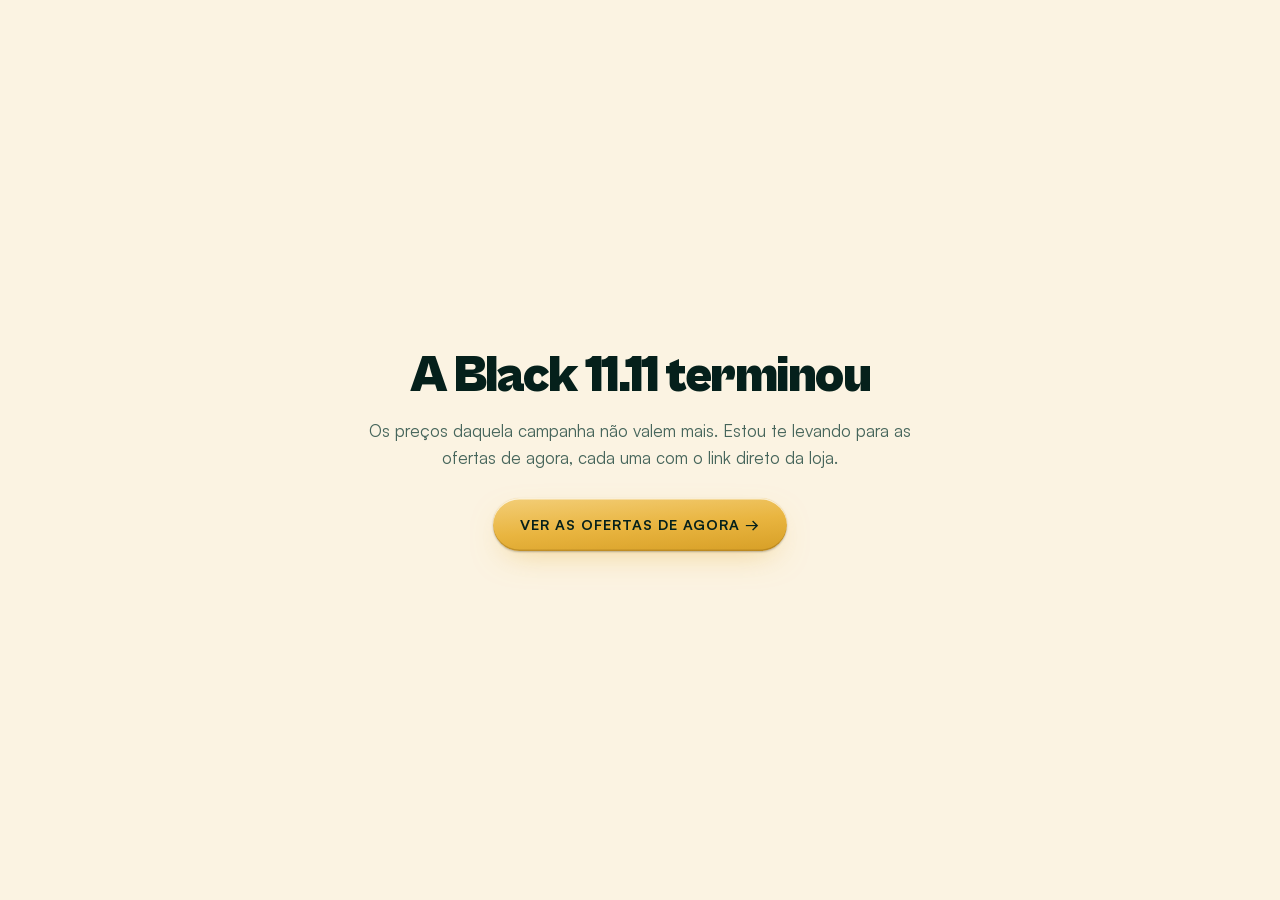
==== commit ecaae318: "Site atualizado em 12/11/2026 14:59 - 85 arquivos" ====
--- a/black-1111/index.html
+++ b/black-1111/index.html
@@ -3,1298 +3,33 @@
 <head>
 <meta charset="utf-8">
 <meta name="viewport" content="width=device-width, initial-scale=1, viewport-fit=cover">
-<title>Black 11.11 · Achadinhos do Cirne</title>
-<meta name="description" content="Ofertas antecipadas da Black Friday no 11.11: 60 produtos com o link direto da loja. Pagamento, entrega e suporte do Magalu.">
-<meta name="theme-color" content="#000000">
-<link rel="canonical" href="https://achadinhosdocirne.com.br/black-1111/">
-<meta property="og:type" content="website">
-<meta property="og:site_name" content="Achadinhos do Cirne">
-<meta property="og:title" content="Black 11.11 · Achadinhos do Cirne">
-<meta property="og:description" content="Ofertas antecipadas da Black Friday: 60 produtos com o link direto da loja.">
-<meta property="og:url" content="https://achadinhosdocirne.com.br/black-1111/">
-<meta property="og:image" content="https://achadinhosdocirne.com.br/assets/img/black/1111-fb.jpg">
-<meta property="og:image:width" content="1080">
-<meta property="og:image:height" content="1080">
-<meta property="og:locale" content="pt_BR">
+<title>Black 11.11 encerrada · Achadinhos do Cirne</title>
+<meta name="description" content="A campanha 11.11 terminou. Veja as ofertas de agora, com o link direto da loja.">
+<meta name="robots" content="noindex">
+<link rel="canonical" href="https://achadinhosdocirne.com.br/ofertas/">
+<!-- Campanha encerrada em 12/11/2026 (pedido dele). A pagina antiga, com os 60 produtos e os precos de 11/11,
+     esta arquivada em automacao/dados/black-friday/1111/black-1111-arquivo.html. Mantida no ar so como aviso,
+     porque o post do Facebook e o link antigo da bio apontam para ca. -->
+<meta http-equiv="refresh" content="4; url=/ofertas/">
 <link rel="icon" href="../favicon.svg" type="image/svg+xml">
-<link rel="preconnect" href="https://a-static.mlcdn.com.br">
-<link rel="preload" href="../assets/fonts/cabinet-grotesk-900.woff2" as="font" type="font/woff2" crossorigin>
-<link rel="preload" href="../assets/fonts/satoshi-400.woff2" as="font" type="font/woff2" crossorigin>
 <link rel="stylesheet" href="../assets/css/site.css?v=4">
 <script>
-  document.documentElement.classList.add("js");
   try { var t = window.localStorage.getItem("adc-tema"); if (t) { document.documentElement.setAttribute("data-tema", t); } } catch (e) {}
 </script>
 <style>
-  /* Pagina GERADA por automacao/dados/black-friday/1111/gerar-1111.js. Mexa no gerador. */
-  .c11 { padding-block: clamp(92px, 12vh, 140px) clamp(48px, 8vh, 96px); }
-  .c11__topo { display: flex; flex-wrap: wrap; align-items: end; justify-content: space-between; gap: 12px 24px; margin-bottom: clamp(18px, 3vh, 28px); }
-  .c11__topo h1 { font-family: var(--display); font-weight: 900; font-size: var(--t-2xl); line-height: 1; letter-spacing: -0.03em; margin: 0; }
-  .c11__topo p { margin: 6px 0 0; color: var(--ink-2); font-size: var(--t-sm); }
-  .c11__contador { font-family: var(--display); font-weight: 900; font-size: var(--t-lg); color: var(--ink-2); font-variant-numeric: tabular-nums; }
-  .c11__contador b { color: var(--ink); }
-
-  .c11__pista {
-    --card: clamp(232px, 21vw, 280px);
-    display: flex; align-items: stretch;
-    gap: clamp(12px, 1.4vw, 18px);
-    overflow-x: auto; scroll-snap-type: x mandatory; overscroll-behavior-x: contain;
-    padding: 8px 2px 14px; margin: -8px -2px 0; scrollbar-width: none;
-    scroll-padding-inline: 2px;
-  }
-  .c11__pista::-webkit-scrollbar { display: none; }
-  .c11__pista:focus-visible { outline: 2px solid var(--accent); outline-offset: 6px; border-radius: var(--r-surface); }
-  .c11__pista > * { scroll-snap-align: start; flex: 0 0 var(--card); }
-  .c11__pista > .c11__banner { flex-basis: calc(var(--card) * 2 + clamp(12px, 1.4vw, 18px)); }
-
-  /* ---------- banner (1o slide) ---------- */
-  .c11__banner {
-    position: relative; overflow: hidden; isolation: isolate;
-    border-radius: var(--r-surface); background: #000; color: #fff; text-decoration: none;
-    min-height: 100%; display: flex; align-items: center; justify-content: center; text-align: center;
-    box-shadow: var(--e2); border: 1px solid rgba(255,255,255,.08);
-  }
-  .c11__raios {
-    position: absolute; inset: -40%; z-index: -1;
-    background:
-      radial-gradient(circle at 50% 50%, rgba(0,0,0,0) 0 9%, rgba(0,0,0,.55) 34%, #000 62%),
-      repeating-conic-gradient(from 0deg at 50% 50%,
-        #ff2d55 0deg 3deg, transparent 3deg 9deg, #ff9500 9deg 12deg, transparent 12deg 18deg,
-        #ffd60a 18deg 21deg, transparent 21deg 27deg, #34c759 27deg 30deg, transparent 30deg 36deg,
-        #0a84ff 36deg 39deg, transparent 39deg 45deg, #bf5af2 45deg 48deg, transparent 48deg 54deg);
-    filter: blur(6px) saturate(1.3);
-    animation: c11-giro 60s linear infinite;
-  }
-  @keyframes c11-giro { to { transform: rotate(360deg); } }
-  .c11__bannerTexto { display: grid; justify-items: center; gap: clamp(8px, 1.4vh, 14px); padding: 28px 22px 44px; }
-  .c11__pilula {
-    font-family: var(--display); font-weight: 900; text-transform: uppercase; letter-spacing: .01em;
-    font-size: clamp(.82rem, .7rem + .45vw, 1.05rem); line-height: 1.12; color: #111;
-    background: #fff; border-radius: 16px; padding: 9px 18px;
-    box-shadow: 0 0 0 3px #ffd60a, 0 0 24px 4px rgba(255,214,10,.65);
-  }
-  .c11__data {
-    font-family: var(--display); font-weight: 900; line-height: .86; letter-spacing: -.04em;
-    font-size: clamp(5.2rem, 3rem + 7vw, 8.6rem);
-    background: linear-gradient(180deg, #ffffff 0%, #f1f1f1 45%, #bdbdbd 62%, #ffffff 100%);
-    -webkit-background-clip: text; background-clip: text; color: transparent;
-    filter: drop-shadow(3px 0 0 #ff2d55) drop-shadow(-3px 0 0 #0a84ff) drop-shadow(0 4px 0 #ffd60a) drop-shadow(0 10px 18px rgba(0,0,0,.6));
-  }
-  .c11__nome { font-family: var(--display); font-weight: 900; text-transform: uppercase; font-size: clamp(1.25rem, .9rem + 1.4vw, 1.9rem); letter-spacing: .02em; }
-  .c11__cta {
-    display: inline-flex; align-items: center; gap: 8px; margin-top: 4px;
-    font-weight: 700; font-size: var(--t-sm); color: #111; background: #ffd60a;
-    border-radius: var(--r-pill); padding: 10px 18px;
-  }
-  .c11__cta svg, .c11__botao svg { width: 16px; height: 16px; }
-  .c11__arraste { position: absolute; bottom: 12px; right: 16px; font-size: .78rem; color: rgba(255,255,255,.7); }
-  .c11__banner:hover .c11__cta, .c11__banner:focus-visible .c11__cta { background: #fff; }
-  .c11__banner:focus-visible, .c11__card:focus-visible { outline: 3px solid var(--accent); outline-offset: 3px; }
-
-  /* ---------- cartoes ---------- */
-  .c11__card {
-    display: flex; flex-direction: column; background: #fff; color: #10201c; text-decoration: none;
-    border-radius: var(--r-surface); overflow: hidden; box-shadow: var(--e1);
-    border: 1px solid rgba(5,32,27,.1); transition: transform .25s var(--curva), box-shadow .25s var(--curva);
-  }
-  .c11__card:hover { transform: translateY(-3px); box-shadow: var(--e2); }
-  .c11__foto { position: relative; aspect-ratio: 1; background: #fff; display: block; }
-  .c11__foto img { width: 100%; height: 100%; object-fit: contain; padding: 14px; display: block; }
-  .c11__selo {
-    position: absolute; top: 10px; left: 10px; font-family: var(--display); font-weight: 900;
-    font-size: .8rem; letter-spacing: .02em; padding: 5px 10px; border-radius: 8px; line-height: 1;
-  }
-  .c11__selo--1111 { background: #000; color: #fff; box-shadow: inset 0 -3px 0 0 #ffd60a; }
-  .c11__selo--black { background: #000; color: #ffd60a; text-transform: uppercase; }
-  .c11__info { display: grid; gap: 4px; padding: 12px 14px 14px; border-top: 1px solid rgba(5,32,27,.08); flex: 1; align-content: start; }
-  .c11__titulo {
-    font-size: .92rem; line-height: 1.3; font-weight: 500; min-height: 2.6em;
-    display: -webkit-box; -webkit-line-clamp: 2; -webkit-box-orient: vertical; overflow: hidden;
-  }
-  .c11__nota { display: inline-flex; align-items: center; gap: 4px; font-size: .8rem; font-weight: 700; color: #10201c; }
-  .c11__nota svg { width: 13px; height: 13px; color: #e9a400; }
-  .c11__nota span { font-weight: 400; color: #5b6f69; }
-  .c11__nota--nova { font-weight: 500; color: #5b6f69; }
-  .c11__de { font-size: .8rem; color: #5b6f69; }
-  .c11__de b { color: #0b7a3e; font-weight: 700; }
-  .c11__pix { font-family: var(--display); font-weight: 900; font-size: 1.32rem; letter-spacing: -.01em; color: #05201B; line-height: 1.1; }
-  .c11__pix small { font-family: var(--body); font-weight: 500; font-size: .78rem; color: #0b7a3e; }
-  .c11__parc { font-size: .78rem; color: #5b6f69; }
-  .c11__botao {
-    margin-top: 8px; display: inline-flex; align-items: center; justify-content: center; gap: 6px;
-    background: #05201B; color: #fff; border-radius: var(--r-pill); padding: 9px 14px; font-weight: 700; font-size: .86rem;
-  }
-  .c11__card:hover .c11__botao { background: #0b3a30; }
-
-  .c11__pe { display: flex; align-items: center; gap: 16px; margin-top: 18px; }
-  .c11__medidor { flex: 1 1 auto; max-width: 320px; height: 3px; border-radius: 99px; background: var(--line); overflow: hidden; margin-right: auto; }
-  .c11__barra { display: block; height: 100%; width: 100%; background: linear-gradient(90deg, var(--accent), #F3CE78); transform-origin: left; transform: scaleX(.05); transition: transform .16s linear; }
-  .c11__aviso { margin-top: clamp(22px, 4vh, 36px); color: var(--ink-2); font-size: var(--t-sm); max-width: 70ch; }
-  .c11__aviso a { color: var(--accent-ink); }
-
-  @media (max-width: 620px) {
-    .c11__pista { --card: min(70vw, 270px); }
-    .c11__pista > .c11__banner { flex-basis: min(76vw, 340px); }
-    .c11__setas { display: none; }
-  }
-  @media (prefers-reduced-motion: reduce) { .c11__raios { animation: none; } .c11__card { transition: none; } }
+  .fim { min-height: 100vh; display: grid; place-items: center; padding: 32px var(--gutter); text-align: center; }
+  .fim h1 { font-family: var(--display); font-weight: 900; font-size: var(--t-2xl); line-height: 1.05; margin: 0 0 14px; }
+  .fim p { color: var(--ink-2); margin: 0 auto 26px; max-width: 46ch; }
+  .fim a.acao { display: inline-flex; align-items: center; gap: 8px; }
 </style>
 </head>
 <body>
-<svg xmlns="http://www.w3.org/2000/svg" style="display:none" aria-hidden="true">
-<symbol id="i-seta" viewBox="0 0 256 256" fill="currentColor"><path d="M221.66,133.66l-72,72a8,8,0,0,1-11.32-11.32L196.69,136H40a8,8,0,0,1,0-16H196.69L138.34,61.66a8,8,0,0,1,11.32-11.32l72,72A8,8,0,0,1,221.66,133.66Z"/></symbol>
-<symbol id="i-estrela" viewBox="0 0 256 256" fill="currentColor"><path d="M239.2,97.29a16,16,0,0,0-13.81-11L166,81.17,142.72,25.81h0a15.95,15.95,0,0,0-29.44,0L90.07,81.17,30.61,86.32a16,16,0,0,0-9.11,28.06L66.61,153.8,53.09,212.34a16,16,0,0,0,23.84,17.34l51-31,51.11,31a16,16,0,0,0,23.84-17.34l-13.51-58.6,45.1-39.36A16,16,0,0,0,239.2,97.29Z"/></symbol>
-<symbol id="i-prox" viewBox="0 0 256 256" fill="currentColor"><path d="M181.66,133.66l-80,80a8,8,0,0,1-11.32-11.32L164.69,128,90.34,53.66a8,8,0,0,1,11.32-11.32l80,80A8,8,0,0,1,181.66,133.66Z"/></symbol>
-<symbol id="i-sun" viewBox="0 0 256 256" fill="currentColor"><path d="M120,40V16a8,8,0,0,1,16,0V40a8,8,0,0,1-16,0Zm72,88a64,64,0,1,1-64-64A64.07,64.07,0,0,1,192,128Zm-16,0a48,48,0,1,0-48,48A48.05,48.05,0,0,0,176,128ZM58.34,69.66A8,8,0,0,0,69.66,58.34l-16-16A8,8,0,0,0,42.34,53.66Zm0,116.68-16,16a8,8,0,0,0,11.32,11.32l16-16a8,8,0,0,0-11.32-11.32ZM192,72a8,8,0,0,0,5.66-2.34l16-16a8,8,0,0,0-11.32-11.32l-16,16A8,8,0,0,0,192,72Zm5.66,114.34a8,8,0,0,0-11.32,11.32l16,16a8,8,0,0,0,11.32-11.32ZM48,128a8,8,0,0,0-8-8H16a8,8,0,0,0,0,16H40A8,8,0,0,0,48,128Zm80,80a8,8,0,0,0-8,8v24a8,8,0,0,0,16,0V216A8,8,0,0,0,128,208Zm112-88H216a8,8,0,0,0,0,16h24a8,8,0,0,0,0-16Z"/></symbol>
-<symbol id="i-moon-stars" viewBox="0 0 256 256" fill="currentColor"><path d="M240,96a8,8,0,0,1-8,8H216v16a8,8,0,0,1-16,0V104H184a8,8,0,0,1,0-16h16V72a8,8,0,0,1,16,0V88h16A8,8,0,0,1,240,96ZM144,56h8v8a8,8,0,0,0,16,0V56h8a8,8,0,0,0,0-16h-8V32a8,8,0,0,0-16,0v8h-8a8,8,0,0,0,0,16Zm72.77,97a8,8,0,0,1,1.43,8A96,96,0,1,1,95.07,37.8a8,8,0,0,1,10.6,9.06A88.07,88.07,0,0,0,209.14,150.33,8,8,0,0,1,216.77,153Zm-19.39,14.88c-1.79.09-3.59.14-5.38.14A104.11,104.11,0,0,1,88,64c0-1.79,0-3.59.14-5.38A80,80,0,1,0,197.38,167.86Z"/></symbol>
-<symbol id="i-arrow-right" viewBox="0 0 256 256" fill="currentColor"><path d="M221.66,133.66l-72,72a8,8,0,0,1-11.32-11.32L196.69,136H40a8,8,0,0,1,0-16H196.69L138.34,61.66a8,8,0,0,1,11.32-11.32l72,72A8,8,0,0,1,221.66,133.66Z"/></symbol>
-</svg>
-
-<header class="nav" id="nav">
-  <div class="nav__interno">
-    <a class="marca" href="../" aria-label="Achadinhos do Cirne, ir para o inicio">
-      <img class="marca__selo" src="../favicon.svg" alt="" width="30" height="30">
-      <span class="marca__nome">Achadinhos do Cirne</span>
-    </a>
-    <nav class="nav__links" id="menu" aria-label="Navegacao do site">
-      <a class="nav__link" href="../#loja">Loja</a>
-      <a class="nav__link" href="../#quem-sou-eu">Quem sou eu</a>
-      <a class="nav__link" href="../#dicas">Dicas</a>
-      <a class="nav__link" href="/ofertas/">Ofertas</a>
-      <a class="nav__link nav__link--black" href="/black-1111/" aria-current="page">Black 11.11</a>
-      <a class="acao menu__acao" href="https://www.magazinevoce.com.br/magazinesaquatem/selecao/antecipadasbf26/" target="_blank" rel="noopener">
-        Ver ofertas do 11.11 <svg class="icone" aria-hidden="true"><use href="#i-arrow-right"></use></svg>
-      </a>
-    </nav>
-    <button class="tema" id="tema" type="button" aria-label="Alternar entre tema claro e escuro">
-      <svg class="icone" id="tema-icone" aria-hidden="true" style="width:17px;height:17px"><use href="#i-sun"></use></svg>
-    </button>
-    <a class="acao acao--miuda nav__acao" href="https://www.magazinevoce.com.br/magazinesaquatem/selecao/antecipadasbf26/" target="_blank" rel="noopener">
-      Ver ofertas do 11.11 <svg class="icone" aria-hidden="true"><use href="#i-arrow-right"></use></svg>
-    </a>
-    <button class="menu-botao" id="menu-botao" type="button" aria-label="Abrir o menu" aria-expanded="false" aria-controls="menu">
-      <span class="menu-botao__barras" aria-hidden="true"></span>
-    </button>
+<main class="fim">
+  <div>
+    <h1>A Black 11.11 terminou</h1>
+    <p>Os preços daquela campanha não valem mais. Estou te levando para as ofertas de agora, cada uma com o link direto da loja.</p>
+    <a class="acao" href="/ofertas/">Ver as ofertas de agora &rarr;</a>
   </div>
-</header>
-
-<main class="envelope c11">
-  <div class="c11__topo">
-    <div>
-      <h1>Black 11.11</h1>
-      <p>60 ofertas antecipadas da Black Friday. Toque num produto para abrir na loja.</p>
-    </div>
-    <span class="c11__contador" aria-live="polite"><b id="c11-pos">1</b> / 61</span>
-  </div>
-
-  <div class="c11__pista" id="c11-pista" tabindex="0" role="group" aria-label="Carrossel de ofertas do 11.11, rola na horizontal">
-
-      <a class="c11__banner" href="https://www.magazinevoce.com.br/magazinesaquatem/selecao/antecipadasbf26/" target="_blank" rel="noopener sponsored"
-         aria-label="Ofertas antecipadas da Black Friday, 11.11: ver todas as 1.226 ofertas na loja">
-        <span class="c11__raios" aria-hidden="true"></span>
-        <span class="c11__bannerTexto">
-          <span class="c11__pilula">Ofertas antecipadas<br>da Black Friday</span>
-          <span class="c11__data" aria-hidden="true">11.11</span>
-          <span class="c11__nome">Black das Blacks</span>
-          <span class="c11__cta">Ver as 1.226 ofertas <svg aria-hidden="true"><use href="#i-seta"></use></svg></span>
-        </span>
-        <span class="c11__arraste" aria-hidden="true">arraste para o lado &rarr;</span>
-      </a>
-
-      <a class="c11__card" href="https://www.magazinevoce.com.br/magazinesaquatem/lavadora-de-roupas-midea-12kg-10-programas-de-lavagem-branco-wave-impeller-mav04w120-wkbr04/p/240708900/ed/lava/" target="_blank" rel="noopener sponsored"
-         aria-label="Lavadora de Roupas Midea 12kg 10 Programas de Lavagem Branco Wave Impeller MAV04W120/WKBR04, R$ 1.499,00 no Pix. Abre na loja.">
-        <span class="c11__foto">
-          <img src="https://a-static.mlcdn.com.br/400x400/lavadora-de-roupas-midea-12kg-10-programas-de-lavagem-branco-wave-impeller-mav04w120-wkbr04/magazineluiza/240708900/f92717fd6a0765f938e830cac32ec98b.jpg" srcset="https://a-static.mlcdn.com.br/400x400/lavadora-de-roupas-midea-12kg-10-programas-de-lavagem-branco-wave-impeller-mav04w120-wkbr04/magazineluiza/240708900/f92717fd6a0765f938e830cac32ec98b.jpg 1x, https://a-static.mlcdn.com.br/800x800/lavadora-de-roupas-midea-12kg-10-programas-de-lavagem-branco-wave-impeller-mav04w120-wkbr04/magazineluiza/240708900/f92717fd6a0765f938e830cac32ec98b.jpg 2x"
-               alt="" width="400" height="400" loading="eager" decoding="async">
-          <span class="c11__selo c11__selo--1111">11.11</span>
-        </span>
-        <span class="c11__info">
-          <span class="c11__titulo">Lavadora de Roupas Midea 12kg 10 Programas de Lavagem Branco Wave Impeller MAV04W120/WKBR04</span>
-          <span class="c11__nota"><svg aria-hidden="true"><use href="#i-estrela"></use></svg>4,8 <span>(2.897)</span></span>
-          <span class="c11__de">de <s>R$ 1.577,89</s> <b>-5%</b></span>
-          <span class="c11__pix">R$ 1.499,00 <small>no Pix</small></span>
-          <span class="c11__parc">ou 10x de R$ 157,79 sem juros</span>
-          <span class="c11__botao">Ver na loja <svg aria-hidden="true"><use href="#i-seta"></use></svg></span>
-        </span>
-      </a>
-
-      <a class="c11__card" href="https://www.magazinevoce.com.br/magazinesaquatem/forno-eletrico-de-bancada-mondial-preto-e-inox-52l-preto-family-grill-frn-52-bi/p/241627800/ed/frne/" target="_blank" rel="noopener sponsored"
-         aria-label="Forno Elétrico de Bancada Mondial Preto e Inox 52L Preto Family Grill FRN-52-BI, R$ 399,00 no Pix. Abre na loja.">
-        <span class="c11__foto">
-          <img src="https://a-static.mlcdn.com.br/400x400/forno-eletrico-de-bancada-mondial-preto-e-inox-52l-preto-family-grill-frn-52-bi/magazineluiza/241627800/9f8343a9116a860d3dfcf783569aa50f.jpg" srcset="https://a-static.mlcdn.com.br/400x400/forno-eletrico-de-bancada-mondial-preto-e-inox-52l-preto-family-grill-frn-52-bi/magazineluiza/241627800/9f8343a9116a860d3dfcf783569aa50f.jpg 1x, https://a-static.mlcdn.com.br/800x800/forno-eletrico-de-bancada-mondial-preto-e-inox-52l-preto-family-grill-frn-52-bi/magazineluiza/241627800/9f8343a9116a860d3dfcf783569aa50f.jpg 2x"
-               alt="" width="400" height="400" loading="eager" decoding="async">
-          <span class="c11__selo c11__selo--1111">11.11</span>
-        </span>
-        <span class="c11__info">
-          <span class="c11__titulo">Forno Elétrico de Bancada Mondial Preto e Inox 52L Preto Family Grill FRN-52-BI</span>
-          <span class="c11__nota"><svg aria-hidden="true"><use href="#i-estrela"></use></svg>4,9 <span>(214)</span></span>
-          <span class="c11__de">de <s>R$ 420,00</s> <b>-5%</b></span>
-          <span class="c11__pix">R$ 399,00 <small>no Pix</small></span>
-          <span class="c11__parc">ou 3x de R$ 140,00 sem juros</span>
-          <span class="c11__botao">Ver na loja <svg aria-hidden="true"><use href="#i-seta"></use></svg></span>
-        </span>
-      </a>
-
-      <a class="c11__card" href="https://www.magazinevoce.com.br/magazinesaquatem/freezer-horizontal-142l-inverter-bivolt-branco-midea/p/jh339a3bf4/ed/free/" target="_blank" rel="noopener sponsored"
-         aria-label="Freezer Horizontal 142L Inverter Bivolt Branco Midea, R$ 1.299,00 no Pix. Abre na loja.">
-        <span class="c11__foto">
-          <img src="https://a-static.mlcdn.com.br/400x400/freezer-horizontal-142l-inverter-bivolt-branco-midea/mideacarrier/mdrc207sfz013/dae50a6a43e2cc16af4aff0eb10a3a83.jpeg" srcset="https://a-static.mlcdn.com.br/400x400/freezer-horizontal-142l-inverter-bivolt-branco-midea/mideacarrier/mdrc207sfz013/dae50a6a43e2cc16af4aff0eb10a3a83.jpeg 1x, https://a-static.mlcdn.com.br/800x800/freezer-horizontal-142l-inverter-bivolt-branco-midea/mideacarrier/mdrc207sfz013/dae50a6a43e2cc16af4aff0eb10a3a83.jpeg 2x"
-               alt="" width="400" height="400" loading="eager" decoding="async">
-          <span class="c11__selo c11__selo--1111">11.11</span>
-        </span>
-        <span class="c11__info">
-          <span class="c11__titulo">Freezer Horizontal 142L Inverter Bivolt Branco Midea</span>
-          <span class="c11__nota"><svg aria-hidden="true"><use href="#i-estrela"></use></svg>4,8 <span>(381)</span></span>
-          <span class="c11__de">&nbsp;</span>
-          <span class="c11__pix">R$ 1.299,00 <small>no Pix</small></span>
-          <span class="c11__parc">ou 10x de R$ 129,90 sem juros</span>
-          <span class="c11__botao">Ver na loja <svg aria-hidden="true"><use href="#i-seta"></use></svg></span>
-        </span>
-      </a>
-
-      <a class="c11__card" href="https://www.magazinevoce.com.br/magazinesaquatem/mixer-britania-400w-preto-bmx40c-2-velocidades/p/242332300/ep/mixr/" target="_blank" rel="noopener sponsored"
-         aria-label="Mixer Britânia 400W Preto BMX40C 2 Velocidades, R$ 89,00 no Pix. Abre na loja.">
-        <span class="c11__foto">
-          <img src="https://a-static.mlcdn.com.br/400x400/mixer-britania-400w-preto-bmx40c-2-velocidades/magazineluiza/242332300/96ac371725282de7854ce1d6f5fb0172.jpg" srcset="https://a-static.mlcdn.com.br/400x400/mixer-britania-400w-preto-bmx40c-2-velocidades/magazineluiza/242332300/96ac371725282de7854ce1d6f5fb0172.jpg 1x, https://a-static.mlcdn.com.br/800x800/mixer-britania-400w-preto-bmx40c-2-velocidades/magazineluiza/242332300/96ac371725282de7854ce1d6f5fb0172.jpg 2x"
-               alt="" width="400" height="400" loading="eager" decoding="async">
-          <span class="c11__selo c11__selo--1111">11.11</span>
-        </span>
-        <span class="c11__info">
-          <span class="c11__titulo">Mixer Britânia 400W Preto BMX40C 2 Velocidades</span>
-          <span class="c11__nota"><svg aria-hidden="true"><use href="#i-estrela"></use></svg>5,0 <span>(2)</span></span>
-          <span class="c11__de">de <s>R$ 93,68</s> <b>-5%</b></span>
-          <span class="c11__pix">R$ 89,00 <small>no Pix</small></span>
-          <span class="c11__parc">ou 2x de R$ 46,84 sem juros</span>
-          <span class="c11__botao">Ver na loja <svg aria-hidden="true"><use href="#i-seta"></use></svg></span>
-        </span>
-      </a>
-
-      <a class="c11__card" href="https://www.magazinevoce.com.br/magazinesaquatem/fritadeira-air-fryer-55l-cyclone-preto-e-inox-midea/p/ej971j31dg/ep/efso/" target="_blank" rel="noopener sponsored"
-         aria-label="Fritadeira Air Fryer 5,5L Cyclone Preto e Inox Midea, R$ 199,00 no Pix. Abre na loja.">
-        <span class="c11__foto">
-          <img src="https://a-static.mlcdn.com.br/400x400/fritadeira-air-fryer-55l-cyclone-preto-e-inox-midea/mideacarrier/fm55s1/7b972b24d847eebd364394afa125de62.jpeg" srcset="https://a-static.mlcdn.com.br/400x400/fritadeira-air-fryer-55l-cyclone-preto-e-inox-midea/mideacarrier/fm55s1/7b972b24d847eebd364394afa125de62.jpeg 1x, https://a-static.mlcdn.com.br/800x800/fritadeira-air-fryer-55l-cyclone-preto-e-inox-midea/mideacarrier/fm55s1/7b972b24d847eebd364394afa125de62.jpeg 2x"
-               alt="" width="400" height="400" loading="lazy" decoding="async">
-          <span class="c11__selo c11__selo--1111">11.11</span>
-        </span>
-        <span class="c11__info">
-          <span class="c11__titulo">Fritadeira Air Fryer 5,5L Cyclone Preto e Inox Midea</span>
-          <span class="c11__nota"><svg aria-hidden="true"><use href="#i-estrela"></use></svg>4,8 <span>(183)</span></span>
-          <span class="c11__de">&nbsp;</span>
-          <span class="c11__pix">R$ 199,00 <small>no Pix</small></span>
-          <span class="c11__parc">ou 2x de R$ 99,50 sem juros</span>
-          <span class="c11__botao">Ver na loja <svg aria-hidden="true"><use href="#i-seta"></use></svg></span>
-        </span>
-      </a>
-
-      <a class="c11__card" href="https://www.magazinevoce.com.br/magazinesaquatem/cama-de-solteiro-com-cama-auxiliar-moveis-lopas-loop-amendoa-clean-e-corano-bege/p/240572600/mo/mcam/" target="_blank" rel="noopener sponsored"
-         aria-label="Cama de Solteiro com Cama Auxiliar Móveis Lopas Loop Amêndoa Clean e Corano Bege, R$ 1.077,90 no Pix. Abre na loja.">
-        <span class="c11__foto">
-          <img src="https://a-static.mlcdn.com.br/400x400/cama-de-solteiro-com-cama-auxiliar-moveis-lopas-loop-amendoa-clean-e-corano-bege/magazineluiza/240572600/7684ef8f4421666c5c6b752adf54b121.jpg" srcset="https://a-static.mlcdn.com.br/400x400/cama-de-solteiro-com-cama-auxiliar-moveis-lopas-loop-amendoa-clean-e-corano-bege/magazineluiza/240572600/7684ef8f4421666c5c6b752adf54b121.jpg 1x, https://a-static.mlcdn.com.br/800x800/cama-de-solteiro-com-cama-auxiliar-moveis-lopas-loop-amendoa-clean-e-corano-bege/magazineluiza/240572600/7684ef8f4421666c5c6b752adf54b121.jpg 2x"
-               alt="" width="400" height="400" loading="lazy" decoding="async">
-          <span class="c11__selo c11__selo--1111">11.11</span>
-        </span>
-        <span class="c11__info">
-          <span class="c11__titulo">Cama de Solteiro com Cama Auxiliar Móveis Lopas Loop Amêndoa Clean e Corano Bege</span>
-          <span class="c11__nota"><svg aria-hidden="true"><use href="#i-estrela"></use></svg>5,0 <span>(15)</span></span>
-          <span class="c11__de">de <s>R$ 1.099,90</s> <b>-2%</b></span>
-          <span class="c11__pix">R$ 1.077,90 <small>no Pix</small></span>
-          <span class="c11__parc">ou 9x de R$ 122,21 sem juros</span>
-          <span class="c11__botao">Ver na loja <svg aria-hidden="true"><use href="#i-seta"></use></svg></span>
-        </span>
-      </a>
-
-      <a class="c11__card" href="https://www.magazinevoce.com.br/magazinesaquatem/guarda-roupa-casal-roma-mdf-6-portas-e-2-gavetas-moderna-mobilia/p/kb7dejjdce/mo/guro/" target="_blank" rel="noopener sponsored"
-         aria-label="Guarda Roupa Casal Roma MDF 6 Portas e 2 Gavetas, R$ 999,90 no Pix. Abre na loja.">
-        <span class="c11__foto">
-          <img src="https://a-static.mlcdn.com.br/400x400/guarda-roupa-casal-roma-mdf-6-portas-e-2-gavetas-moderna-mobilia/modernamobilia2/1044/0974121ebcf03f4b3e528f8675dcc0c5.jpeg" srcset="https://a-static.mlcdn.com.br/400x400/guarda-roupa-casal-roma-mdf-6-portas-e-2-gavetas-moderna-mobilia/modernamobilia2/1044/0974121ebcf03f4b3e528f8675dcc0c5.jpeg 1x, https://a-static.mlcdn.com.br/800x800/guarda-roupa-casal-roma-mdf-6-portas-e-2-gavetas-moderna-mobilia/modernamobilia2/1044/0974121ebcf03f4b3e528f8675dcc0c5.jpeg 2x"
-               alt="" width="400" height="400" loading="lazy" decoding="async">
-          <span class="c11__selo c11__selo--1111">11.11</span>
-        </span>
-        <span class="c11__info">
-          <span class="c11__titulo">Guarda Roupa Casal Roma MDF 6 Portas e 2 Gavetas</span>
-          <span class="c11__nota"><svg aria-hidden="true"><use href="#i-estrela"></use></svg>4,4 <span>(940)</span></span>
-          <span class="c11__de">de <s>R$ 1.136,25</s> <b>-12%</b></span>
-          <span class="c11__pix">R$ 999,90 <small>no Pix</small></span>
-          <span class="c11__parc">ou 10x de R$ 113,63 sem juros</span>
-          <span class="c11__botao">Ver na loja <svg aria-hidden="true"><use href="#i-seta"></use></svg></span>
-        </span>
-      </a>
-
-      <a class="c11__card" href="https://www.magazinevoce.com.br/magazinesaquatem/poltrona-decorativa-moderna-matrix-savana/p/240789000/mo/polt/" target="_blank" rel="noopener sponsored"
-         aria-label="Poltrona Decorativa Moderna Matrix Savana, R$ 503,41 no Pix. Abre na loja.">
-        <span class="c11__foto">
-          <img src="https://a-static.mlcdn.com.br/400x400/poltrona-decorativa-moderna-matrix-savana/magazineluiza/240789000/4cc2851e4cfb19f15a73f3d1501a7d0a.jpg" srcset="https://a-static.mlcdn.com.br/400x400/poltrona-decorativa-moderna-matrix-savana/magazineluiza/240789000/4cc2851e4cfb19f15a73f3d1501a7d0a.jpg 1x, https://a-static.mlcdn.com.br/800x800/poltrona-decorativa-moderna-matrix-savana/magazineluiza/240789000/4cc2851e4cfb19f15a73f3d1501a7d0a.jpg 2x"
-               alt="" width="400" height="400" loading="lazy" decoding="async">
-          <span class="c11__selo c11__selo--1111">11.11</span>
-        </span>
-        <span class="c11__info">
-          <span class="c11__titulo">Poltrona Decorativa Moderna Matrix Savana</span>
-          <span class="c11__nota"><svg aria-hidden="true"><use href="#i-estrela"></use></svg>5,0 <span>(21)</span></span>
-          <span class="c11__de">de <s>R$ 529,90</s> <b>-5%</b></span>
-          <span class="c11__pix">R$ 503,41 <small>no Pix</small></span>
-          <span class="c11__parc">ou 4x de R$ 132,48 sem juros</span>
-          <span class="c11__botao">Ver na loja <svg aria-hidden="true"><use href="#i-seta"></use></svg></span>
-        </span>
-      </a>
-
-      <a class="c11__card" href="https://www.magazinevoce.com.br/magazinesaquatem/sofa-santiago-230m-l-com-carregador-usb-e-porta-copos-retratil-e-reclinavel-cialar/p/ac6ajcj9fk/mo/msof/" target="_blank" rel="noopener sponsored"
-         aria-label="Sofá Santiago 2,30m (L) com Carregador USB e Porta Copos Retrátil e Reclinável, R$ 1.300,49 no Pix. Abre na loja.">
-        <span class="c11__foto">
-          <img src="https://a-static.mlcdn.com.br/400x400/sofa-santiago-230m-l-com-carregador-usb-e-porta-copos-retratil-e-reclinavel-cialar/cialarmoveis/473-08-378-30/4b1680a7b843570c4cd5bfac148b67f9.jpeg" srcset="https://a-static.mlcdn.com.br/400x400/sofa-santiago-230m-l-com-carregador-usb-e-porta-copos-retratil-e-reclinavel-cialar/cialarmoveis/473-08-378-30/4b1680a7b843570c4cd5bfac148b67f9.jpeg 1x, https://a-static.mlcdn.com.br/800x800/sofa-santiago-230m-l-com-carregador-usb-e-porta-copos-retratil-e-reclinavel-cialar/cialarmoveis/473-08-378-30/4b1680a7b843570c4cd5bfac148b67f9.jpeg 2x"
-               alt="" width="400" height="400" loading="lazy" decoding="async">
-          <span class="c11__selo c11__selo--1111">11.11</span>
-        </span>
-        <span class="c11__info">
-          <span class="c11__titulo">Sofá Santiago 2,30m (L) com Carregador USB e Porta Copos Retrátil e Reclinável</span>
-          <span class="c11__nota"><svg aria-hidden="true"><use href="#i-estrela"></use></svg>4,0 <span>(1.467)</span></span>
-          <span class="c11__de">de <s>R$ 1.529,99</s> <b>-15%</b></span>
-          <span class="c11__pix">R$ 1.300,49 <small>no Pix</small></span>
-          <span class="c11__parc">ou 10x de R$ 153,00 sem juros</span>
-          <span class="c11__botao">Ver na loja <svg aria-hidden="true"><use href="#i-seta"></use></svg></span>
-        </span>
-      </a>
-
-      <a class="c11__card" href="https://www.magazinevoce.com.br/magazinesaquatem/jogo-de-talheres-tramontina-inox-para-churrasco-dynamic-jumbo-quantidade-12-pecas/p/221198300/ud/faqu/" target="_blank" rel="noopener sponsored"
-         aria-label="Jogo de Talheres Tramontina Inox para Churrasco Dynamic Jumbo Quantidade 12 Peças, R$ 117,58 no Pix. Abre na loja.">
-        <span class="c11__foto">
-          <img src="https://a-static.mlcdn.com.br/400x400/jogo-de-talheres-tramontina-inox-para-churrasco-dynamic-jumbo-quantidade-12-pecas/magazineluiza/221198300/e715d3631fd8814a49105964df609511.jpg" srcset="https://a-static.mlcdn.com.br/400x400/jogo-de-talheres-tramontina-inox-para-churrasco-dynamic-jumbo-quantidade-12-pecas/magazineluiza/221198300/e715d3631fd8814a49105964df609511.jpg 1x, https://a-static.mlcdn.com.br/800x800/jogo-de-talheres-tramontina-inox-para-churrasco-dynamic-jumbo-quantidade-12-pecas/magazineluiza/221198300/e715d3631fd8814a49105964df609511.jpg 2x"
-               alt="" width="400" height="400" loading="lazy" decoding="async">
-          <span class="c11__selo c11__selo--1111">11.11</span>
-        </span>
-        <span class="c11__info">
-          <span class="c11__titulo">Jogo de Talheres Tramontina Inox para Churrasco Dynamic Jumbo Quantidade 12 Peças</span>
-          <span class="c11__nota"><svg aria-hidden="true"><use href="#i-estrela"></use></svg>4,8 <span>(796)</span></span>
-          <span class="c11__de">de <s>R$ 119,98</s> <b>-2%</b></span>
-          <span class="c11__pix">R$ 117,58 <small>no Pix</small></span>
-          <span class="c11__parc">ou 2x de R$ 59,99 sem juros</span>
-          <span class="c11__botao">Ver na loja <svg aria-hidden="true"><use href="#i-seta"></use></svg></span>
-        </span>
-      </a>
-
-      <a class="c11__card" href="https://www.magazinevoce.com.br/magazinesaquatem/kit-6-potes-hermeticos-de-vidro-com-tampa-de-bambu-200ml-click-house/p/fghjdb2f56/ud/poud/" target="_blank" rel="noopener sponsored"
-         aria-label="Kit 6 Potes Herméticos de Vidro com Tampa de Bambu 200ml, R$ 29,41 no Pix. Abre na loja.">
-        <span class="c11__foto">
-          <img src="https://a-static.mlcdn.com.br/400x400/kit-6-potes-hermeticos-de-vidro-com-tampa-de-bambu-200ml-click-house/clickhouse/10922/92d4c235fa01dfc656e9a83e43b4ed0c.jpeg" srcset="https://a-static.mlcdn.com.br/400x400/kit-6-potes-hermeticos-de-vidro-com-tampa-de-bambu-200ml-click-house/clickhouse/10922/92d4c235fa01dfc656e9a83e43b4ed0c.jpeg 1x, https://a-static.mlcdn.com.br/800x800/kit-6-potes-hermeticos-de-vidro-com-tampa-de-bambu-200ml-click-house/clickhouse/10922/92d4c235fa01dfc656e9a83e43b4ed0c.jpeg 2x"
-               alt="" width="400" height="400" loading="lazy" decoding="async">
-          <span class="c11__selo c11__selo--1111">11.11</span>
-        </span>
-        <span class="c11__info">
-          <span class="c11__titulo">Kit 6 Potes Herméticos de Vidro com Tampa de Bambu 200ml</span>
-          <span class="c11__nota"><svg aria-hidden="true"><use href="#i-estrela"></use></svg>4,5 <span>(94)</span></span>
-          <span class="c11__de">de <s>R$ 32,68</s> <b>-10%</b></span>
-          <span class="c11__pix">R$ 29,41 <small>no Pix</small></span>
-          <span class="c11__parc">&nbsp;</span>
-          <span class="c11__botao">Ver na loja <svg aria-hidden="true"><use href="#i-seta"></use></svg></span>
-        </span>
-      </a>
-
-      <a class="c11__card" href="https://www.magazinevoce.com.br/magazinesaquatem/secador-de-cabelo-taiff-profissional-com-ions-preto-2100w-2-velocidades-tourmaline-ion-389/p/240328400/pf/psec/" target="_blank" rel="noopener sponsored"
-         aria-label="Secador de Cabelo Taiff Profissional com Íons Preto 2100W 2 Velocidades Tourmaline Íon 389, R$ 299,90 no Pix. Abre na loja.">
-        <span class="c11__foto">
-          <img src="https://a-static.mlcdn.com.br/400x400/secador-de-cabelo-taiff-profissional-com-ions-preto-2100w-2-velocidades-tourmaline-ion-389/magazineluiza/240328400/063198b0ac0e0bc269969db5ea072ee1.jpg" srcset="https://a-static.mlcdn.com.br/400x400/secador-de-cabelo-taiff-profissional-com-ions-preto-2100w-2-velocidades-tourmaline-ion-389/magazineluiza/240328400/063198b0ac0e0bc269969db5ea072ee1.jpg 1x, https://a-static.mlcdn.com.br/800x800/secador-de-cabelo-taiff-profissional-com-ions-preto-2100w-2-velocidades-tourmaline-ion-389/magazineluiza/240328400/063198b0ac0e0bc269969db5ea072ee1.jpg 2x"
-               alt="" width="400" height="400" loading="lazy" decoding="async">
-          <span class="c11__selo c11__selo--1111">11.11</span>
-        </span>
-        <span class="c11__info">
-          <span class="c11__titulo">Secador de Cabelo Taiff Profissional com Íons Preto 2100W 2 Velocidades Tourmaline Íon 389</span>
-          <span class="c11__nota"><svg aria-hidden="true"><use href="#i-estrela"></use></svg>4,9 <span>(703)</span></span>
-          <span class="c11__de">&nbsp;</span>
-          <span class="c11__pix">R$ 299,90 <small>no Pix</small></span>
-          <span class="c11__parc">ou 7x de R$ 42,84 sem juros</span>
-          <span class="c11__botao">Ver na loja <svg aria-hidden="true"><use href="#i-seta"></use></svg></span>
-        </span>
-      </a>
-
-      <a class="c11__card" href="https://www.magazinevoce.com.br/magazinesaquatem/multiestilizador-de-cabelo-dyson-airwrap-127v-kit-completo/p/ck945133a6/pf/psec/" target="_blank" rel="noopener sponsored"
-         aria-label="Multiestilizador de cabelo Dyson Airwrap 127V Kit Completo, R$ 4.199,99 no Pix. Abre na loja.">
-        <span class="c11__foto">
-          <img src="https://a-static.mlcdn.com.br/400x400/multiestilizador-de-cabelo-dyson-airwrap-127v-kit-completo/dysonbrasil/86405/2aa073dde657c39672ff80ac6ed5c5f4.jpeg" srcset="https://a-static.mlcdn.com.br/400x400/multiestilizador-de-cabelo-dyson-airwrap-127v-kit-completo/dysonbrasil/86405/2aa073dde657c39672ff80ac6ed5c5f4.jpeg 1x, https://a-static.mlcdn.com.br/800x800/multiestilizador-de-cabelo-dyson-airwrap-127v-kit-completo/dysonbrasil/86405/2aa073dde657c39672ff80ac6ed5c5f4.jpeg 2x"
-               alt="" width="400" height="400" loading="lazy" decoding="async">
-          <span class="c11__selo c11__selo--1111">11.11</span>
-        </span>
-        <span class="c11__info">
-          <span class="c11__titulo">Multiestilizador de cabelo Dyson Airwrap 127V Kit Completo</span>
-          <span class="c11__nota"><svg aria-hidden="true"><use href="#i-estrela"></use></svg>5,0 <span>(2)</span></span>
-          <span class="c11__de">&nbsp;</span>
-          <span class="c11__pix">R$ 4.199,99 <small>no Pix</small></span>
-          <span class="c11__parc">ou 10x de R$ 420,00 sem juros</span>
-          <span class="c11__botao">Ver na loja <svg aria-hidden="true"><use href="#i-seta"></use></svg></span>
-        </span>
-      </a>
-
-      <a class="c11__card" href="https://www.magazinevoce.com.br/magazinesaquatem/apple-iphone-16e-128gb-preto-61-48mp-ios-5g/p/240060000/te/i16e/" target="_blank" rel="noopener sponsored"
-         aria-label="Apple iPhone 16e 128GB Preto 6,1&quot; 48MP iOS 5G, R$ 3.202,30 no Pix. Abre na loja.">
-        <span class="c11__foto">
-          <img src="https://a-static.mlcdn.com.br/400x400/apple-iphone-16e-128gb-preto-61-48mp-ios-5g/magazineluiza/240060000/7fe460f151da3de368cff1e38778189d.jpg" srcset="https://a-static.mlcdn.com.br/400x400/apple-iphone-16e-128gb-preto-61-48mp-ios-5g/magazineluiza/240060000/7fe460f151da3de368cff1e38778189d.jpg 1x, https://a-static.mlcdn.com.br/800x800/apple-iphone-16e-128gb-preto-61-48mp-ios-5g/magazineluiza/240060000/7fe460f151da3de368cff1e38778189d.jpg 2x"
-               alt="" width="400" height="400" loading="lazy" decoding="async">
-          <span class="c11__selo c11__selo--1111">11.11</span>
-        </span>
-        <span class="c11__info">
-          <span class="c11__titulo">Apple iPhone 16e 128GB Preto 6,1&quot; 48MP iOS 5G</span>
-          <span class="c11__nota"><svg aria-hidden="true"><use href="#i-estrela"></use></svg>4,9 <span>(6.334)</span></span>
-          <span class="c11__de">de <s>R$ 3.443,33</s> <b>-7%</b></span>
-          <span class="c11__pix">R$ 3.202,30 <small>no Pix</small></span>
-          <span class="c11__parc">ou 10x de R$ 344,33 sem juros</span>
-          <span class="c11__botao">Ver na loja <svg aria-hidden="true"><use href="#i-seta"></use></svg></span>
-        </span>
-      </a>
-
-      <a class="c11__card" href="https://www.magazinevoce.com.br/magazinesaquatem/tv-43-tcl-full-hd-qled-43s5k-google-tv-2-hdmi/p/240424200/et/tves/" target="_blank" rel="noopener sponsored"
-         aria-label="TV 43&quot; TCL Full HD QLED 43S5K Google TV 2 HDMI, R$ 1.438,20 no Pix. Abre na loja.">
-        <span class="c11__foto">
-          <img src="https://a-static.mlcdn.com.br/400x400/tv-43-tcl-full-hd-qled-43s5k-google-tv-2-hdmi/magazineluiza/240424200/146a5942680d8e1dc657b4e4b7c7d6b3.jpg" srcset="https://a-static.mlcdn.com.br/400x400/tv-43-tcl-full-hd-qled-43s5k-google-tv-2-hdmi/magazineluiza/240424200/146a5942680d8e1dc657b4e4b7c7d6b3.jpg 1x, https://a-static.mlcdn.com.br/800x800/tv-43-tcl-full-hd-qled-43s5k-google-tv-2-hdmi/magazineluiza/240424200/146a5942680d8e1dc657b4e4b7c7d6b3.jpg 2x"
-               alt="" width="400" height="400" loading="lazy" decoding="async">
-          <span class="c11__selo c11__selo--1111">11.11</span>
-        </span>
-        <span class="c11__info">
-          <span class="c11__titulo">TV 43&quot; TCL Full HD QLED 43S5K Google TV 2 HDMI</span>
-          <span class="c11__nota"><svg aria-hidden="true"><use href="#i-estrela"></use></svg>4,8 <span>(12.211)</span></span>
-          <span class="c11__de">de <s>R$ 1.598,00</s> <b>-10%</b></span>
-          <span class="c11__pix">R$ 1.438,20 <small>no Pix</small></span>
-          <span class="c11__parc">ou 10x de R$ 159,80 sem juros</span>
-          <span class="c11__botao">Ver na loja <svg aria-hidden="true"><use href="#i-seta"></use></svg></span>
-        </span>
-      </a>
-
-      <a class="c11__card" href="https://www.magazinevoce.com.br/magazinesaquatem/notebook-samsung-galaxy-book4-np750xgk-lg3br-intel-core-5-8gb-ram-512gb-ssd-156-full-hd-windows-11/p/242119800/in/nsbo/" target="_blank" rel="noopener sponsored"
-         aria-label="Notebook Samsung Galaxy Book4 NP750XGK-LG3BR Intel Core 5 8GB RAM 512GB SSD 15,6&quot; Full HD Windows 11, R$ 3.499,00 no Pix. Abre na loja.">
-        <span class="c11__foto">
-          <img src="https://a-static.mlcdn.com.br/400x400/notebook-samsung-galaxy-book4-np750xgk-lg3br-intel-core-5-8gb-ram-512gb-ssd-156-full-hd-windows-11/magazineluiza/242119800/97a5c34f4284a3cfa152f147921464fa.jpg" srcset="https://a-static.mlcdn.com.br/400x400/notebook-samsung-galaxy-book4-np750xgk-lg3br-intel-core-5-8gb-ram-512gb-ssd-156-full-hd-windows-11/magazineluiza/242119800/97a5c34f4284a3cfa152f147921464fa.jpg 1x, https://a-static.mlcdn.com.br/800x800/notebook-samsung-galaxy-book4-np750xgk-lg3br-intel-core-5-8gb-ram-512gb-ssd-156-full-hd-windows-11/magazineluiza/242119800/97a5c34f4284a3cfa152f147921464fa.jpg 2x"
-               alt="" width="400" height="400" loading="lazy" decoding="async">
-          <span class="c11__selo c11__selo--black">Oferta Black</span>
-        </span>
-        <span class="c11__info">
-          <span class="c11__titulo">Notebook Samsung Galaxy Book4 NP750XGK-LG3BR Intel Core 5 8GB RAM 512GB SSD 15,6&quot; Full HD Windows 11</span>
-          <span class="c11__nota"><svg aria-hidden="true"><use href="#i-estrela"></use></svg>3,7 <span>(6)</span></span>
-          <span class="c11__de">de <s>R$ 3.887,78</s> <b>-10%</b></span>
-          <span class="c11__pix">R$ 3.499,00 <small>no Pix</small></span>
-          <span class="c11__parc">ou 10x de R$ 388,78 sem juros</span>
-          <span class="c11__botao">Ver na loja <svg aria-hidden="true"><use href="#i-seta"></use></svg></span>
-        </span>
-      </a>
-
-      <a class="c11__card" href="https://www.magazinevoce.com.br/magazinesaquatem/notebook-lenovo-ideapad-slim-3-15amn8-amd-ryzen-3-7320u-8gb-512gb-ssd-windows-11-home-83v80002bo/p/dcej3f1gd6/in/leip/" target="_blank" rel="noopener sponsored"
-         aria-label="Notebook Lenovo IdeaPad Slim 3 15AMN8 AMD Ryzen 3 7320U 8GB 512GB SSD Windows 11 Home - 83V80002BO, R$ 2.923,14 no Pix. Abre na loja.">
-        <span class="c11__foto">
-          <img src="https://a-static.mlcdn.com.br/400x400/notebook-lenovo-ideapad-slim-3-15amn8-amd-ryzen-3-7320u-8gb-512gb-ssd-windows-11-home-83v80002bo/lenovooficial/83v80002bo/b4cdf23a4a9d4c9d05cce6da3b2026dc.jpeg" srcset="https://a-static.mlcdn.com.br/400x400/notebook-lenovo-ideapad-slim-3-15amn8-amd-ryzen-3-7320u-8gb-512gb-ssd-windows-11-home-83v80002bo/lenovooficial/83v80002bo/b4cdf23a4a9d4c9d05cce6da3b2026dc.jpeg 1x, https://a-static.mlcdn.com.br/800x800/notebook-lenovo-ideapad-slim-3-15amn8-amd-ryzen-3-7320u-8gb-512gb-ssd-windows-11-home-83v80002bo/lenovooficial/83v80002bo/b4cdf23a4a9d4c9d05cce6da3b2026dc.jpeg 2x"
-               alt="" width="400" height="400" loading="lazy" decoding="async">
-          <span class="c11__selo c11__selo--1111">11.11</span>
-        </span>
-        <span class="c11__info">
-          <span class="c11__titulo">Notebook Lenovo IdeaPad Slim 3 15AMN8 AMD Ryzen 3 7320U 8GB 512GB SSD Windows 11 Home - 83V80002BO</span>
-          <span class="c11__nota"><svg aria-hidden="true"><use href="#i-estrela"></use></svg>5,0 <span>(4)</span></span>
-          <span class="c11__de">de <s>R$ 3.399,00</s> <b>-14%</b></span>
-          <span class="c11__pix">R$ 2.923,14 <small>no Pix</small></span>
-          <span class="c11__parc">ou 10x de R$ 339,90 sem juros</span>
-          <span class="c11__botao">Ver na loja <svg aria-hidden="true"><use href="#i-seta"></use></svg></span>
-        </span>
-      </a>
-
-      <a class="c11__card" href="https://www.magazinevoce.com.br/magazinesaquatem/conjunto-de-malas-de-viagem-p-m-e-g-montreal-swiss-move-preta/p/dak3g921dg/md/csmn/" target="_blank" rel="noopener sponsored"
-         aria-label="Conjunto de malas de viagem P, M e G Montreal Swiss Move Preta, R$ 488,40 no Pix. Abre na loja.">
-        <span class="c11__foto">
-          <img src="https://a-static.mlcdn.com.br/400x400/conjunto-de-malas-de-viagem-p-m-e-g-montreal-swiss-move-preta/devintex/07083/ddfd5949624c4fa7376f8bf5175c8e88.jpeg" srcset="https://a-static.mlcdn.com.br/400x400/conjunto-de-malas-de-viagem-p-m-e-g-montreal-swiss-move-preta/devintex/07083/ddfd5949624c4fa7376f8bf5175c8e88.jpeg 1x, https://a-static.mlcdn.com.br/800x800/conjunto-de-malas-de-viagem-p-m-e-g-montreal-swiss-move-preta/devintex/07083/ddfd5949624c4fa7376f8bf5175c8e88.jpeg 2x"
-               alt="" width="400" height="400" loading="lazy" decoding="async">
-          <span class="c11__selo c11__selo--1111">11.11</span>
-        </span>
-        <span class="c11__info">
-          <span class="c11__titulo">Conjunto de malas de viagem P, M e G Montreal Swiss Move Preta</span>
-          <span class="c11__nota"><svg aria-hidden="true"><use href="#i-estrela"></use></svg>4,4 <span>(38)</span></span>
-          <span class="c11__de">de <s>R$ 555,00</s> <b>-12%</b></span>
-          <span class="c11__pix">R$ 488,40 <small>no Pix</small></span>
-          <span class="c11__parc">ou 7x de R$ 79,29 sem juros</span>
-          <span class="c11__botao">Ver na loja <svg aria-hidden="true"><use href="#i-seta"></use></svg></span>
-        </span>
-      </a>
-
-      <a class="c11__card" href="https://www.magazinevoce.com.br/magazinesaquatem/tenis-adidas-courtwave-masculino/p/jg36d98624/md/tnml/" target="_blank" rel="noopener sponsored"
-         aria-label="Tênis Adidas Courtwave Masculino, R$ 284,99 no Pix. Abre na loja.">
-        <span class="c11__foto">
-          <img src="https://a-static.mlcdn.com.br/400x400/tenis-adidas-courtwave-masculino/netshoes/fba-86ib-158-40/15cc716edd793e4a6d3a353ee03b8c93.jpeg" srcset="https://a-static.mlcdn.com.br/400x400/tenis-adidas-courtwave-masculino/netshoes/fba-86ib-158-40/15cc716edd793e4a6d3a353ee03b8c93.jpeg 1x, https://a-static.mlcdn.com.br/800x800/tenis-adidas-courtwave-masculino/netshoes/fba-86ib-158-40/15cc716edd793e4a6d3a353ee03b8c93.jpeg 2x"
-               alt="" width="400" height="400" loading="lazy" decoding="async">
-          
-        </span>
-        <span class="c11__info">
-          <span class="c11__titulo">Tênis Adidas Courtwave Masculino</span>
-          <span class="c11__nota"><svg aria-hidden="true"><use href="#i-estrela"></use></svg>5,0 <span>(6)</span></span>
-          <span class="c11__de">&nbsp;</span>
-          <span class="c11__pix">R$ 284,99 <small>no Pix</small></span>
-          <span class="c11__parc">ou 4x de R$ 71,25 sem juros</span>
-          <span class="c11__botao">Ver na loja <svg aria-hidden="true"><use href="#i-seta"></use></svg></span>
-        </span>
-      </a>
-
-      <a class="c11__card" href="https://www.magazinevoce.com.br/magazinesaquatem/ar-condicionado-split-9-000-btus-gree-inverter-ciclo-frio-g-classic-gwc09ata-d6dna2cb/p/242047600/ar/aciv/" target="_blank" rel="noopener sponsored"
-         aria-label="Ar-condicionado Split 9.000 BTUs Gree Inverter Ciclo Frio G-Classic GWC09ATA-D6DNA2CB, R$ 2.231,07 no Pix. Abre na loja.">
-        <span class="c11__foto">
-          <img src="https://a-static.mlcdn.com.br/400x400/ar-condicionado-split-9-000-btus-gree-inverter-ciclo-frio-g-classic-gwc09ata-d6dna2cb/magazineluiza/242047600/84f2e3b7cfd25a19f34fe474809304a2.jpg" srcset="https://a-static.mlcdn.com.br/400x400/ar-condicionado-split-9-000-btus-gree-inverter-ciclo-frio-g-classic-gwc09ata-d6dna2cb/magazineluiza/242047600/84f2e3b7cfd25a19f34fe474809304a2.jpg 1x, https://a-static.mlcdn.com.br/800x800/ar-condicionado-split-9-000-btus-gree-inverter-ciclo-frio-g-classic-gwc09ata-d6dna2cb/magazineluiza/242047600/84f2e3b7cfd25a19f34fe474809304a2.jpg 2x"
-               alt="" width="400" height="400" loading="lazy" decoding="async">
-          <span class="c11__selo c11__selo--1111">11.11</span>
-        </span>
-        <span class="c11__info">
-          <span class="c11__titulo">Ar-condicionado Split 9.000 BTUs Gree Inverter Ciclo Frio G-Classic GWC09ATA-D6DNA2CB</span>
-          <span class="c11__nota c11__nota--nova">Ainda sem avaliações</span>
-          <span class="c11__de">de <s>R$ 2.399,00</s> <b>-7%</b></span>
-          <span class="c11__pix">R$ 2.231,07 <small>no Pix</small></span>
-          <span class="c11__parc">ou 10x de R$ 239,90 sem juros</span>
-          <span class="c11__botao">Ver na loja <svg aria-hidden="true"><use href="#i-seta"></use></svg></span>
-        </span>
-      </a>
-
-      <a class="c11__card" href="https://www.magazinevoce.com.br/magazinesaquatem/ar-condicionado-inverter-split-hi-wall-g-top-auto-wi-fi-gree-18-000-btus-so-frio-220v/p/djd0k62ae3/ar/aciv/" target="_blank" rel="noopener sponsored"
-         aria-label="Ar-Condicionado Inverter Split Hi Wall G-Top Auto Wi-Fi Gree 18.000 BTUs Só Frio 220V, R$ 3.059,10 no Pix. Abre na loja.">
-        <span class="c11__foto">
-          <img src="https://a-static.mlcdn.com.br/400x400/ar-condicionado-inverter-split-hi-wall-g-top-auto-wi-fi-gree-18-000-btus-so-frio-220v/leveros3/2030403/fe98e5464d30538273df62ef3cd4aa88.jpg" srcset="https://a-static.mlcdn.com.br/400x400/ar-condicionado-inverter-split-hi-wall-g-top-auto-wi-fi-gree-18-000-btus-so-frio-220v/leveros3/2030403/fe98e5464d30538273df62ef3cd4aa88.jpg 1x, https://a-static.mlcdn.com.br/800x800/ar-condicionado-inverter-split-hi-wall-g-top-auto-wi-fi-gree-18-000-btus-so-frio-220v/leveros3/2030403/fe98e5464d30538273df62ef3cd4aa88.jpg 2x"
-               alt="" width="400" height="400" loading="lazy" decoding="async">
-          <span class="c11__selo c11__selo--1111">11.11</span>
-        </span>
-        <span class="c11__info">
-          <span class="c11__titulo">Ar-Condicionado Inverter Split Hi Wall G-Top Auto Wi-Fi Gree 18.000 BTUs Só Frio 220V</span>
-          <span class="c11__nota"><svg aria-hidden="true"><use href="#i-estrela"></use></svg>4,8 <span>(168)</span></span>
-          <span class="c11__de">de <s>R$ 3.399,00</s> <b>-10%</b></span>
-          <span class="c11__pix">R$ 3.059,10 <small>no Pix</small></span>
-          <span class="c11__parc">ou 10x de R$ 339,90 sem juros</span>
-          <span class="c11__botao">Ver na loja <svg aria-hidden="true"><use href="#i-seta"></use></svg></span>
-        </span>
-      </a>
-
-      <a class="c11__card" href="https://www.magazinevoce.com.br/magazinesaquatem/aquecedor-termoventilador-mondial-a-08-portatil/p/236925100/ar/arae/" target="_blank" rel="noopener sponsored"
-         aria-label="Aquecedor Termoventilador Mondial A-08 Portátil, R$ 103,55 no Pix. Abre na loja.">
-        <span class="c11__foto">
-          <img src="https://a-static.mlcdn.com.br/400x400/aquecedor-termoventilador-mondial-a-08-portatil/magazineluiza/236925100/ef44dea538cc44af687949f383f59af8.jpg" srcset="https://a-static.mlcdn.com.br/400x400/aquecedor-termoventilador-mondial-a-08-portatil/magazineluiza/236925100/ef44dea538cc44af687949f383f59af8.jpg 1x, https://a-static.mlcdn.com.br/800x800/aquecedor-termoventilador-mondial-a-08-portatil/magazineluiza/236925100/ef44dea538cc44af687949f383f59af8.jpg 2x"
-               alt="" width="400" height="400" loading="lazy" decoding="async">
-          <span class="c11__selo c11__selo--1111">11.11</span>
-        </span>
-        <span class="c11__info">
-          <span class="c11__titulo">Aquecedor Termoventilador Mondial A-08 Portátil</span>
-          <span class="c11__nota"><svg aria-hidden="true"><use href="#i-estrela"></use></svg>4,5 <span>(4.000)</span></span>
-          <span class="c11__de">de <s>R$ 109,00</s> <b>-5%</b></span>
-          <span class="c11__pix">R$ 103,55 <small>no Pix</small></span>
-          <span class="c11__parc">&nbsp;</span>
-          <span class="c11__botao">Ver na loja <svg aria-hidden="true"><use href="#i-seta"></use></svg></span>
-        </span>
-      </a>
-
-      <a class="c11__card" href="https://www.magazinevoce.com.br/magazinesaquatem/climatizador-ventisol-industrial-pro-45-litros-frio-220v-monofasico-agratto/p/hk18bk5j20/ar/arcl/" target="_blank" rel="noopener sponsored"
-         aria-label="Climatizador - Ventisol - Industrial Pro - 45 Litros - Frio - 220V Monofásico, R$ 1.099,12 no Pix. Abre na loja.">
-        <span class="c11__foto">
-          <img src="https://a-static.mlcdn.com.br/400x400/climatizador-ventisol-industrial-pro-45-litros-frio-220v-monofasico-agratto/centralar/5053/75d01c9eabff09314f8b0959d3b504c0.jpeg" srcset="https://a-static.mlcdn.com.br/400x400/climatizador-ventisol-industrial-pro-45-litros-frio-220v-monofasico-agratto/centralar/5053/75d01c9eabff09314f8b0959d3b504c0.jpeg 1x, https://a-static.mlcdn.com.br/800x800/climatizador-ventisol-industrial-pro-45-litros-frio-220v-monofasico-agratto/centralar/5053/75d01c9eabff09314f8b0959d3b504c0.jpeg 2x"
-               alt="" width="400" height="400" loading="lazy" decoding="async">
-          <span class="c11__selo c11__selo--1111">11.11</span>
-        </span>
-        <span class="c11__info">
-          <span class="c11__titulo">Climatizador - Ventisol - Industrial Pro - 45 Litros - Frio - 220V Monofásico</span>
-          <span class="c11__nota"><svg aria-hidden="true"><use href="#i-estrela"></use></svg>5,0 <span>(2)</span></span>
-          <span class="c11__de">de <s>R$ 1.249,00</s> <b>-12%</b></span>
-          <span class="c11__pix">R$ 1.099,12 <small>no Pix</small></span>
-          <span class="c11__parc">ou 10x de R$ 124,90 sem juros</span>
-          <span class="c11__botao">Ver na loja <svg aria-hidden="true"><use href="#i-seta"></use></svg></span>
-        </span>
-      </a>
-
-      <a class="c11__card" href="https://www.magazinevoce.com.br/magazinesaquatem/vaso-sanitario-monobloco-completo-caixa-acoplada-privada-modelo-diamante-tubrax/p/hjcjh65ekg/cj/vasa/" target="_blank" rel="noopener sponsored"
-         aria-label="Vaso Sanitário Monobloco Completo - Caixa Acoplada Privada modelo Diamante Tubrax, R$ 695,90 no Pix. Abre na loja.">
-        <span class="c11__foto">
-          <img src="https://a-static.mlcdn.com.br/400x400/vaso-sanitario-monobloco-completo-caixa-acoplada-privada-modelo-diamante-tubrax/tubrax/vab0005-lu/2b0a8e659b2dfd974c4bf7c9292e601f.jpeg" srcset="https://a-static.mlcdn.com.br/400x400/vaso-sanitario-monobloco-completo-caixa-acoplada-privada-modelo-diamante-tubrax/tubrax/vab0005-lu/2b0a8e659b2dfd974c4bf7c9292e601f.jpeg 1x, https://a-static.mlcdn.com.br/800x800/vaso-sanitario-monobloco-completo-caixa-acoplada-privada-modelo-diamante-tubrax/tubrax/vab0005-lu/2b0a8e659b2dfd974c4bf7c9292e601f.jpeg 2x"
-               alt="" width="400" height="400" loading="lazy" decoding="async">
-          
-        </span>
-        <span class="c11__info">
-          <span class="c11__titulo">Vaso Sanitário Monobloco Completo - Caixa Acoplada Privada modelo Diamante Tubrax</span>
-          <span class="c11__nota"><svg aria-hidden="true"><use href="#i-estrela"></use></svg>4,7 <span>(2.148)</span></span>
-          <span class="c11__de">de <s>R$ 732,53</s> <b>-5%</b></span>
-          <span class="c11__pix">R$ 695,90 <small>no Pix</small></span>
-          <span class="c11__parc">ou 10x de R$ 73,25 sem juros</span>
-          <span class="c11__botao">Ver na loja <svg aria-hidden="true"><use href="#i-seta"></use></svg></span>
-        </span>
-      </a>
-
-      <a class="c11__card" href="https://www.magazinevoce.com.br/magazinesaquatem/kit-2-travesseiros-viscoelastico-comfort-nasa-sono-macio-toque-suave-50x70cm-master-comfort/p/hfd9g396j9/cm/tvsc/" target="_blank" rel="noopener sponsored"
-         aria-label="Kit 2 Travesseiros Viscoelástico Comfort Nasa Sono Macio Toque Suave 50x70cm, R$ 82,93 no Pix. Abre na loja.">
-        <span class="c11__foto">
-          <img src="https://a-static.mlcdn.com.br/400x400/kit-2-travesseiros-viscoelastico-comfort-nasa-sono-macio-toque-suave-50x70cm-master-comfort/clickhouse/15167761/a42b45f68c9f080a7784a3d960d913c2.jpeg" srcset="https://a-static.mlcdn.com.br/400x400/kit-2-travesseiros-viscoelastico-comfort-nasa-sono-macio-toque-suave-50x70cm-master-comfort/clickhouse/15167761/a42b45f68c9f080a7784a3d960d913c2.jpeg 1x, https://a-static.mlcdn.com.br/800x800/kit-2-travesseiros-viscoelastico-comfort-nasa-sono-macio-toque-suave-50x70cm-master-comfort/clickhouse/15167761/a42b45f68c9f080a7784a3d960d913c2.jpeg 2x"
-               alt="" width="400" height="400" loading="lazy" decoding="async">
-          <span class="c11__selo c11__selo--1111">11.11</span>
-        </span>
-        <span class="c11__info">
-          <span class="c11__titulo">Kit 2 Travesseiros Viscoelástico Comfort Nasa Sono Macio Toque Suave 50x70cm</span>
-          <span class="c11__nota"><svg aria-hidden="true"><use href="#i-estrela"></use></svg>4,4 <span>(1.938)</span></span>
-          <span class="c11__de">de <s>R$ 92,14</s> <b>-10%</b></span>
-          <span class="c11__pix">R$ 82,93 <small>no Pix</small></span>
-          <span class="c11__parc">&nbsp;</span>
-          <span class="c11__botao">Ver na loja <svg aria-hidden="true"><use href="#i-seta"></use></svg></span>
-        </span>
-      </a>
-
-      <a class="c11__card" href="https://www.magazinevoce.com.br/magazinesaquatem/colageno-verisol-com-acido-hialuronico-premium-vitaminas-minerais-pele-cabelos-e-unhas-frutas-verm-deusa-suplementos/p/hea571563g/sa/saco/" target="_blank" rel="noopener sponsored"
-         aria-label="Colágeno Verisol Com Ácido Hialurônico Premium Vitaminas Minerais Pele Cabelos e Unhas Frutas Verm, R$ 69,59 no Pix. Abre na loja.">
-        <span class="c11__foto">
-          <img src="https://a-static.mlcdn.com.br/400x400/colageno-verisol-com-acido-hialuronico-premium-vitaminas-minerais-pele-cabelos-e-unhas-frutas-verm-deusa-suplementos/cabelodedeusa/cv01/68435a7fc102e1a5cb723de6ecba3fcd.jpeg" srcset="https://a-static.mlcdn.com.br/400x400/colageno-verisol-com-acido-hialuronico-premium-vitaminas-minerais-pele-cabelos-e-unhas-frutas-verm-deusa-suplementos/cabelodedeusa/cv01/68435a7fc102e1a5cb723de6ecba3fcd.jpeg 1x, https://a-static.mlcdn.com.br/800x800/colageno-verisol-com-acido-hialuronico-premium-vitaminas-minerais-pele-cabelos-e-unhas-frutas-verm-deusa-suplementos/cabelodedeusa/cv01/68435a7fc102e1a5cb723de6ecba3fcd.jpeg 2x"
-               alt="" width="400" height="400" loading="lazy" decoding="async">
-          <span class="c11__selo c11__selo--1111">11.11</span>
-        </span>
-        <span class="c11__info">
-          <span class="c11__titulo">Colágeno Verisol Com Ácido Hialurônico Premium Vitaminas Minerais Pele Cabelos e Unhas Frutas Verm</span>
-          <span class="c11__nota"><svg aria-hidden="true"><use href="#i-estrela"></use></svg>4,8 <span>(16)</span></span>
-          <span class="c11__de">de <s>R$ 77,32</s> <b>-10%</b></span>
-          <span class="c11__pix">R$ 69,59 <small>no Pix</small></span>
-          <span class="c11__parc">&nbsp;</span>
-          <span class="c11__botao">Ver na loja <svg aria-hidden="true"><use href="#i-seta"></use></svg></span>
-        </span>
-      </a>
-
-      <a class="c11__card" href="https://www.magazinevoce.com.br/magazinesaquatem/tablet-samsung-galaxy-tab-s10-lite-com-caneta-e-capa-6gb-ram-128gb-10-9-android-exynos-1380-wi-f/p/240445800/tb/tbtm/" target="_blank" rel="noopener sponsored"
-         aria-label="Tablet Samsung Galaxy Tab S10 Lite com Caneta e Capa 6GB RAM 128GB 10.9&quot; Android Exynos 1380 Wi-F, R$ 2.421,55 no Pix. Abre na loja.">
-        <span class="c11__foto">
-          <img src="https://a-static.mlcdn.com.br/400x400/tablet-samsung-galaxy-tab-s10-lite-com-caneta-e-capa-6gb-ram-128gb-10-9-android-exynos-1380-wi-f/magazineluiza/240445800/9a2f718bee70641a984e24878a26cdec.jpg" srcset="https://a-static.mlcdn.com.br/400x400/tablet-samsung-galaxy-tab-s10-lite-com-caneta-e-capa-6gb-ram-128gb-10-9-android-exynos-1380-wi-f/magazineluiza/240445800/9a2f718bee70641a984e24878a26cdec.jpg 1x, https://a-static.mlcdn.com.br/800x800/tablet-samsung-galaxy-tab-s10-lite-com-caneta-e-capa-6gb-ram-128gb-10-9-android-exynos-1380-wi-f/magazineluiza/240445800/9a2f718bee70641a984e24878a26cdec.jpg 2x"
-               alt="" width="400" height="400" loading="lazy" decoding="async">
-          <span class="c11__selo c11__selo--1111">11.11</span>
-        </span>
-        <span class="c11__info">
-          <span class="c11__titulo">Tablet Samsung Galaxy Tab S10 Lite com Caneta e Capa 6GB RAM 128GB 10.9&quot; Android Exynos 1380 Wi-F</span>
-          <span class="c11__nota"><svg aria-hidden="true"><use href="#i-estrela"></use></svg>4,9 <span>(2.574)</span></span>
-          <span class="c11__de">de <s>R$ 2.549,00</s> <b>-5%</b></span>
-          <span class="c11__pix">R$ 2.421,55 <small>no Pix</small></span>
-          <span class="c11__parc">ou 10x de R$ 254,90 sem juros</span>
-          <span class="c11__botao">Ver na loja <svg aria-hidden="true"><use href="#i-seta"></use></svg></span>
-        </span>
-      </a>
-
-      <a class="c11__card" href="https://www.magazinevoce.com.br/magazinesaquatem/tablet-vaio-tl10-128gb-8gb-ram-4g-teclado-magnetico-tela-10-4-2k-preto/p/cf84471h58/tb/tbtm/" target="_blank" rel="noopener sponsored"
-         aria-label="Tablet VAIO TL10 128GB 8GB RAM, 4G, Teclado Magnético, Tela 10.4” 2K PRETO, R$ 1.583,12 no Pix. Abre na loja.">
-        <span class="c11__foto">
-          <img src="https://a-static.mlcdn.com.br/400x400/tablet-vaio-tl10-128gb-8gb-ram-4g-teclado-magnetico-tela-10-4-2k-preto/positivotecnologia/42966/68e68baf75444b2cfde0e35156766367.jpg" srcset="https://a-static.mlcdn.com.br/400x400/tablet-vaio-tl10-128gb-8gb-ram-4g-teclado-magnetico-tela-10-4-2k-preto/positivotecnologia/42966/68e68baf75444b2cfde0e35156766367.jpg 1x, https://a-static.mlcdn.com.br/800x800/tablet-vaio-tl10-128gb-8gb-ram-4g-teclado-magnetico-tela-10-4-2k-preto/positivotecnologia/42966/68e68baf75444b2cfde0e35156766367.jpg 2x"
-               alt="" width="400" height="400" loading="lazy" decoding="async">
-          <span class="c11__selo c11__selo--1111">11.11</span>
-        </span>
-        <span class="c11__info">
-          <span class="c11__titulo">Tablet VAIO TL10 128GB 8GB RAM, 4G, Teclado Magnético, Tela 10.4” 2K PRETO</span>
-          <span class="c11__nota"><svg aria-hidden="true"><use href="#i-estrela"></use></svg>4,6 <span>(1.102)</span></span>
-          <span class="c11__de">de <s>R$ 1.799,00</s> <b>-12%</b></span>
-          <span class="c11__pix">R$ 1.583,12 <small>no Pix</small></span>
-          <span class="c11__parc">ou 10x de R$ 179,90 sem juros</span>
-          <span class="c11__botao">Ver na loja <svg aria-hidden="true"><use href="#i-seta"></use></svg></span>
-        </span>
-      </a>
-
-      <a class="c11__card" href="https://www.magazinevoce.com.br/magazinesaquatem/caixa-de-som-torre-double-12-pol-2700w-pulse-sp516-pulsesound/p/ad1j75769h/ea/easm/" target="_blank" rel="noopener sponsored"
-         aria-label="Caixa de Som Torre Double 12 Pol 2700W Pulse - SP516, R$ 2.029,61 no Pix. Abre na loja.">
-        <span class="c11__foto">
-          <img src="https://a-static.mlcdn.com.br/400x400/caixa-de-som-torre-double-12-pol-2700w-pulse-sp516-pulsesound/obaboxtecnologia/15005915/7fd2551182970b4c376893848c537c35.jpeg" srcset="https://a-static.mlcdn.com.br/400x400/caixa-de-som-torre-double-12-pol-2700w-pulse-sp516-pulsesound/obaboxtecnologia/15005915/7fd2551182970b4c376893848c537c35.jpeg 1x, https://a-static.mlcdn.com.br/800x800/caixa-de-som-torre-double-12-pol-2700w-pulse-sp516-pulsesound/obaboxtecnologia/15005915/7fd2551182970b4c376893848c537c35.jpeg 2x"
-               alt="" width="400" height="400" loading="lazy" decoding="async">
-          <span class="c11__selo c11__selo--1111">11.11</span>
-        </span>
-        <span class="c11__info">
-          <span class="c11__titulo">Caixa de Som Torre Double 12 Pol 2700W Pulse - SP516</span>
-          <span class="c11__nota"><svg aria-hidden="true"><use href="#i-estrela"></use></svg>5,0 <span>(6)</span></span>
-          <span class="c11__de">de <s>R$ 2.182,38</s> <b>-7%</b></span>
-          <span class="c11__pix">R$ 2.029,61 <small>no Pix</small></span>
-          <span class="c11__parc">ou 10x de R$ 218,24 sem juros</span>
-          <span class="c11__botao">Ver na loja <svg aria-hidden="true"><use href="#i-seta"></use></svg></span>
-        </span>
-      </a>
-
-      <a class="c11__card" href="https://www.magazinevoce.com.br/magazinesaquatem/locao-fortalecedora-mantecorp-skincare-antiqueda-pielus-forte/p/aj5cejfb37/pf/loca/" target="_blank" rel="noopener sponsored"
-         aria-label="Loção Fortalecedora Mantecorp Skincare Antiqueda Pielus Forte, R$ 94,66 no Pix. Abre na loja.">
-        <span class="c11__foto">
-          <img src="https://a-static.mlcdn.com.br/400x400/locao-fortalecedora-mantecorp-skincare-antiqueda-pielus-forte/epocacosmeticos-integra/127375/b524e30309bfa590309f16c75a640898.jpeg" srcset="https://a-static.mlcdn.com.br/400x400/locao-fortalecedora-mantecorp-skincare-antiqueda-pielus-forte/epocacosmeticos-integra/127375/b524e30309bfa590309f16c75a640898.jpeg 1x, https://a-static.mlcdn.com.br/800x800/locao-fortalecedora-mantecorp-skincare-antiqueda-pielus-forte/epocacosmeticos-integra/127375/b524e30309bfa590309f16c75a640898.jpeg 2x"
-               alt="" width="400" height="400" loading="lazy" decoding="async">
-          <span class="c11__selo c11__selo--1111">11.11</span>
-        </span>
-        <span class="c11__info">
-          <span class="c11__titulo">Loção Fortalecedora Mantecorp Skincare Antiqueda Pielus Forte</span>
-          <span class="c11__nota"><svg aria-hidden="true"><use href="#i-estrela"></use></svg>5,0 <span>(42)</span></span>
-          <span class="c11__de">de <s>R$ 100,70</s> <b>-6%</b></span>
-          <span class="c11__pix">R$ 94,66 <small>no Pix</small></span>
-          <span class="c11__parc">&nbsp;</span>
-          <span class="c11__botao">Ver na loja <svg aria-hidden="true"><use href="#i-seta"></use></svg></span>
-        </span>
-      </a>
-
-      <a class="c11__card" href="https://www.magazinevoce.com.br/magazinesaquatem/eucerin-anti-pigment-creme-corporal-areas-especificas/p/jh4f5ak8ac/pf/hfdc/" target="_blank" rel="noopener sponsored"
-         aria-label="Eucerin Anti-Pigment Creme Corporal Áreas Específicas, R$ 180,97 no Pix. Abre na loja.">
-        <span class="c11__foto">
-          <img src="https://a-static.mlcdn.com.br/400x400/eucerin-anti-pigment-creme-corporal-areas-especificas/epocacosmeticos-integra/87002/c780e28d1c1f9a409a311d92d5f9d68f.jpeg" srcset="https://a-static.mlcdn.com.br/400x400/eucerin-anti-pigment-creme-corporal-areas-especificas/epocacosmeticos-integra/87002/c780e28d1c1f9a409a311d92d5f9d68f.jpeg 1x, https://a-static.mlcdn.com.br/800x800/eucerin-anti-pigment-creme-corporal-areas-especificas/epocacosmeticos-integra/87002/c780e28d1c1f9a409a311d92d5f9d68f.jpeg 2x"
-               alt="" width="400" height="400" loading="lazy" decoding="async">
-          <span class="c11__selo c11__selo--1111">11.11</span>
-        </span>
-        <span class="c11__info">
-          <span class="c11__titulo">Eucerin Anti-Pigment Creme Corporal Áreas Específicas</span>
-          <span class="c11__nota"><svg aria-hidden="true"><use href="#i-estrela"></use></svg>5,0 <span>(69)</span></span>
-          <span class="c11__de">de <s>R$ 192,52</s> <b>-6%</b></span>
-          <span class="c11__pix">R$ 180,97 <small>no Pix</small></span>
-          <span class="c11__parc">ou 2x de R$ 96,26 sem juros</span>
-          <span class="c11__botao">Ver na loja <svg aria-hidden="true"><use href="#i-seta"></use></svg></span>
-        </span>
-      </a>
-
-      <a class="c11__card" href="https://www.magazinevoce.com.br/magazinesaquatem/aparador-naturale-bambu-150x41cm-acasa-aparador-naturalle-bambu-150x41cm-acasa/p/dkj69aajc2/pf/pfma/" target="_blank" rel="noopener sponsored"
-         aria-label="Aparador Naturale Bambu 150x41cm - ACASA Aparador Naturalle Bambu 150x41cm - ACASA, R$ 557,07 no Pix. Abre na loja.">
-        <span class="c11__foto">
-          <img src="https://a-static.mlcdn.com.br/400x400/aparador-naturale-bambu-150x41cm-acasa-aparador-naturalle-bambu-150x41cm-acasa/angeloni2/5490503/119ea641d58e27fd156ffb353f7fce3b.jpeg" srcset="https://a-static.mlcdn.com.br/400x400/aparador-naturale-bambu-150x41cm-acasa-aparador-naturalle-bambu-150x41cm-acasa/angeloni2/5490503/119ea641d58e27fd156ffb353f7fce3b.jpeg 1x, https://a-static.mlcdn.com.br/800x800/aparador-naturale-bambu-150x41cm-acasa-aparador-naturalle-bambu-150x41cm-acasa/angeloni2/5490503/119ea641d58e27fd156ffb353f7fce3b.jpeg 2x"
-               alt="" width="400" height="400" loading="lazy" decoding="async">
-          <span class="c11__selo c11__selo--1111">11.11</span>
-        </span>
-        <span class="c11__info">
-          <span class="c11__titulo">Aparador Naturale Bambu 150x41cm - ACASA Aparador Naturalle Bambu 150x41cm - ACASA</span>
-          <span class="c11__nota c11__nota--nova">Ainda sem avaliações</span>
-          <span class="c11__de">de <s>R$ 599,00</s> <b>-7%</b></span>
-          <span class="c11__pix">R$ 557,07 <small>no Pix</small></span>
-          <span class="c11__parc">ou 8x de R$ 74,88 sem juros</span>
-          <span class="c11__botao">Ver na loja <svg aria-hidden="true"><use href="#i-seta"></use></svg></span>
-        </span>
-      </a>
-
-      <a class="c11__card" href="https://www.magazinevoce.com.br/magazinesaquatem/perfume-myslf-yves-saint-laurent-eau-de-parfum-masculino/p/jkkb2hb12e/pf/ppfm/" target="_blank" rel="noopener sponsored"
-         aria-label="Perfume MYSLF Yves Saint Laurent Eau de Parfum Masculino, R$ 675,86 no Pix. Abre na loja.">
-        <span class="c11__foto">
-          <img src="https://a-static.mlcdn.com.br/400x400/perfume-myslf-yves-saint-laurent-eau-de-parfum-masculino/epocacosmeticos-integra/83626/fcdd7cf9a1ad82eaba298fdb17944e4f.jpeg" srcset="https://a-static.mlcdn.com.br/400x400/perfume-myslf-yves-saint-laurent-eau-de-parfum-masculino/epocacosmeticos-integra/83626/fcdd7cf9a1ad82eaba298fdb17944e4f.jpeg 1x, https://a-static.mlcdn.com.br/800x800/perfume-myslf-yves-saint-laurent-eau-de-parfum-masculino/epocacosmeticos-integra/83626/fcdd7cf9a1ad82eaba298fdb17944e4f.jpeg 2x"
-               alt="" width="400" height="400" loading="lazy" decoding="async">
-          <span class="c11__selo c11__selo--1111">11.11</span>
-        </span>
-        <span class="c11__info">
-          <span class="c11__titulo">Perfume MYSLF Yves Saint Laurent Eau de Parfum Masculino</span>
-          <span class="c11__nota"><svg aria-hidden="true"><use href="#i-estrela"></use></svg>4,8 <span>(314)</span></span>
-          <span class="c11__de">de <s>R$ 719,00</s> <b>-6%</b></span>
-          <span class="c11__pix">R$ 675,86 <small>no Pix</small></span>
-          <span class="c11__parc">ou 10x de R$ 71,90 sem juros</span>
-          <span class="c11__botao">Ver na loja <svg aria-hidden="true"><use href="#i-seta"></use></svg></span>
-        </span>
-      </a>
-
-      <a class="c11__card" href="https://www.magazinevoce.com.br/magazinesaquatem/pneu-aro-14-185-80r14-goodyear-102s-direction-2-carg/p/236189100/au/pine/" target="_blank" rel="noopener sponsored"
-         aria-label="Pneu Aro 14” 185/80R14 Goodyear 102S Direction 2 Carg, R$ 592,11 no Pix. Abre na loja.">
-        <span class="c11__foto">
-          <img src="https://a-static.mlcdn.com.br/400x400/pneu-aro-14-185-80r14-goodyear-102s-direction-2-carg/magazineluiza/236189100/bf68695e982fd7fd98ef78dbdd24f758.jpg" srcset="https://a-static.mlcdn.com.br/400x400/pneu-aro-14-185-80r14-goodyear-102s-direction-2-carg/magazineluiza/236189100/bf68695e982fd7fd98ef78dbdd24f758.jpg 1x, https://a-static.mlcdn.com.br/800x800/pneu-aro-14-185-80r14-goodyear-102s-direction-2-carg/magazineluiza/236189100/bf68695e982fd7fd98ef78dbdd24f758.jpg 2x"
-               alt="" width="400" height="400" loading="lazy" decoding="async">
-          <span class="c11__selo c11__selo--1111">11.11</span>
-        </span>
-        <span class="c11__info">
-          <span class="c11__titulo">Pneu Aro 14” 185/80R14 Goodyear 102S Direction 2 Carg</span>
-          <span class="c11__nota"><svg aria-hidden="true"><use href="#i-estrela"></use></svg>5,0 <span>(149)</span></span>
-          <span class="c11__de">de <s>R$ 629,90</s> <b>-6%</b></span>
-          <span class="c11__pix">R$ 592,11 <small>no Pix</small></span>
-          <span class="c11__parc">ou 8x de R$ 78,74 sem juros</span>
-          <span class="c11__botao">Ver na loja <svg aria-hidden="true"><use href="#i-seta"></use></svg></span>
-        </span>
-      </a>
-
-      <a class="c11__card" href="https://www.magazinevoce.com.br/magazinesaquatem/pneu-235-50r19-xbri-sport-2-103w-extra-load/p/keg7012486/au/aupa/" target="_blank" rel="noopener sponsored"
-         aria-label="Pneu 235/50R19 Xbri Sport + 2 103W Extra Load, R$ 578,59 no Pix. Abre na loja.">
-        <span class="c11__foto">
-          <img src="https://a-static.mlcdn.com.br/400x400/pneu-235-50r19-xbri-sport-2-103w-extra-load/pneustyres/3122162/ac2b4cc9138af54b2adf59601710996e.jpeg" srcset="https://a-static.mlcdn.com.br/400x400/pneu-235-50r19-xbri-sport-2-103w-extra-load/pneustyres/3122162/ac2b4cc9138af54b2adf59601710996e.jpeg 1x, https://a-static.mlcdn.com.br/800x800/pneu-235-50r19-xbri-sport-2-103w-extra-load/pneustyres/3122162/ac2b4cc9138af54b2adf59601710996e.jpeg 2x"
-               alt="" width="400" height="400" loading="lazy" decoding="async">
-          <span class="c11__selo c11__selo--1111">11.11</span>
-        </span>
-        <span class="c11__info">
-          <span class="c11__titulo">Pneu 235/50R19 Xbri Sport + 2 103W Extra Load</span>
-          <span class="c11__nota"><svg aria-hidden="true"><use href="#i-estrela"></use></svg>4,0 <span>(8)</span></span>
-          <span class="c11__de">de <s>R$ 680,69</s> <b>-15%</b></span>
-          <span class="c11__pix">R$ 578,59 <small>no Pix</small></span>
-          <span class="c11__parc">ou 9x de R$ 75,63 sem juros</span>
-          <span class="c11__botao">Ver na loja <svg aria-hidden="true"><use href="#i-seta"></use></svg></span>
-        </span>
-      </a>
-
-      <a class="c11__card" href="https://www.magazinevoce.com.br/magazinesaquatem/bicicleta-infantil-aro-20-colli-max-boy-amarelo-neon-freio-v-brake/p/224328800/es/elbi/" target="_blank" rel="noopener sponsored"
-         aria-label="Bicicleta Infantil Aro 20 Colli Max Boy, R$ 569,42 no Pix. Abre na loja.">
-        <span class="c11__foto">
-          <img src="https://a-static.mlcdn.com.br/400x400/bicicleta-infantil-aro-20-colli-max-boy-amarelo-neon-freio-v-brake/magazineluiza/224328800/2977d0e95a8ff508617e5a93068eeacf.jpg" srcset="https://a-static.mlcdn.com.br/400x400/bicicleta-infantil-aro-20-colli-max-boy-amarelo-neon-freio-v-brake/magazineluiza/224328800/2977d0e95a8ff508617e5a93068eeacf.jpg 1x, https://a-static.mlcdn.com.br/800x800/bicicleta-infantil-aro-20-colli-max-boy-amarelo-neon-freio-v-brake/magazineluiza/224328800/2977d0e95a8ff508617e5a93068eeacf.jpg 2x"
-               alt="" width="400" height="400" loading="lazy" decoding="async">
-          <span class="c11__selo c11__selo--1111">11.11</span>
-        </span>
-        <span class="c11__info">
-          <span class="c11__titulo">Bicicleta Infantil Aro 20 Colli Max Boy</span>
-          <span class="c11__nota"><svg aria-hidden="true"><use href="#i-estrela"></use></svg>4,7 <span>(1.104)</span></span>
-          <span class="c11__de">de <s>R$ 599,39</s> <b>-5%</b></span>
-          <span class="c11__pix">R$ 569,42 <small>no Pix</small></span>
-          <span class="c11__parc">ou 7x de R$ 85,63 sem juros</span>
-          <span class="c11__botao">Ver na loja <svg aria-hidden="true"><use href="#i-seta"></use></svg></span>
-        </span>
-      </a>
-
-      <a class="c11__card" href="https://www.magazinevoce.com.br/magazinesaquatem/bicicleta-infantil-aro-12-rodinhas-removiveis-leve-segura-pedal-antiderrapante-crianca-atentu/p/eb0e9da0jc/es/elbi/" target="_blank" rel="noopener sponsored"
-         aria-label="Bicicleta Infantil Aro 12 Rodinhas Removíveis Leve Segura Pedal Antiderrapante Criança, R$ 193,51 no Pix. Abre na loja.">
-        <span class="c11__foto">
-          <img src="https://a-static.mlcdn.com.br/400x400/bicicleta-infantil-aro-12-rodinhas-removiveis-leve-segura-pedal-antiderrapante-crianca-atentu/nawebutilidade/bike12-pt/da43e202de977b31eedc1546ec375e8b.jpeg" srcset="https://a-static.mlcdn.com.br/400x400/bicicleta-infantil-aro-12-rodinhas-removiveis-leve-segura-pedal-antiderrapante-crianca-atentu/nawebutilidade/bike12-pt/da43e202de977b31eedc1546ec375e8b.jpeg 1x, https://a-static.mlcdn.com.br/800x800/bicicleta-infantil-aro-12-rodinhas-removiveis-leve-segura-pedal-antiderrapante-crianca-atentu/nawebutilidade/bike12-pt/da43e202de977b31eedc1546ec375e8b.jpeg 2x"
-               alt="" width="400" height="400" loading="lazy" decoding="async">
-          <span class="c11__selo c11__selo--1111">11.11</span>
-        </span>
-        <span class="c11__info">
-          <span class="c11__titulo">Bicicleta Infantil Aro 12 Rodinhas Removíveis Leve Segura Pedal Antiderrapante Criança</span>
-          <span class="c11__nota"><svg aria-hidden="true"><use href="#i-estrela"></use></svg>4,6 <span>(258)</span></span>
-          <span class="c11__de">de <s>R$ 219,90</s> <b>-12%</b></span>
-          <span class="c11__pix">R$ 193,51 <small>no Pix</small></span>
-          <span class="c11__parc">ou 3x de R$ 73,30 sem juros</span>
-          <span class="c11__botao">Ver na loja <svg aria-hidden="true"><use href="#i-seta"></use></svg></span>
-        </span>
-      </a>
-
-      <a class="c11__card" href="https://www.magazinevoce.com.br/magazinesaquatem/relogio-smartwatch-4g-horizon-lite-amoled-c-camera-giratoria-wearzone/p/kd685ha6c5/te/smtw/" target="_blank" rel="noopener sponsored"
-         aria-label="Relógio Smartwatch 4g Horizon Lite Amoled C/câmera Giratória, R$ 329,47 no Pix. Abre na loja.">
-        <span class="c11__foto">
-          <img src="https://a-static.mlcdn.com.br/400x400/relogio-smartwatch-4g-horizon-lite-amoled-c-camera-giratoria-wearzone/levelupshops/liteprata/e893e12952f11bf6e83e80f0bdde7581.jpeg" srcset="https://a-static.mlcdn.com.br/400x400/relogio-smartwatch-4g-horizon-lite-amoled-c-camera-giratoria-wearzone/levelupshops/liteprata/e893e12952f11bf6e83e80f0bdde7581.jpeg 1x, https://a-static.mlcdn.com.br/800x800/relogio-smartwatch-4g-horizon-lite-amoled-c-camera-giratoria-wearzone/levelupshops/liteprata/e893e12952f11bf6e83e80f0bdde7581.jpeg 2x"
-               alt="" width="400" height="400" loading="lazy" decoding="async">
-          <span class="c11__selo c11__selo--black">Oferta Black</span>
-        </span>
-        <span class="c11__info">
-          <span class="c11__titulo">Relógio Smartwatch 4g Horizon Lite Amoled C/câmera Giratória</span>
-          <span class="c11__nota"><svg aria-hidden="true"><use href="#i-estrela"></use></svg>5,0 <span>(2)</span></span>
-          <span class="c11__de">de <s>R$ 374,40</s> <b>-12%</b></span>
-          <span class="c11__pix">R$ 329,47 <small>no Pix</small></span>
-          <span class="c11__parc">ou 3x de R$ 124,80 sem juros</span>
-          <span class="c11__botao">Ver na loja <svg aria-hidden="true"><use href="#i-seta"></use></svg></span>
-        </span>
-      </a>
-
-      <a class="c11__card" href="https://www.magazinevoce.com.br/magazinesaquatem/tenis-adidas-response-runner-2/p/kb4c45c1j5/es/oedc/" target="_blank" rel="noopener sponsored"
-         aria-label="Tênis Adidas Response Runner 2, R$ 249,99 no Pix. Abre na loja.">
-        <span class="c11__foto">
-          <img src="https://a-static.mlcdn.com.br/400x400/tenis-adidas-response-runner-2/netshoes/fba-83cj-172-37/6677484ff0496f9068a291e38e1234d4.jpeg" srcset="https://a-static.mlcdn.com.br/400x400/tenis-adidas-response-runner-2/netshoes/fba-83cj-172-37/6677484ff0496f9068a291e38e1234d4.jpeg 1x, https://a-static.mlcdn.com.br/800x800/tenis-adidas-response-runner-2/netshoes/fba-83cj-172-37/6677484ff0496f9068a291e38e1234d4.jpeg 2x"
-               alt="" width="400" height="400" loading="lazy" decoding="async">
-          <span class="c11__selo c11__selo--1111">11.11</span>
-        </span>
-        <span class="c11__info">
-          <span class="c11__titulo">Tênis Adidas Response Runner 2</span>
-          <span class="c11__nota"><svg aria-hidden="true"><use href="#i-estrela"></use></svg>4,8 <span>(2.397)</span></span>
-          <span class="c11__de">&nbsp;</span>
-          <span class="c11__pix">R$ 249,99 <small>no Pix</small></span>
-          <span class="c11__parc">ou 3x de R$ 83,33 sem juros</span>
-          <span class="c11__botao">Ver na loja <svg aria-hidden="true"><use href="#i-seta"></use></svg></span>
-        </span>
-      </a>
-
-      <a class="c11__card" href="https://www.magazinevoce.com.br/magazinesaquatem/mesa-pebolim-super-copa-xalingo-madeira-reflorestada/p/ahajdc8hd3/es/elpt/" target="_blank" rel="noopener sponsored"
-         aria-label="Mesa Pebolim Super Copa Xalingo Madeira Reflorestada, R$ 372,39 no Pix. Abre na loja.">
-        <span class="c11__foto">
-          <img src="https://a-static.mlcdn.com.br/400x400/mesa-pebolim-super-copa-xalingo-madeira-reflorestada/mamibrinquedos/4702/01dc9450c98dd09e0167e17ce7f6904c.jpeg" srcset="https://a-static.mlcdn.com.br/400x400/mesa-pebolim-super-copa-xalingo-madeira-reflorestada/mamibrinquedos/4702/01dc9450c98dd09e0167e17ce7f6904c.jpeg 1x, https://a-static.mlcdn.com.br/800x800/mesa-pebolim-super-copa-xalingo-madeira-reflorestada/mamibrinquedos/4702/01dc9450c98dd09e0167e17ce7f6904c.jpeg 2x"
-               alt="" width="400" height="400" loading="lazy" decoding="async">
-          <span class="c11__selo c11__selo--1111">11.11</span>
-        </span>
-        <span class="c11__info">
-          <span class="c11__titulo">Mesa Pebolim Super Copa Xalingo Madeira Reflorestada</span>
-          <span class="c11__nota"><svg aria-hidden="true"><use href="#i-estrela"></use></svg>4,7 <span>(36)</span></span>
-          <span class="c11__de">de <s>R$ 391,99</s> <b>-5%</b></span>
-          <span class="c11__pix">R$ 372,39 <small>no Pix</small></span>
-          <span class="c11__parc">ou 5x de R$ 78,40 sem juros</span>
-          <span class="c11__botao">Ver na loja <svg aria-hidden="true"><use href="#i-seta"></use></svg></span>
-        </span>
-      </a>
-
-      <a class="c11__card" href="https://www.magazinevoce.com.br/magazinesaquatem/playstation-5-slim-disk-1tb-1-controle-branco-sony-com-2-jogos/p/240590800/ga/gap5/" target="_blank" rel="noopener sponsored"
-         aria-label="PlayStation 5 Slim Disk 1TB 1 Controle Branco Sony com 2 Jogos, R$ 4.991,65 no Pix. Abre na loja.">
-        <span class="c11__foto">
-          <img src="https://a-static.mlcdn.com.br/400x400/playstation-5-slim-disk-1tb-1-controle-branco-sony-com-2-jogos/magazineluiza/240590800/2b9ff5f3b931684ae1e9de65f1a289fa.jpg" srcset="https://a-static.mlcdn.com.br/400x400/playstation-5-slim-disk-1tb-1-controle-branco-sony-com-2-jogos/magazineluiza/240590800/2b9ff5f3b931684ae1e9de65f1a289fa.jpg 1x, https://a-static.mlcdn.com.br/800x800/playstation-5-slim-disk-1tb-1-controle-branco-sony-com-2-jogos/magazineluiza/240590800/2b9ff5f3b931684ae1e9de65f1a289fa.jpg 2x"
-               alt="" width="400" height="400" loading="lazy" decoding="async">
-          <span class="c11__selo c11__selo--1111">11.11</span>
-        </span>
-        <span class="c11__info">
-          <span class="c11__titulo">PlayStation 5 Slim Disk 1TB 1 Controle Branco Sony com 2 Jogos</span>
-          <span class="c11__nota"><svg aria-hidden="true"><use href="#i-estrela"></use></svg>4,8 <span>(4.977)</span></span>
-          <span class="c11__de">de <s>R$ 5.367,37</s> <b>-7%</b></span>
-          <span class="c11__pix">R$ 4.991,65 <small>no Pix</small></span>
-          <span class="c11__parc">ou 10x de R$ 536,74 sem juros</span>
-          <span class="c11__botao">Ver na loja <svg aria-hidden="true"><use href="#i-seta"></use></svg></span>
-        </span>
-      </a>
-
-      <a class="c11__card" href="https://www.magazinevoce.com.br/magazinesaquatem/fire-tv-stick-hd-2a-geracao-modelo-2026-amazon-hd-hdmi-compativel-com-alexa/p/241870900/et/strm/" target="_blank" rel="noopener sponsored"
-         aria-label="Fire TV Stick HD 2ª Geração Modelo 2026 Amazon HD HDMI compatível com Alexa, R$ 269,00 no Pix. Abre na loja.">
-        <span class="c11__foto">
-          <img src="https://a-static.mlcdn.com.br/400x400/fire-tv-stick-hd-2a-geracao-modelo-2026-amazon-hd-hdmi-compativel-com-alexa/magazineluiza/241870900/2a62ab8db23ccaf39abb32267d40808e.jpg" srcset="https://a-static.mlcdn.com.br/400x400/fire-tv-stick-hd-2a-geracao-modelo-2026-amazon-hd-hdmi-compativel-com-alexa/magazineluiza/241870900/2a62ab8db23ccaf39abb32267d40808e.jpg 1x, https://a-static.mlcdn.com.br/800x800/fire-tv-stick-hd-2a-geracao-modelo-2026-amazon-hd-hdmi-compativel-com-alexa/magazineluiza/241870900/2a62ab8db23ccaf39abb32267d40808e.jpg 2x"
-               alt="" width="400" height="400" loading="lazy" decoding="async">
-          <span class="c11__selo c11__selo--1111">11.11</span>
-        </span>
-        <span class="c11__info">
-          <span class="c11__titulo">Fire TV Stick HD 2ª Geração Modelo 2026 Amazon HD HDMI compatível com Alexa</span>
-          <span class="c11__nota"><svg aria-hidden="true"><use href="#i-estrela"></use></svg>4,4 <span>(51)</span></span>
-          <span class="c11__de">de <s>R$ 298,89</s> <b>-10%</b></span>
-          <span class="c11__pix">R$ 269,00 <small>no Pix</small></span>
-          <span class="c11__parc">ou 7x de R$ 42,70 sem juros</span>
-          <span class="c11__botao">Ver na loja <svg aria-hidden="true"><use href="#i-seta"></use></svg></span>
-        </span>
-      </a>
-
-      <a class="c11__card" href="https://www.magazinevoce.com.br/magazinesaquatem/power-bank-i2go-20000mah-com-display-digital-carregador-portatil-turbo-usb-para-celular-e-tablet/p/cj2g52kk4d/te/accp/" target="_blank" rel="noopener sponsored"
-         aria-label="Power Bank i2GO 20000mAh com Display Digital  Carregador Portátil Turbo USB para Celular e Tablet, R$ 159,90 no Pix. Abre na loja.">
-        <span class="c11__foto">
-          <img src="https://a-static.mlcdn.com.br/400x400/power-bank-i2go-20000mah-com-display-digital-carregador-portatil-turbo-usb-para-celular-e-tablet/i2govivo/1464/0ee0fd769bc7a57310914bfee82431c8.jpeg" srcset="https://a-static.mlcdn.com.br/400x400/power-bank-i2go-20000mah-com-display-digital-carregador-portatil-turbo-usb-para-celular-e-tablet/i2govivo/1464/0ee0fd769bc7a57310914bfee82431c8.jpeg 1x, https://a-static.mlcdn.com.br/800x800/power-bank-i2go-20000mah-com-display-digital-carregador-portatil-turbo-usb-para-celular-e-tablet/i2govivo/1464/0ee0fd769bc7a57310914bfee82431c8.jpeg 2x"
-               alt="" width="400" height="400" loading="lazy" decoding="async">
-          <span class="c11__selo c11__selo--1111">11.11</span>
-        </span>
-        <span class="c11__info">
-          <span class="c11__titulo">Power Bank i2GO 20000mAh com Display Digital  Carregador Portátil Turbo USB para Celular e Tablet</span>
-          <span class="c11__nota"><svg aria-hidden="true"><use href="#i-estrela"></use></svg>5,0 <span>(9)</span></span>
-          <span class="c11__de">&nbsp;</span>
-          <span class="c11__pix">R$ 159,90 <small>no Pix</small></span>
-          <span class="c11__parc">&nbsp;</span>
-          <span class="c11__botao">Ver na loja <svg aria-hidden="true"><use href="#i-seta"></use></svg></span>
-        </span>
-      </a>
-
-      <a class="c11__card" href="https://www.magazinevoce.com.br/magazinesaquatem/vinagre-balsamico-paganini-aceto-di-modena-500ml/p/240362400/me/vngr/" target="_blank" rel="noopener sponsored"
-         aria-label="Vinagre Balsâmico Paganini Aceto Di Modena 500ml, R$ 26,65 no Pix. Abre na loja.">
-        <span class="c11__foto">
-          <img src="https://a-static.mlcdn.com.br/400x400/vinagre-balsamico-paganini-aceto-di-modena-500ml/magazineluiza/240362400/f908ddce86f3835f7334f7a4317055df.jpg" srcset="https://a-static.mlcdn.com.br/400x400/vinagre-balsamico-paganini-aceto-di-modena-500ml/magazineluiza/240362400/f908ddce86f3835f7334f7a4317055df.jpg 1x, https://a-static.mlcdn.com.br/800x800/vinagre-balsamico-paganini-aceto-di-modena-500ml/magazineluiza/240362400/f908ddce86f3835f7334f7a4317055df.jpg 2x"
-               alt="" width="400" height="400" loading="lazy" decoding="async">
-          <span class="c11__selo c11__selo--1111">11.11</span>
-        </span>
-        <span class="c11__info">
-          <span class="c11__titulo">Vinagre Balsâmico Paganini Aceto Di Modena 500ml</span>
-          <span class="c11__nota"><svg aria-hidden="true"><use href="#i-estrela"></use></svg>5,0 <span>(21)</span></span>
-          <span class="c11__de">de <s>R$ 26,92</s> <b>-1%</b></span>
-          <span class="c11__pix">R$ 26,65 <small>no Pix</small></span>
-          <span class="c11__parc">&nbsp;</span>
-          <span class="c11__botao">Ver na loja <svg aria-hidden="true"><use href="#i-seta"></use></svg></span>
-        </span>
-      </a>
-
-      <a class="c11__card" href="https://www.magazinevoce.com.br/magazinesaquatem/creme-de-avela-nutella-e-go-palitos-de-biscoito-52g-caixa-com-12-unidades/p/feh58ck3f2/me/crmv/" target="_blank" rel="noopener sponsored"
-         aria-label="Creme de Avelã NUTELLA E Go Palitos de Biscoito 52g Caixa com 12 Unidades, R$ 155,12 no Pix. Abre na loja.">
-        <span class="c11__foto">
-          <img src="https://a-static.mlcdn.com.br/400x400/creme-de-avela-nutella-e-go-palitos-de-biscoito-52g-caixa-com-12-unidades/angeloni2/ke846/f09becdea075ce4a20abca946f553c15.jpeg" srcset="https://a-static.mlcdn.com.br/400x400/creme-de-avela-nutella-e-go-palitos-de-biscoito-52g-caixa-com-12-unidades/angeloni2/ke846/f09becdea075ce4a20abca946f553c15.jpeg 1x, https://a-static.mlcdn.com.br/800x800/creme-de-avela-nutella-e-go-palitos-de-biscoito-52g-caixa-com-12-unidades/angeloni2/ke846/f09becdea075ce4a20abca946f553c15.jpeg 2x"
-               alt="" width="400" height="400" loading="lazy" decoding="async">
-          <span class="c11__selo c11__selo--1111">11.11</span>
-        </span>
-        <span class="c11__info">
-          <span class="c11__titulo">Creme de Avelã NUTELLA E Go Palitos de Biscoito 52g Caixa com 12 Unidades</span>
-          <span class="c11__nota"><svg aria-hidden="true"><use href="#i-estrela"></use></svg>5,0 <span>(9)</span></span>
-          <span class="c11__de">de <s>R$ 166,80</s> <b>-7%</b></span>
-          <span class="c11__pix">R$ 155,12 <small>no Pix</small></span>
-          <span class="c11__parc">&nbsp;</span>
-          <span class="c11__botao">Ver na loja <svg aria-hidden="true"><use href="#i-seta"></use></svg></span>
-        </span>
-      </a>
-
-      <a class="c11__card" href="https://www.magazinevoce.com.br/magazinesaquatem/furadeira-e-parafusadeira-de-impacto-wap-a-bateria-com-maleta-15-pecas-wf-12k4-2/p/240119900/fs/fura/" target="_blank" rel="noopener sponsored"
-         aria-label="Furadeira e Parafusadeira  de Impacto WAP a Bateria com Maleta 15 Peças WF 12K4.2, R$ 189,91 no Pix. Abre na loja.">
-        <span class="c11__foto">
-          <img src="https://a-static.mlcdn.com.br/400x400/furadeira-e-parafusadeira-de-impacto-wap-a-bateria-com-maleta-15-pecas-wf-12k4-2/magazineluiza/240119900/281edbce690ddf9833edd220f0deecb0.jpg" srcset="https://a-static.mlcdn.com.br/400x400/furadeira-e-parafusadeira-de-impacto-wap-a-bateria-com-maleta-15-pecas-wf-12k4-2/magazineluiza/240119900/281edbce690ddf9833edd220f0deecb0.jpg 1x, https://a-static.mlcdn.com.br/800x800/furadeira-e-parafusadeira-de-impacto-wap-a-bateria-com-maleta-15-pecas-wf-12k4-2/magazineluiza/240119900/281edbce690ddf9833edd220f0deecb0.jpg 2x"
-               alt="" width="400" height="400" loading="lazy" decoding="async">
-          <span class="c11__selo c11__selo--1111">11.11</span>
-        </span>
-        <span class="c11__info">
-          <span class="c11__titulo">Furadeira e Parafusadeira  de Impacto WAP a Bateria com Maleta 15 Peças WF 12K4.2</span>
-          <span class="c11__nota"><svg aria-hidden="true"><use href="#i-estrela"></use></svg>4,7 <span>(170)</span></span>
-          <span class="c11__de">de <s>R$ 199,90</s> <b>-5%</b></span>
-          <span class="c11__pix">R$ 189,91 <small>no Pix</small></span>
-          <span class="c11__parc">ou 3x de R$ 66,63 sem juros</span>
-          <span class="c11__botao">Ver na loja <svg aria-hidden="true"><use href="#i-seta"></use></svg></span>
-        </span>
-      </a>
-
-      <a class="c11__card" href="https://www.magazinevoce.com.br/magazinesaquatem/lavadora-de-alta-pressao-2-100-libras-karcher-hd-585-premium/p/jk413fde7a/fj/lprs/" target="_blank" rel="noopener sponsored"
-         aria-label="Lavadora de Alta Pressão 2.100 Libras - Karcher HD 585 Premium, R$ 2.835,00 no Pix. Abre na loja.">
-        <span class="c11__foto">
-          <img src="https://a-static.mlcdn.com.br/400x400/lavadora-de-alta-pressao-2-100-libras-karcher-hd-585-premium/powertex/19741850a/3dcd018982e041cd5b16d237bfb0e300.jpeg" srcset="https://a-static.mlcdn.com.br/400x400/lavadora-de-alta-pressao-2-100-libras-karcher-hd-585-premium/powertex/19741850a/3dcd018982e041cd5b16d237bfb0e300.jpeg 1x, https://a-static.mlcdn.com.br/800x800/lavadora-de-alta-pressao-2-100-libras-karcher-hd-585-premium/powertex/19741850a/3dcd018982e041cd5b16d237bfb0e300.jpeg 2x"
-               alt="" width="400" height="400" loading="lazy" decoding="async">
-          <span class="c11__selo c11__selo--1111">11.11</span>
-        </span>
-        <span class="c11__info">
-          <span class="c11__titulo">Lavadora de Alta Pressão 2.100 Libras - Karcher HD 585 Premium</span>
-          <span class="c11__nota"><svg aria-hidden="true"><use href="#i-estrela"></use></svg>5,0 <span>(8)</span></span>
-          <span class="c11__de">de <s>R$ 3.150,00</s> <b>-10%</b></span>
-          <span class="c11__pix">R$ 2.835,00 <small>no Pix</small></span>
-          <span class="c11__parc">ou 10x de R$ 315,00 sem juros</span>
-          <span class="c11__botao">Ver na loja <svg aria-hidden="true"><use href="#i-seta"></use></svg></span>
-        </span>
-      </a>
-
-      <a class="c11__card" href="https://www.magazinevoce.com.br/magazinesaquatem/racao-premier-golden-para-gatos-adultos-castrados-salmao-101kg/p/heja88812j/pe/prcg/" target="_blank" rel="noopener sponsored"
-         aria-label="Ração Premier Golden para Gatos Adultos Castrados Salmão 10,1kg, R$ 184,99 no Pix. Abre na loja.">
-        <span class="c11__foto">
-          <img src="https://a-static.mlcdn.com.br/400x400/racao-premier-golden-para-gatos-adultos-castrados-salmao-101kg/tudodebichoii/101733/c8fe05db57d9317cc3cc2f5101a5fb2d.jpeg" srcset="https://a-static.mlcdn.com.br/400x400/racao-premier-golden-para-gatos-adultos-castrados-salmao-101kg/tudodebichoii/101733/c8fe05db57d9317cc3cc2f5101a5fb2d.jpeg 1x, https://a-static.mlcdn.com.br/800x800/racao-premier-golden-para-gatos-adultos-castrados-salmao-101kg/tudodebichoii/101733/c8fe05db57d9317cc3cc2f5101a5fb2d.jpeg 2x"
-               alt="" width="400" height="400" loading="lazy" decoding="async">
-          <span class="c11__selo c11__selo--1111">11.11</span>
-        </span>
-        <span class="c11__info">
-          <span class="c11__titulo">Ração Premier Golden para Gatos Adultos Castrados Salmão 10,1kg</span>
-          <span class="c11__nota"><svg aria-hidden="true"><use href="#i-estrela"></use></svg>4,9 <span>(468)</span></span>
-          <span class="c11__de">de <s>R$ 210,22</s> <b>-12%</b></span>
-          <span class="c11__pix">R$ 184,99 <small>no Pix</small></span>
-          <span class="c11__parc">&nbsp;</span>
-          <span class="c11__botao">Ver na loja <svg aria-hidden="true"><use href="#i-seta"></use></svg></span>
-        </span>
-      </a>
-
-      <a class="c11__card" href="https://www.magazinevoce.com.br/magazinesaquatem/vodka-absolut-pimenta-tabasco-750ml/p/241468000/me/vodk/" target="_blank" rel="noopener sponsored"
-         aria-label="Vodka Absolut Pimenta Tabasco 750ml, R$ 69,29 no Pix. Abre na loja.">
-        <span class="c11__foto">
-          <img src="https://a-static.mlcdn.com.br/400x400/vodka-absolut-pimenta-tabasco-750ml/magazineluiza/241468000/5ded565b2c79082cd78a9eb381fff29a.jpg" srcset="https://a-static.mlcdn.com.br/400x400/vodka-absolut-pimenta-tabasco-750ml/magazineluiza/241468000/5ded565b2c79082cd78a9eb381fff29a.jpg 1x, https://a-static.mlcdn.com.br/800x800/vodka-absolut-pimenta-tabasco-750ml/magazineluiza/241468000/5ded565b2c79082cd78a9eb381fff29a.jpg 2x"
-               alt="" width="400" height="400" loading="lazy" decoding="async">
-          <span class="c11__selo c11__selo--1111">11.11</span>
-        </span>
-        <span class="c11__info">
-          <span class="c11__titulo">Vodka Absolut Pimenta Tabasco 750ml</span>
-          <span class="c11__nota"><svg aria-hidden="true"><use href="#i-estrela"></use></svg>5,0 <span>(8)</span></span>
-          <span class="c11__de">de <s>R$ 69,99</s> <b>-1%</b></span>
-          <span class="c11__pix">R$ 69,29 <small>no Pix</small></span>
-          <span class="c11__parc">&nbsp;</span>
-          <span class="c11__botao">Ver na loja <svg aria-hidden="true"><use href="#i-seta"></use></svg></span>
-        </span>
-      </a>
-
-      <a class="c11__card" href="https://www.magazinevoce.com.br/magazinesaquatem/carga-para-aparelho-de-depilacao-feminino-gillette-venus-intima-2-unidades/p/237370900/me/cadf/" target="_blank" rel="noopener sponsored"
-         aria-label="Carga para Aparelho de Depilação Feminino, R$ 34,64 no Pix. Abre na loja.">
-        <span class="c11__foto">
-          <img src="https://a-static.mlcdn.com.br/400x400/carga-para-aparelho-de-depilacao-feminino-gillette-venus-intima-2-unidades/magazineluiza/237370900/0fb28460d74e7001f787ca1aa9e0c944.jpg" srcset="https://a-static.mlcdn.com.br/400x400/carga-para-aparelho-de-depilacao-feminino-gillette-venus-intima-2-unidades/magazineluiza/237370900/0fb28460d74e7001f787ca1aa9e0c944.jpg 1x, https://a-static.mlcdn.com.br/800x800/carga-para-aparelho-de-depilacao-feminino-gillette-venus-intima-2-unidades/magazineluiza/237370900/0fb28460d74e7001f787ca1aa9e0c944.jpg 2x"
-               alt="" width="400" height="400" loading="lazy" decoding="async">
-          <span class="c11__selo c11__selo--1111">11.11</span>
-        </span>
-        <span class="c11__info">
-          <span class="c11__titulo">Carga para Aparelho de Depilação Feminino</span>
-          <span class="c11__nota"><svg aria-hidden="true"><use href="#i-estrela"></use></svg>4,9 <span>(273)</span></span>
-          <span class="c11__de">de <s>R$ 34,99</s> <b>-1%</b></span>
-          <span class="c11__pix">R$ 34,64 <small>no Pix</small></span>
-          <span class="c11__parc">&nbsp;</span>
-          <span class="c11__botao">Ver na loja <svg aria-hidden="true"><use href="#i-seta"></use></svg></span>
-        </span>
-      </a>
-
-      <a class="c11__card" href="https://www.magazinevoce.com.br/magazinesaquatem/fralda-huggies-maxima-protecao-xxxg-70-unidades/p/he1jd4kd64/me/fdes/" target="_blank" rel="noopener sponsored"
-         aria-label="Fralda Huggies Máxima Proteção XXXG 70 unidades, R$ 95,90 no Pix. Abre na loja.">
-        <span class="c11__foto">
-          <img src="https://a-static.mlcdn.com.br/400x400/fralda-huggies-maxima-protecao-xxxg-70-unidades/farmaciaindiana/189247/95f630640216d56929552d8e8b52fcc7.jpeg" srcset="https://a-static.mlcdn.com.br/400x400/fralda-huggies-maxima-protecao-xxxg-70-unidades/farmaciaindiana/189247/95f630640216d56929552d8e8b52fcc7.jpeg 1x, https://a-static.mlcdn.com.br/800x800/fralda-huggies-maxima-protecao-xxxg-70-unidades/farmaciaindiana/189247/95f630640216d56929552d8e8b52fcc7.jpeg 2x"
-               alt="" width="400" height="400" loading="lazy" decoding="async">
-          <span class="c11__selo c11__selo--1111">11.11</span>
-        </span>
-        <span class="c11__info">
-          <span class="c11__titulo">Fralda Huggies Máxima Proteção XXXG 70 unidades</span>
-          <span class="c11__nota"><svg aria-hidden="true"><use href="#i-estrela"></use></svg>4,6 <span>(88)</span></span>
-          <span class="c11__de">&nbsp;</span>
-          <span class="c11__pix">R$ 95,90 <small>no Pix</small></span>
-          <span class="c11__parc">&nbsp;</span>
-          <span class="c11__botao">Ver na loja <svg aria-hidden="true"><use href="#i-seta"></use></svg></span>
-        </span>
-      </a>
-
-      <a class="c11__card" href="https://www.magazinevoce.com.br/magazinesaquatem/carrinho-de-bebe-cosco-kids-zubby-0-a-15kg/p/241424700/bb/crrb/" target="_blank" rel="noopener sponsored"
-         aria-label="Carrinho de Bebê Cosco Kids Zubby 0 a 15kg, R$ 379,91 no Pix. Abre na loja.">
-        <span class="c11__foto">
-          <img src="https://a-static.mlcdn.com.br/400x400/carrinho-de-bebe-cosco-kids-zubby-0-a-15kg/magazineluiza/241424700/6bdc3471293890bbc8ed767a66a4011b.jpg" srcset="https://a-static.mlcdn.com.br/400x400/carrinho-de-bebe-cosco-kids-zubby-0-a-15kg/magazineluiza/241424700/6bdc3471293890bbc8ed767a66a4011b.jpg 1x, https://a-static.mlcdn.com.br/800x800/carrinho-de-bebe-cosco-kids-zubby-0-a-15kg/magazineluiza/241424700/6bdc3471293890bbc8ed767a66a4011b.jpg 2x"
-               alt="" width="400" height="400" loading="lazy" decoding="async">
-          <span class="c11__selo c11__selo--1111">11.11</span>
-        </span>
-        <span class="c11__info">
-          <span class="c11__titulo">Carrinho de Bebê Cosco Kids Zubby 0 a 15kg</span>
-          <span class="c11__nota"><svg aria-hidden="true"><use href="#i-estrela"></use></svg>4,6 <span>(22)</span></span>
-          <span class="c11__de">de <s>R$ 399,90</s> <b>-5%</b></span>
-          <span class="c11__pix">R$ 379,91 <small>no Pix</small></span>
-          <span class="c11__parc">ou 6x de R$ 66,65 sem juros</span>
-          <span class="c11__botao">Ver na loja <svg aria-hidden="true"><use href="#i-seta"></use></svg></span>
-        </span>
-      </a>
-
-      <a class="c11__card" href="https://www.magazinevoce.com.br/magazinesaquatem/travel-system-rio-22-preto-cobre-burigotto/p/aekdf1k380/bb/benh/" target="_blank" rel="noopener sponsored"
-         aria-label="Travel System Rio 22-Preto Cobre Burigotto, R$ 1.080,14 no Pix. Abre na loja.">
-        <span class="c11__foto">
-          <img src="https://a-static.mlcdn.com.br/400x400/travel-system-rio-22-preto-cobre-burigotto/mamibrinquedos/4642p/84ca3abeb93442c9c04dbfe47908e81f.jpeg" srcset="https://a-static.mlcdn.com.br/400x400/travel-system-rio-22-preto-cobre-burigotto/mamibrinquedos/4642p/84ca3abeb93442c9c04dbfe47908e81f.jpeg 1x, https://a-static.mlcdn.com.br/800x800/travel-system-rio-22-preto-cobre-burigotto/mamibrinquedos/4642p/84ca3abeb93442c9c04dbfe47908e81f.jpeg 2x"
-               alt="" width="400" height="400" loading="lazy" decoding="async">
-          <span class="c11__selo c11__selo--1111">11.11</span>
-        </span>
-        <span class="c11__info">
-          <span class="c11__titulo">Travel System Rio 22-Preto Cobre Burigotto</span>
-          <span class="c11__nota"><svg aria-hidden="true"><use href="#i-estrela"></use></svg>4,9 <span>(26)</span></span>
-          <span class="c11__de">de <s>R$ 1.136,99</s> <b>-5%</b></span>
-          <span class="c11__pix">R$ 1.080,14 <small>no Pix</small></span>
-          <span class="c11__parc">ou 10x de R$ 113,70 sem juros</span>
-          <span class="c11__botao">Ver na loja <svg aria-hidden="true"><use href="#i-seta"></use></svg></span>
-        </span>
-      </a>
-
-      <a class="c11__card" href="https://www.magazinevoce.com.br/magazinesaquatem/vaso-sanitario-inteligente-smart-toilet-automatico-110v-tubrax/p/hee1jc5de6/cj/asoc/" target="_blank" rel="noopener sponsored"
-         aria-label="Vaso Sanitário Inteligente Smart Toilet Automático 110V Tubrax, R$ 2.078,90 no Pix. Abre na loja.">
-        <span class="c11__foto">
-          <img src="https://a-static.mlcdn.com.br/400x400/vaso-sanitario-inteligente-smart-toilet-automatico-110v-tubrax/tubrax/vab0037-c/b11a869cd4db1712f94e973c789ff877.jpeg" srcset="https://a-static.mlcdn.com.br/400x400/vaso-sanitario-inteligente-smart-toilet-automatico-110v-tubrax/tubrax/vab0037-c/b11a869cd4db1712f94e973c789ff877.jpeg 1x, https://a-static.mlcdn.com.br/800x800/vaso-sanitario-inteligente-smart-toilet-automatico-110v-tubrax/tubrax/vab0037-c/b11a869cd4db1712f94e973c789ff877.jpeg 2x"
-               alt="" width="400" height="400" loading="lazy" decoding="async">
-          
-        </span>
-        <span class="c11__info">
-          <span class="c11__titulo">Vaso Sanitário Inteligente Smart Toilet Automático 110V Tubrax</span>
-          <span class="c11__nota"><svg aria-hidden="true"><use href="#i-estrela"></use></svg>5,0 <span>(2)</span></span>
-          <span class="c11__de">de <s>R$ 2.188,32</s> <b>-5%</b></span>
-          <span class="c11__pix">R$ 2.078,90 <small>no Pix</small></span>
-          <span class="c11__parc">ou 10x de R$ 218,83 sem juros</span>
-          <span class="c11__botao">Ver na loja <svg aria-hidden="true"><use href="#i-seta"></use></svg></span>
-        </span>
-      </a>
-
-      <a class="c11__card" href="https://www.magazinevoce.com.br/magazinesaquatem/cortina-blackout-blecaute-quarto-sala-em-tecido-300m-x-250m-com-ilhos-cromado-solaris-paulo-cezar-enxovais/p/ge4872gcjc/cm/ctbl/" target="_blank" rel="noopener sponsored"
-         aria-label="Cortina Blackout Blecaute Quarto Sala em Tecido 3,00m x 2,50m com Ilhós Cromado Solaris, R$ 130,82 no Pix. Abre na loja.">
-        <span class="c11__foto">
-          <img src="https://a-static.mlcdn.com.br/400x400/cortina-blackout-blecaute-quarto-sala-em-tecido-300m-x-250m-com-ilhos-cromado-solaris-paulo-cezar-enxovais/paulocezarenxovais/67033v/7b71cd604ef325f23c1c2729abab468d.jpeg" srcset="https://a-static.mlcdn.com.br/400x400/cortina-blackout-blecaute-quarto-sala-em-tecido-300m-x-250m-com-ilhos-cromado-solaris-paulo-cezar-enxovais/paulocezarenxovais/67033v/7b71cd604ef325f23c1c2729abab468d.jpeg 1x, https://a-static.mlcdn.com.br/800x800/cortina-blackout-blecaute-quarto-sala-em-tecido-300m-x-250m-com-ilhos-cromado-solaris-paulo-cezar-enxovais/paulocezarenxovais/67033v/7b71cd604ef325f23c1c2729abab468d.jpeg 2x"
-               alt="" width="400" height="400" loading="lazy" decoding="async">
-          <span class="c11__selo c11__selo--1111">11.11</span>
-        </span>
-        <span class="c11__info">
-          <span class="c11__titulo">Cortina Blackout Blecaute Quarto Sala em Tecido 3,00m x 2,50m com Ilhós Cromado Solaris</span>
-          <span class="c11__nota"><svg aria-hidden="true"><use href="#i-estrela"></use></svg>4,6 <span>(818)</span></span>
-          <span class="c11__de">de <s>R$ 145,35</s> <b>-10%</b></span>
-          <span class="c11__pix">R$ 130,82 <small>no Pix</small></span>
-          <span class="c11__parc">ou 2x de R$ 72,68 sem juros</span>
-          <span class="c11__botao">Ver na loja <svg aria-hidden="true"><use href="#i-seta"></use></svg></span>
-        </span>
-      </a>
-
-      <a class="c11__card" href="https://www.magazinevoce.com.br/magazinesaquatem/lava-roupas-liquido-ciclo-rapido-omo-acao-total-14l/p/240353600/me/sabo/" target="_blank" rel="noopener sponsored"
-         aria-label="Lava Roupas Líquido Ciclo Rápido OMO Ação Total 1,4L, R$ 19,79 no Pix. Abre na loja.">
-        <span class="c11__foto">
-          <img src="https://a-static.mlcdn.com.br/400x400/lava-roupas-liquido-ciclo-rapido-omo-acao-total-14l/magazineluiza/240353600/346ab0dc46788056e466d861a6af3535.jpg" srcset="https://a-static.mlcdn.com.br/400x400/lava-roupas-liquido-ciclo-rapido-omo-acao-total-14l/magazineluiza/240353600/346ab0dc46788056e466d861a6af3535.jpg 1x, https://a-static.mlcdn.com.br/800x800/lava-roupas-liquido-ciclo-rapido-omo-acao-total-14l/magazineluiza/240353600/346ab0dc46788056e466d861a6af3535.jpg 2x"
-               alt="" width="400" height="400" loading="lazy" decoding="async">
-          <span class="c11__selo c11__selo--1111">11.11</span>
-        </span>
-        <span class="c11__info">
-          <span class="c11__titulo">Lava Roupas Líquido Ciclo Rápido OMO Ação Total 1,4L</span>
-          <span class="c11__nota"><svg aria-hidden="true"><use href="#i-estrela"></use></svg>4,9 <span>(390)</span></span>
-          <span class="c11__de">de <s>R$ 19,99</s> <b>-1%</b></span>
-          <span class="c11__pix">R$ 19,79 <small>no Pix</small></span>
-          <span class="c11__parc">&nbsp;</span>
-          <span class="c11__botao">Ver na loja <svg aria-hidden="true"><use href="#i-seta"></use></svg></span>
-        </span>
-      </a>
-
-      <a class="c11__card" href="https://www.magazinevoce.com.br/magazinesaquatem/microfone-condensador-multipadrao-akg-c414-xlii-harman/p/ge938e0364/im/micc/" target="_blank" rel="noopener sponsored"
-         aria-label="Microfone Condensador Multipadrão AKG C414 XLII, R$ 4.589,10 no Pix. Abre na loja.">
-        <span class="c11__foto">
-          <img src="https://a-static.mlcdn.com.br/400x400/microfone-condensador-multipadrao-akg-c414-xlii-harman/harmandobrasil/28950540/1f5af379f7ab18867669227cc376bd6b.jpeg" srcset="https://a-static.mlcdn.com.br/400x400/microfone-condensador-multipadrao-akg-c414-xlii-harman/harmandobrasil/28950540/1f5af379f7ab18867669227cc376bd6b.jpeg 1x, https://a-static.mlcdn.com.br/800x800/microfone-condensador-multipadrao-akg-c414-xlii-harman/harmandobrasil/28950540/1f5af379f7ab18867669227cc376bd6b.jpeg 2x"
-               alt="" width="400" height="400" loading="lazy" decoding="async">
-          <span class="c11__selo c11__selo--1111">11.11</span>
-        </span>
-        <span class="c11__info">
-          <span class="c11__titulo">Microfone Condensador Multipadrão AKG C414 XLII</span>
-          <span class="c11__nota"><svg aria-hidden="true"><use href="#i-estrela"></use></svg>5,0 <span>(2)</span></span>
-          <span class="c11__de">de <s>R$ 5.099,00</s> <b>-10%</b></span>
-          <span class="c11__pix">R$ 4.589,10 <small>no Pix</small></span>
-          <span class="c11__parc">ou 10x de R$ 509,90 sem juros</span>
-          <span class="c11__botao">Ver na loja <svg aria-hidden="true"><use href="#i-seta"></use></svg></span>
-        </span>
-      </a>
-
-      <a class="c11__card" href="https://www.magazinevoce.com.br/magazinesaquatem/geladeira-balcao-servico-inox-3-portas-220v-kofisa/p/hek185f663/pi/bcco/" target="_blank" rel="noopener sponsored"
-         aria-label="Geladeira Balcão Serviço Inox 3 Portas 220V, R$ 7.216,35 no Pix. Abre na loja.">
-        <span class="c11__foto">
-          <img src="https://a-static.mlcdn.com.br/400x400/geladeira-balcao-servico-inox-3-portas-220v-kofisa/uaiexpress1/106136/4e357aad9485c0634b744f43fb20301d.jpeg" srcset="https://a-static.mlcdn.com.br/400x400/geladeira-balcao-servico-inox-3-portas-220v-kofisa/uaiexpress1/106136/4e357aad9485c0634b744f43fb20301d.jpeg 1x, https://a-static.mlcdn.com.br/800x800/geladeira-balcao-servico-inox-3-portas-220v-kofisa/uaiexpress1/106136/4e357aad9485c0634b744f43fb20301d.jpeg 2x"
-               alt="" width="400" height="400" loading="lazy" decoding="async">
-          
-        </span>
-        <span class="c11__info">
-          <span class="c11__titulo">Geladeira Balcão Serviço Inox 3 Portas 220V</span>
-          <span class="c11__nota c11__nota--nova">Ainda sem avaliações</span>
-          <span class="c11__de">de <s>R$ 7.759,52</s> <b>-7%</b></span>
-          <span class="c11__pix">R$ 7.216,35 <small>no Pix</small></span>
-          <span class="c11__parc">ou 10x de R$ 775,95 sem juros</span>
-          <span class="c11__botao">Ver na loja <svg aria-hidden="true"><use href="#i-seta"></use></svg></span>
-        </span>
-      </a>
-
-      <a class="c11__card" href="https://www.magazinevoce.com.br/magazinesaquatem/multimidia-7-polegadas-android-premium-e-tech-2gb-32gb-camera-de-re/p/ef8b60k9dh/au/aucm/" target="_blank" rel="noopener sponsored"
-         aria-label="Multimídia 7&quot; Polegadas Android Premium E-Tech 2GB + 32GB + Câmera de Ré, R$ 463,15 no Pix. Abre na loja.">
-        <span class="c11__foto">
-          <img src="https://a-static.mlcdn.com.br/400x400/multimidia-7-polegadas-android-premium-e-tech-2gb-32gb-camera-de-re/carrosomshop/798039p/4c3dee6519d2f7184d2683616a9625fa.jpeg" srcset="https://a-static.mlcdn.com.br/400x400/multimidia-7-polegadas-android-premium-e-tech-2gb-32gb-camera-de-re/carrosomshop/798039p/4c3dee6519d2f7184d2683616a9625fa.jpeg 1x, https://a-static.mlcdn.com.br/800x800/multimidia-7-polegadas-android-premium-e-tech-2gb-32gb-camera-de-re/carrosomshop/798039p/4c3dee6519d2f7184d2683616a9625fa.jpeg 2x"
-               alt="" width="400" height="400" loading="lazy" decoding="async">
-          <span class="c11__selo c11__selo--black">Oferta Black</span>
-        </span>
-        <span class="c11__info">
-          <span class="c11__titulo">Multimídia 7&quot; Polegadas Android Premium E-Tech 2GB + 32GB + Câmera de Ré</span>
-          <span class="c11__nota"><svg aria-hidden="true"><use href="#i-estrela"></use></svg>4,5 <span>(38)</span></span>
-          <span class="c11__de">de <s>R$ 526,31</s> <b>-12%</b></span>
-          <span class="c11__pix">R$ 463,15 <small>no Pix</small></span>
-          <span class="c11__parc">ou 7x de R$ 75,19 sem juros</span>
-          <span class="c11__botao">Ver na loja <svg aria-hidden="true"><use href="#i-seta"></use></svg></span>
-        </span>
-      </a>
-
-      <a class="c11__card" href="https://www.magazinevoce.com.br/magazinesaquatem/kit-de-cartas-uno-classico-familia-e-amigos-mattel/p/241246500/br/decc/" target="_blank" rel="noopener sponsored"
-         aria-label="Kit de Cartas UNO Clássico Família e Amigos Mattel, R$ 16,32 no Pix. Abre na loja.">
-        <span class="c11__foto">
-          <img src="https://a-static.mlcdn.com.br/400x400/kit-de-cartas-uno-classico-familia-e-amigos-mattel/magazineluiza/241246500/0de476e17a9136414abe600c1f5c08ac.jpg" srcset="https://a-static.mlcdn.com.br/400x400/kit-de-cartas-uno-classico-familia-e-amigos-mattel/magazineluiza/241246500/0de476e17a9136414abe600c1f5c08ac.jpg 1x, https://a-static.mlcdn.com.br/800x800/kit-de-cartas-uno-classico-familia-e-amigos-mattel/magazineluiza/241246500/0de476e17a9136414abe600c1f5c08ac.jpg 2x"
-               alt="" width="400" height="400" loading="lazy" decoding="async">
-          <span class="c11__selo c11__selo--1111">11.11</span>
-        </span>
-        <span class="c11__info">
-          <span class="c11__titulo">Kit de Cartas UNO Clássico Família e Amigos Mattel</span>
-          <span class="c11__nota"><svg aria-hidden="true"><use href="#i-estrela"></use></svg>5,0 <span>(18)</span></span>
-          <span class="c11__de">de <s>R$ 16,65</s> <b>-2%</b></span>
-          <span class="c11__pix">R$ 16,32 <small>no Pix</small></span>
-          <span class="c11__parc">&nbsp;</span>
-          <span class="c11__botao">Ver na loja <svg aria-hidden="true"><use href="#i-seta"></use></svg></span>
-        </span>
-      </a>
-  </div>
-
-  <div class="c11__pe">
-    <div class="c11__medidor" aria-hidden="true"><span class="c11__barra" id="c11-barra"></span></div>
-    <div class="carrossel__setas c11__setas">
-      <button class="carrossel__seta carrossel__seta--antes" type="button" data-passo="-1" aria-controls="c11-pista" aria-label="Ofertas anteriores">
-        <svg class="icone" aria-hidden="true"><use href="#i-prox"></use></svg>
-      </button>
-      <button class="carrossel__seta" type="button" data-passo="1" aria-controls="c11-pista" aria-label="Próximas ofertas">
-        <svg class="icone" aria-hidden="true"><use href="#i-prox"></use></svg>
-      </button>
-    </div>
-  </div>
-
-  <p class="c11__aviso">Preços e selos lidos na loja em 11/11/2026. Na Black eles mudam rápido: confira o valor final na página do produto antes de pagar.
-  Voltagem, cor e tamanho você escolhe na loja. Sou divulgador oficial Magalu: comprando pelos links, eu ganho uma comissão, sem custo a mais para você.
-  <a href="https://www.magazinevoce.com.br/magazinesaquatem/selecao/antecipadasbf26/" target="_blank" rel="noopener sponsored">Ver todas as 1.226 ofertas do 11.11</a>.</p>
 </main>
-
-<footer class="rodape">
-  <div class="envelope rodape__grade">
-    <p class="rodape__linha">Achadinhos do Cirne &middot; RJ &middot; Divulgador oficial Magalu</p>
-    <a class="rodape__loja" href="https://www.magazinevoce.com.br/magazinesaquatem/" target="_blank" rel="noopener">magazinevoce.com.br/magazinesaquatem</a>
-    <a class="rodape__loja rodape__ofertas" href="/ofertas/">Tudo que eu ja divulguei</a>
-  </div>
-</footer>
-
-<script src="../assets/js/site.js?v=3" defer></script>
-<script>
-(function () {
-  var pista = document.getElementById("c11-pista");
-  var barra = document.getElementById("c11-barra");
-  var pos = document.getElementById("c11-pos");
-  var setas = document.querySelectorAll(".c11__setas .carrossel__seta");
-  var itens = pista.children;
-  function passo() {
-    var c = itens[1] || itens[0];
-    var vao = parseFloat(getComputedStyle(pista).columnGap) || 0;
-    return c.getBoundingClientRect().width + vao;
-  }
-  function atual() {
-    var esq = pista.getBoundingClientRect().left, melhor = 0, dist = 1e9;
-    for (var i = 0; i < itens.length; i++) {
-      var d = Math.abs(itens[i].getBoundingClientRect().left - esq);
-      if (d < dist) { dist = d; melhor = i; }
-    }
-    return melhor;
-  }
-  function pintar() {
-    var sobra = pista.scrollWidth - pista.clientWidth;
-    var f = sobra > 0 ? pista.scrollLeft / sobra : 1;
-    var fr = pista.clientWidth / pista.scrollWidth;
-    barra.style.transform = "scaleX(" + Math.max(fr, 0.04) + ") translateX(" + (f * (1 - fr) / fr * 100) + "%)";
-    pos.textContent = String(pista.scrollLeft >= sobra - 1 ? itens.length : atual() + 1);
-    setas.forEach(function (s) {
-      var p = Number(s.getAttribute("data-passo"));
-      s.disabled = p < 0 ? pista.scrollLeft <= 1 : pista.scrollLeft >= sobra - 1;
-    });
-  }
-  var ag = false;
-  pista.addEventListener("scroll", function () { if (ag) return; ag = true; requestAnimationFrame(function () { ag = false; pintar(); }); }, { passive: true });
-  pista.addEventListener("scrollend", pintar);
-  window.addEventListener("resize", pintar);
-  setas.forEach(function (s) {
-    s.addEventListener("click", function () {
-      // vai direto ao ponto de encaixe do cartao de destino (scrollBy brigava com o scroll-snap)
-      var p = Number(s.getAttribute("data-passo"));
-      var n = Math.max(1, Math.floor(pista.clientWidth / passo()) - 1);
-      var alvo = Math.min(itens.length - 1, Math.max(0, atual() + p * n));
-      pista.scrollTo({ left: itens[alvo].offsetLeft - itens[0].offsetLeft,
-        behavior: matchMedia("(prefers-reduced-motion: reduce)").matches ? "auto" : "smooth" });
-    });
-  });
-  pintar();
-})();
-</script>
 </body>
 </html>
